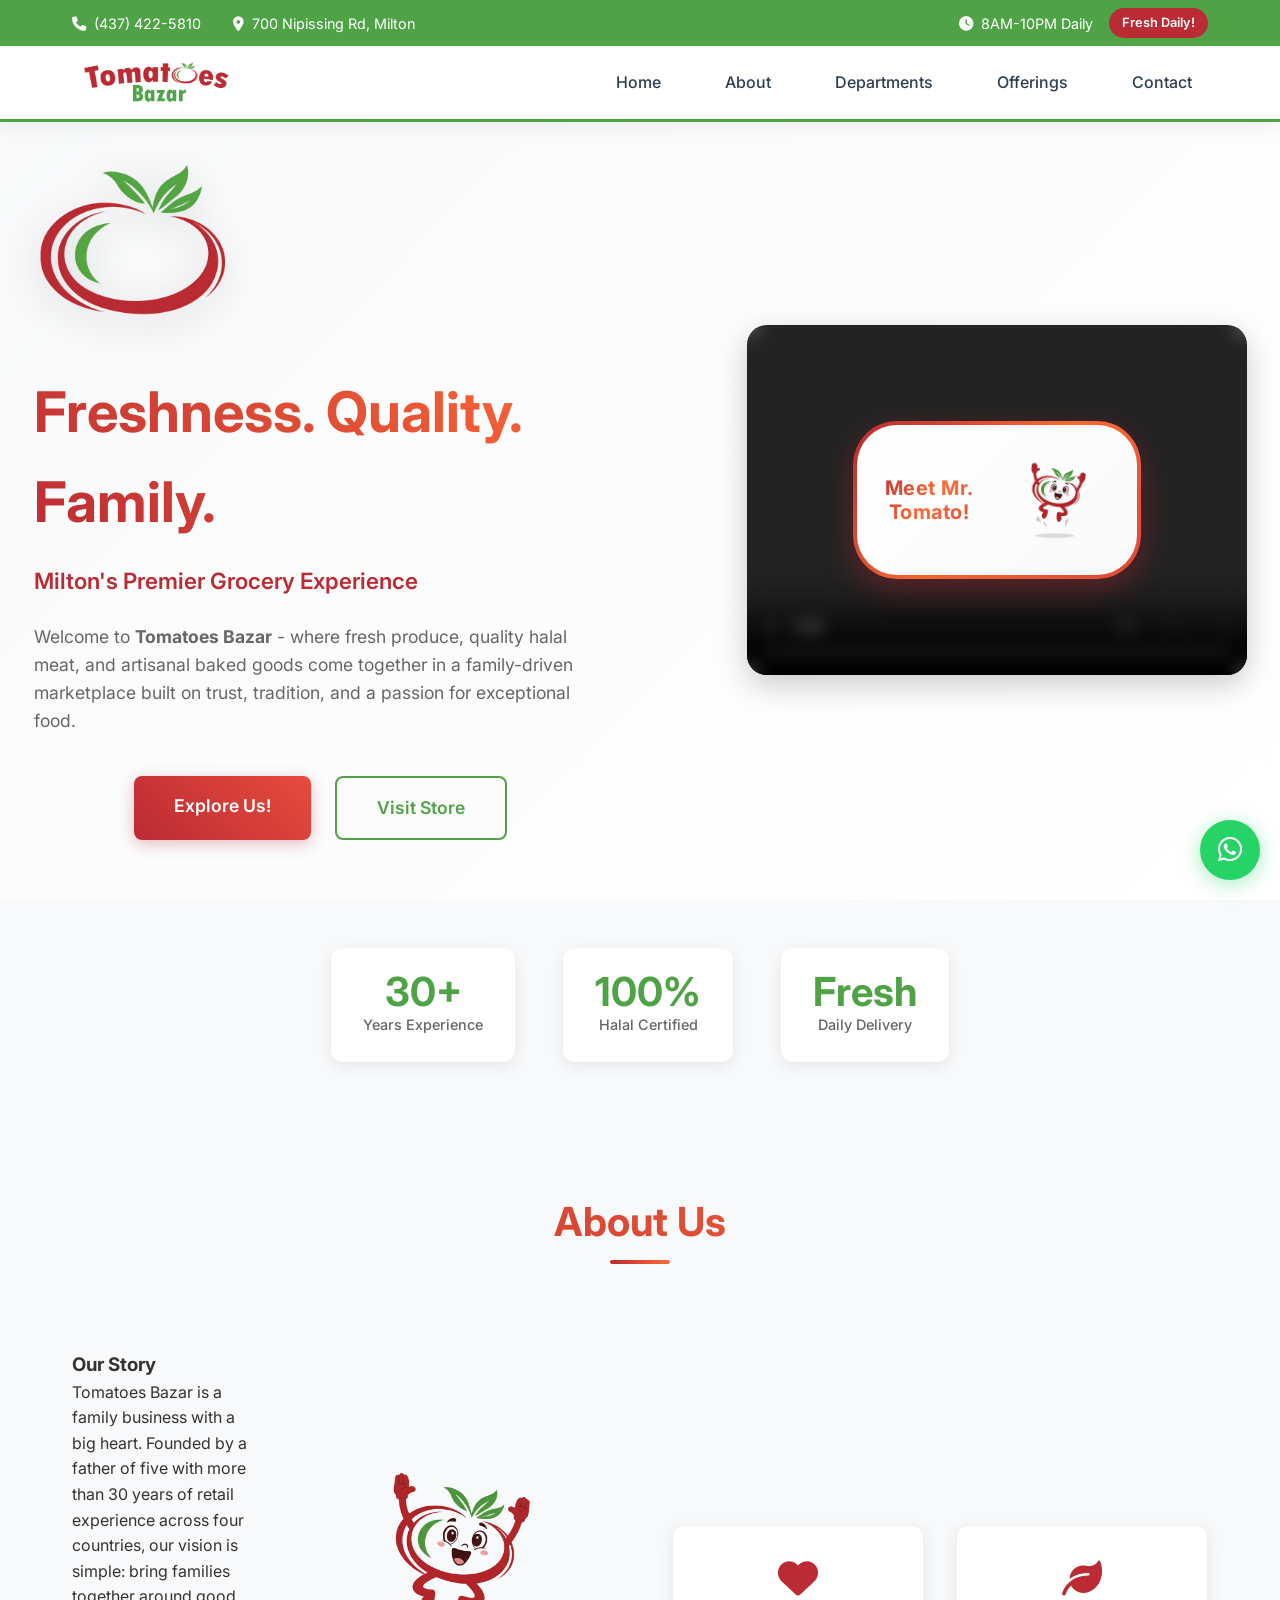
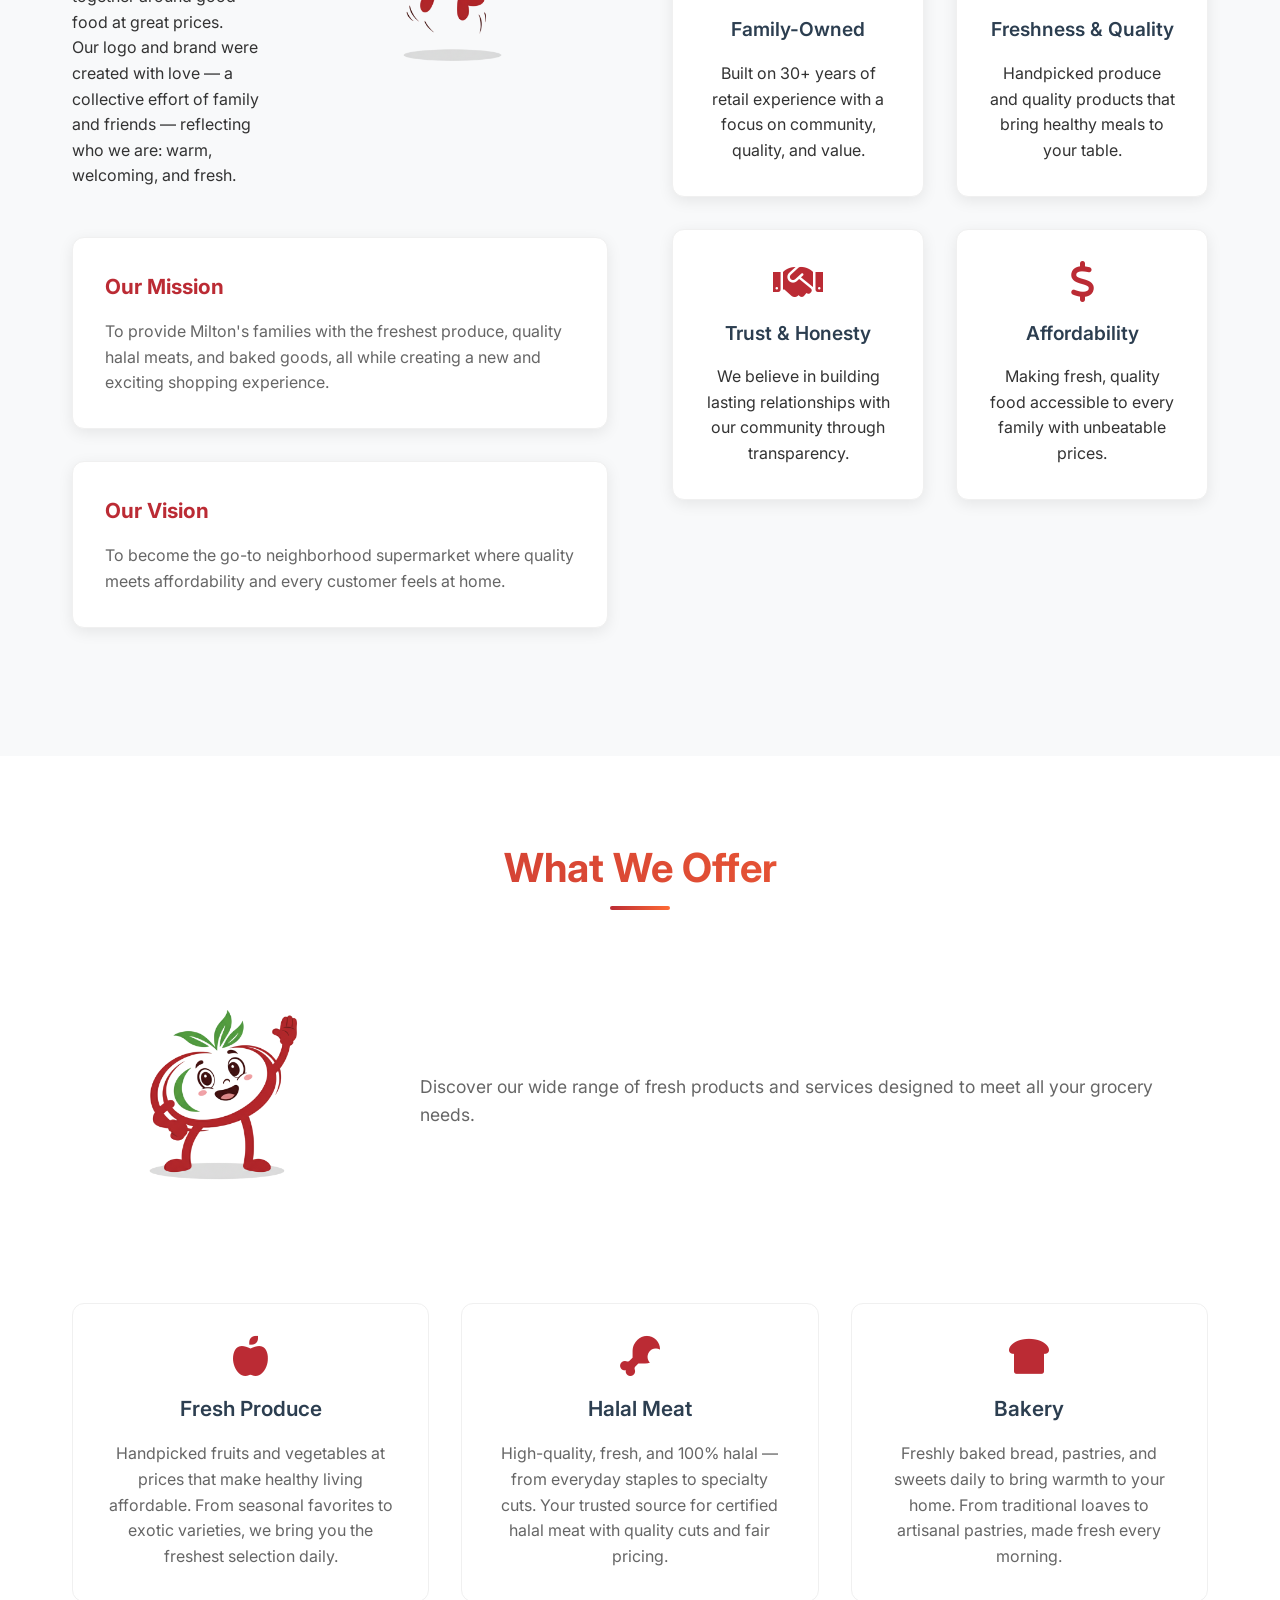
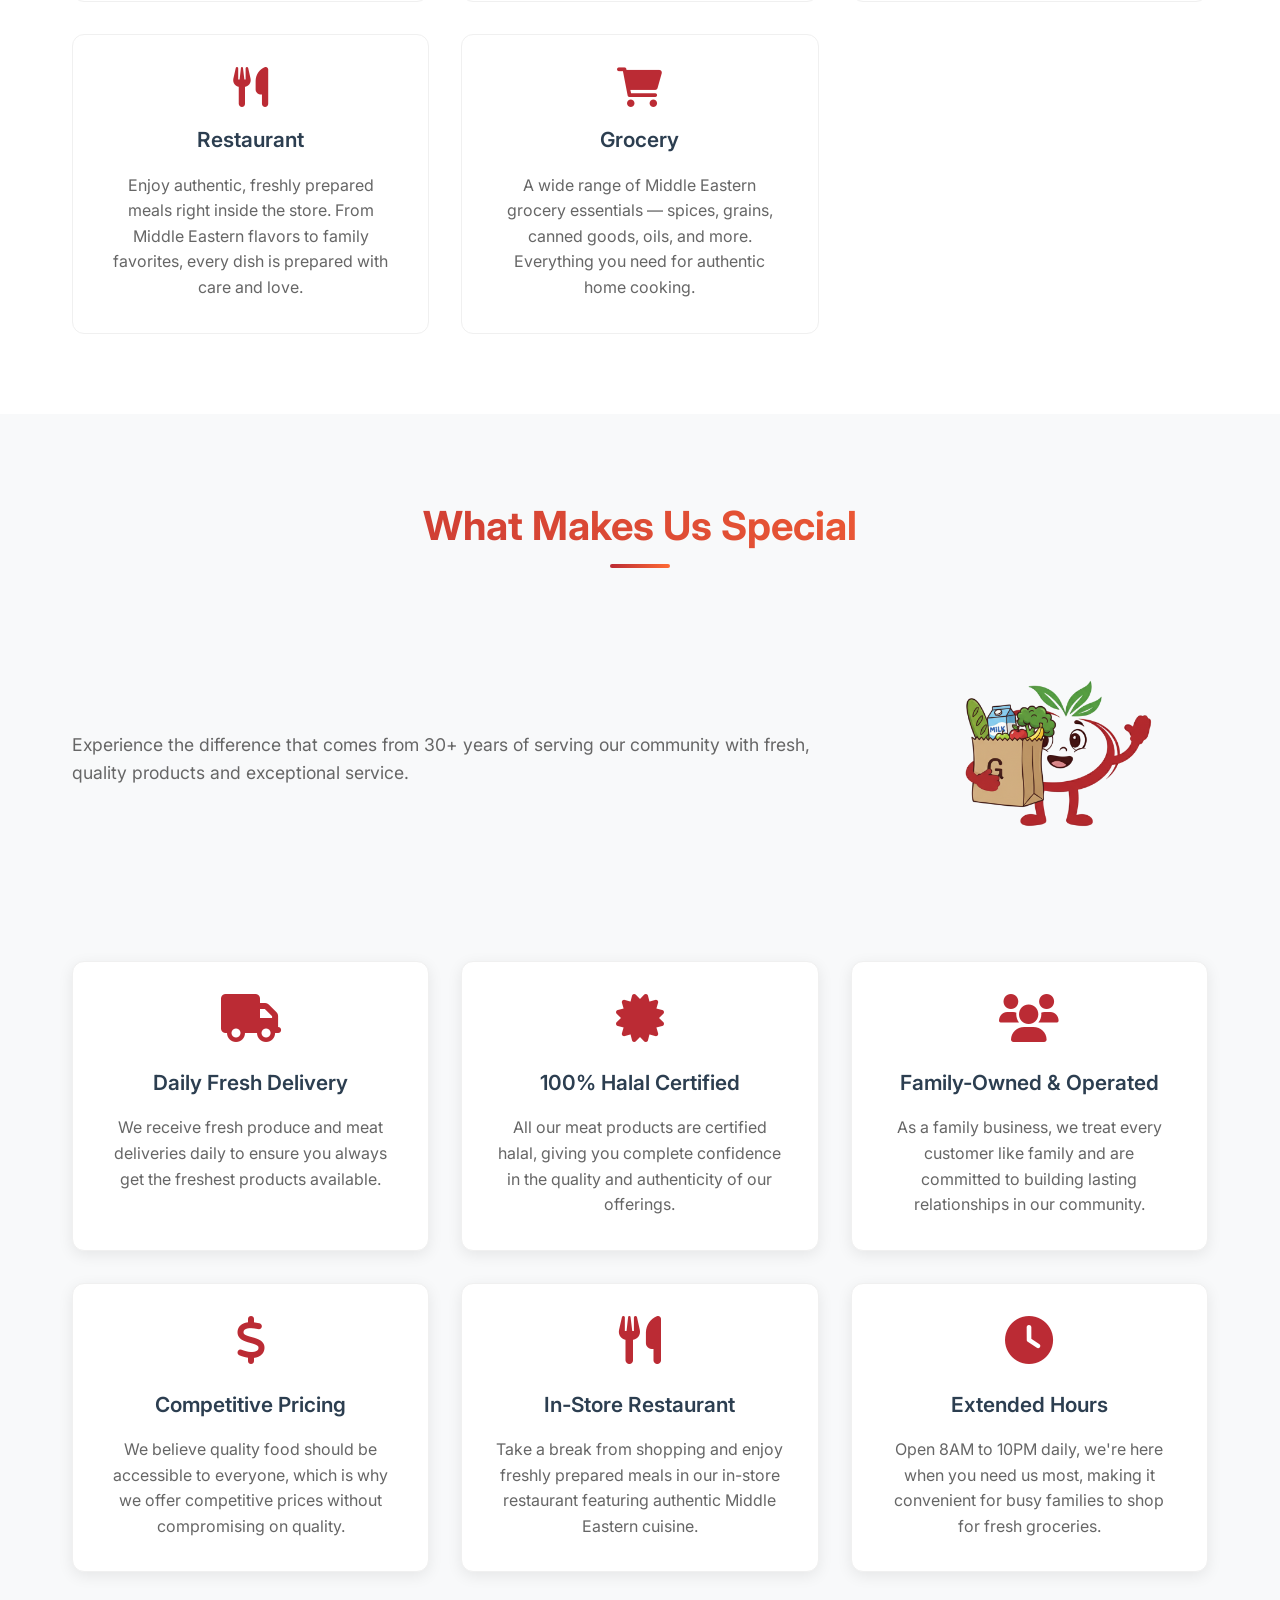
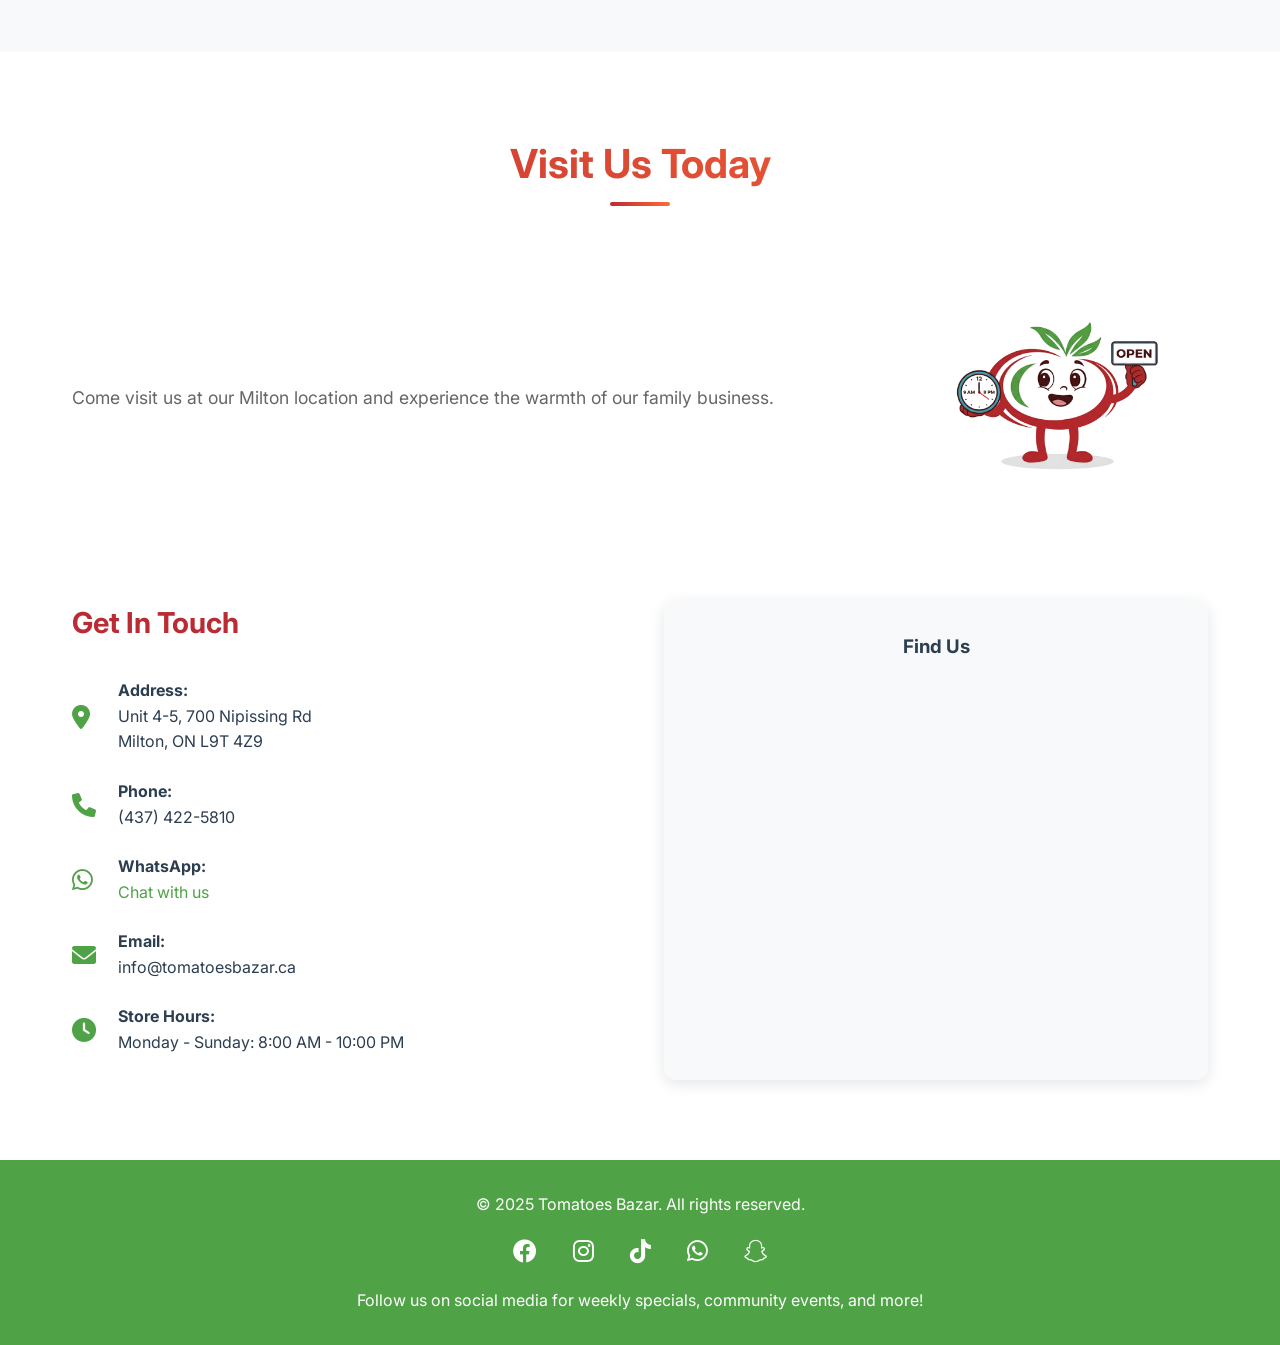
==== index.html @ eae317a3 "Recent changes" ====
<!DOCTYPE html>
<html lang="en">
<head>
    <meta charset="UTF-8">
    <meta name="viewport" content="width=device-width, initial-scale=1.0">
    <title>Tomatoes Bazar - Fresh Produce, Quality Halal Meat & More</title>
    <link href="https://fonts.googleapis.com/css2?family=Inter:wght@300;400;500;600;700&display=swap" rel="stylesheet">
    <link rel="stylesheet" href="https://cdnjs.cloudflare.com/ajax/libs/font-awesome/6.0.0/css/all.min.css">
    <style>
        * {
            margin: 0;
            padding: 0;
            box-sizing: border-box;
        }

        body {
            font-family: 'Inter', sans-serif;
            line-height: 1.6;
            color: #333;
            overflow-x: hidden;
        }

        /* Header & Navigation */
        .header {
            background: #ffffff;
            color: #2c3e50;
            padding: 0;
            position: fixed;
            width: 100%;
            top: 0;
            z-index: 1000;
            box-shadow: 0 2px 20px rgba(0,0,0,0.08);
            border-bottom: 3px solid #4FA346;
        }

        .header .nav-container {
            padding: 0.1rem 2rem;
        }

        .nav-container {
            max-width: 1200px;
            margin: 0 auto;
            display: flex;
            justify-content: space-between;
            align-items: center;
            padding: 0;
            gap: 1.5rem;
        }

        .nav-menu {
            display: flex;
            list-style: none;
            gap: 2rem;
            align-items: center;
        }

        .logo {
            text-decoration: none;
            display: flex;
            align-items: center;
            transition: transform 0.3s ease;
            flex-shrink: 0;
        }

        .logo:hover {
            transform: scale(1.02); 
        }

        .logo img {
            height: 70px;
            width: auto;
            padding: 10px;
            transition: all 0.3s ease;
        }

        .logo img:hover {
            transform: scale(1.05);
        }

        .nav-menu {
            display: flex;
            list-style: none;
            gap: 2rem;
            align-items: center;
        }

        .nav-menu a {
            color: #2c3e50;
            text-decoration: none;
            font-weight: 500;
            font-size: 1rem;
            padding: 0.5rem 1rem;
            border-radius: 8px;
            transition: all 0.3s ease;
            position: relative;
        }

        .nav-menu a:hover {
            color: #4FA346;
            background: rgba(79, 163, 70, 0.1);
        }

        .mobile-menu-toggle {
            display: none;
            background: none;
            border: none;
            color: #2c3e50;
            font-size: 1.5rem;
            cursor: pointer;
            padding: 0.5rem;
            border-radius: 5px;
            transition: all 0.3s ease;
        }

        .mobile-menu-toggle:hover {
            background: rgba(79, 163, 70, 0.1);
            color: #4FA346;
        }

        /* Mobile menu styles - dropdown */
        @media (max-width: 768px) {
            .nav-menu {
                display: none;
                position: absolute;
                top: 100%;
                left: 0;
                width: 200px;
                background: white;
                flex-direction: column;
                padding: 0;
                box-shadow: 0 4px 20px rgba(0,0,0,0.15);
                border-radius: 8px;
                opacity: 0;
                visibility: hidden;
                transform: translateY(-10px);
                transition: all 0.3s ease;
                z-index: 1000;
                overflow: hidden;
                list-style: none;
            }

            .nav-menu.active {
                display: block;
                opacity: 1;
                visibility: visible;
                transform: translateY(0);
            }

            .nav-menu li {
                list-style: none;
            }

            .nav-menu a {
                padding: 1rem 1.5rem;
                text-align: left;
                border-bottom: 1px solid #f0f0f0;
                width: 100%;
                font-size: 1rem;
                font-weight: 500;
                color: #2c3e50;
                display: block;
                transition: all 0.2s ease;
                text-decoration: none;
            }

            .nav-menu a:last-child {
                border-bottom: none;
            }

            .nav-menu a:hover {
                background: #f8f9fa;
                color: #4FA346;
                padding-left: 2rem;
            }

            .mobile-menu-toggle {
                z-index: 1001;
                position: relative;
                font-size: 1.5rem;
            }

            .nav-container {
                justify-content: space-between;
            }
        }

        /* Hero Section - Simplified */
        .hero {
            background: linear-gradient(135deg, #f8f9fa 0%, #ffffff 100%);
            min-height: 100vh;
            position: relative;
            display: flex;
            align-items: center;
            justify-content: center;
            padding-top: 100px;
        }

        .hero-content {
            display: flex;
            align-items: center;
            justify-content: space-between;
            max-width: 1400px;
            margin: 0 auto;
            padding: 0 2rem;
        }

        .hero-text-section {
            flex: 0 0 50%;
            text-align: left;
            color: #2c3e50;
            padding-right: 2rem;
        }

        .hero-video-section {
            flex: 0 0 auto;
            display: flex;
            justify-content: flex-end;
        }

        .hero-logo {
            margin-top: 2rem;
            margin-bottom: 1rem;
            animation: fadeInUp 1s ease-out 0.3s both;
        }

        .hero-logo img {
            height: 200px;
            width: auto;
            filter: drop-shadow(0 8px 20px rgba(0,0,0,0.15));
            transition: all 0.3s ease;
        }

        .hero-logo img:hover {
            transform: scale(1.05);
            filter: drop-shadow(0 12px 25px rgba(0,0,0,0.2));
        }

        .hero-video-container {
            width: 100%;
            max-width: 500px;
            height: 350px;
            border-radius: 20px;
            overflow: hidden;
            box-shadow: 0 10px 30px rgba(0,0,0,0.2);
            position: relative;
            margin-left: auto;
        }

        .hero-video {
            width: 100%;
            height: 100%;
            border-radius: 12px;
            display: block;
            object-fit: cover;
        }



        .hero-title {
            font-size: 3.5rem;
            font-weight: 700;
            margin-bottom: 1rem;
            background: linear-gradient(45deg, #BB2B34, #FF6B35);
            -webkit-background-clip: text;
            -webkit-text-fill-color: transparent;
            background-clip: text;
        }

        .hero-subtitle {
            font-size: 1.4rem;
            margin-bottom: 1.5rem;
            color: #BB2B34;
            font-weight: 600;
        }

        .hero-description {
            font-size: 1.1rem;
            margin-bottom: 2.5rem;
            color: #666;
            max-width: 600px;
            margin-left: auto;
            margin-right: auto;
        }

        .hero-cta {
            display: flex;
            gap: 1.5rem;
            justify-content: center;
            flex-wrap: wrap;
            margin-bottom: 3rem;
        }

        .cta-primary {
            background: linear-gradient(45deg, #BB2B34, #e74c3c);
            color: white;
            padding: 1rem 2.5rem;
            border: none;
            border-radius: 8px;
            font-size: 1.1rem;
            font-weight: 600;
            text-decoration: none;
            display: inline-block;
            transition: all 0.3s ease;
            box-shadow: 0 4px 15px rgba(187, 43, 52, 0.3);
        }

        .cta-primary:hover {
            transform: translateY(-2px);
            box-shadow: 0 6px 20px rgba(187, 43, 52, 0.4);
        }

        .cta-secondary {
            background: transparent;
            color: #4FA346;
            padding: 1rem 2.5rem;
            border: 2px solid #4FA346;
            border-radius: 8px;
            font-size: 1.1rem;
            font-weight: 600;
            text-decoration: none;
            display: inline-block;
            transition: all 0.3s ease;
        }

        .cta-secondary:hover {
            background: #4FA346;
            color: white;
            transform: translateY(-2px);
        }

        /* Stats Section */
        .stats-section {
            background: #f8f9fa;
            padding: 3rem 0;
        }

        .hero-stats {
            display: flex;
            justify-content: center;
            gap: 3rem;
            flex-wrap: wrap;
        }

        .stat-item {
            text-align: center;
            background: white;
            padding: 1.5rem 2rem;
            border-radius: 12px;
            box-shadow: 0 4px 15px rgba(0,0,0,0.08);
            min-width: 150px;
        }

        .stat-number {
            font-size: 2.5rem;
            font-weight: 700;
            color: #4FA346;
            display: block;
            line-height: 1;
        }

        .stat-label {
            font-size: 0.9rem;
            color: #666;
            margin-top: 0.5rem;
            font-weight: 500;
        }

        /* Main Content */
        .container {
            max-width: 1200px;
            margin: 0 auto;
            padding: 0 2rem;
        }

        .section {
            padding: 5rem 0;
        }

        .section h2 {
            font-size: 2.5rem;
            text-align: center;
            margin-bottom: 3rem;
            color: #2c3e50;
            position: relative;
        }

        .section h2::after {
            content: '';
            position: absolute;
            bottom: -10px;
            left: 50%;
            transform: translateX(-50%);
            width: 60px;
            height: 4px;
            background: linear-gradient(90deg, #BB2B34, #FF6B35);
            border-radius: 2px;
        }

        /* About Section */
        .about {
            background: #f8f9fa;
        }

        .about-content {
            display: grid;
            grid-template-columns: 1fr 1fr;
            gap: 4rem;
            align-items: center;
        }

        .about-text h3 {
            font-size: 1.6rem;
            color: #BB2B34;
            margin-bottom: 1rem;
            font-weight: 600;
        }

        .about-text p {
            margin-bottom: 1.5rem;
            color: #666;
            font-size: 1rem;
            line-height: 1.7;
        }

        .values-grid {
            display: grid;
            grid-template-columns: repeat(auto-fit, minmax(250px, 1fr));
            gap: 2rem;
            margin-top: 3rem;
        }

        /* About Section Layout */
        .about-main-content {
            margin-bottom: 3rem;
        }

        .about-text-blocks {
            display: grid;
            grid-template-columns: repeat(auto-fit, minmax(300px, 1fr));
            gap: 2rem;
            margin-top: 2rem;
        }

        .text-block {
            background: white;
            padding: 2rem;
            border-radius: 12px;
            box-shadow: 0 4px 15px rgba(0,0,0,0.08);
            transition: all 0.3s ease;
            border: 1px solid #f0f0f0;
        }

        .text-block:hover {
            transform: translateY(-5px);
            box-shadow: 0 8px 25px rgba(0,0,0,0.15);
        }

        .text-block h3 {
            color: #BB2B34;
            margin-bottom: 1rem;
            font-size: 1.3rem;
        }

        .text-block p {
            color: #666;
            line-height: 1.6;
            margin: 0;
        }

        /* Tomato Man Images - Side Layout */
        .content-with-tomato {
            display: flex;
            align-items: center;
            gap: 3rem;
            margin: 3rem 0;
        }

        .content-text {
            flex: 1;
        }

        .tomato-side {
            flex: 0 0 auto;
        }

        .tomato-side img {
            width: 300px;
            height: 300px;
            object-fit: cover;
            border-radius: 20px;
            transition: all 0.3s ease;
        }

        .tomato-side img:hover {
            transform: scale(1.05);
        }

        /* Alternating layouts */
        .tomato-left .content-with-tomato {
            flex-direction: row;
        }

        .tomato-right .content-with-tomato {
            flex-direction: row-reverse;
        }

        .value-card {
            background: white;
            padding: 2rem;
            border-radius: 12px;
            text-align: center;
            box-shadow: 0 4px 15px rgba(0,0,0,0.08);
            transition: all 0.3s ease;
            border: 1px solid #f0f0f0;
        }

        .value-card:hover {
            transform: translateY(-5px);
            box-shadow: 0 8px 25px rgba(0,0,0,0.12);
        }

        .value-card i {
            font-size: 2.5rem;
            color: #BB2B34;
            margin-bottom: 1rem;
            transition: all 0.3s ease;
        }

        .value-card:hover i {
            color: #4FA346;
            transform: scale(1.1);
        }

        .value-card h3 {
            font-size: 1.2rem;
            margin-bottom: 1rem;
            color: #2c3e50;
            font-weight: 600;
        }

        /* Departments Section */
        .departments {
            background: white;
        }

        .departments-grid {
            display: grid;
            grid-template-columns: repeat(auto-fit, minmax(300px, 1fr));
            gap: 2rem;
        }

        .department-card {
            background: white;
            padding: 2rem;
            border-radius: 12px;
            text-align: center;
            transition: all 0.3s ease;
            border: 1px solid #f0f0f0;
            position: relative;
            overflow: hidden;
        }

        .department-card::before {
            content: '';
            position: absolute;
            top: 0;
            left: 0;
            right: 0;
            height: 4px;
            background: linear-gradient(90deg, #BB2B34, #FF6B35);
            transform: scaleX(0);
            transition: transform 0.3s ease;
        }

        .department-card:hover::before {
            transform: scaleX(1);
        }

        .department-card:hover {
            transform: translateY(-5px);
            box-shadow: 0 8px 25px rgba(0,0,0,0.12);
        }

        .department-card i {
            font-size: 2.5rem;
            color: #BB2B34;
            margin-bottom: 1rem;
            transition: all 0.3s ease;
        }

        .department-card:hover i {
            color: #4FA346;
            transform: scale(1.1);
        }

        .department-card h3 {
            font-size: 1.3rem;
            margin-bottom: 1rem;
            color: #2c3e50;
            font-weight: 600;
        }

        .department-card p {
            color: #666;
            line-height: 1.6;
        }


        /* Contact Section */
        .contact {
            background: white;
            color: #2c3e50;
        }

        .contact-content {
            display: grid;
            grid-template-columns: 1fr 1fr;
            gap: 3rem;
        }

        .contact-info h3 {
            font-size: 1.8rem;
            margin-bottom: 2rem;
            color: #BB2B34;
        }

        .contact-item {
            display: flex;
            align-items: center;
            margin-bottom: 1.5rem;
        }

        .contact-item i {
            font-size: 1.5rem;
            color: #4FA346;
            margin-right: 1rem;
            width: 30px;
        }

        .map-container {
            background: #f8f9fa;
            border-radius: 12px;
            padding: 2rem;
            text-align: center;
            box-shadow: 0 4px 15px rgba(0, 0, 0, 0.1);
        }

        .map-container h3 {
            color: #2c3e50;
            margin-bottom: 1rem;
        }


        /* Footer */
        .footer {
            background: #4FA346;
            color: white;
            text-align: center;
            padding: 2rem 0;
        }

        .social-links {
            margin: 1rem 0;
        }

        .social-links a {
            color: white;
            font-size: 1.5rem;
            margin: 0 1rem;
            transition: color 0.3s ease;
        }

        .social-links a:hover {
            color: #FF6B35;
        }

        .social-links a[href*="wa.me"]:hover {
            color: #25D366;
        }

        /* Floating WhatsApp Button */
        .floating-whatsapp {
            position: fixed;
            bottom: 20px;
            right: 20px;
            width: 60px;
            height: 60px;
            background: #25D366;
            color: white;
            border-radius: 50%;
            display: flex;
            align-items: center;
            justify-content: center;
            text-decoration: none;
            box-shadow: 0 4px 20px rgba(37, 211, 102, 0.4);
            z-index: 1000;
            transition: all 0.3s ease;
            font-size: 28px;
        }

        .floating-whatsapp:hover {
            background: #128C7E;
            transform: scale(1.1);
            box-shadow: 0 6px 25px rgba(37, 211, 102, 0.6);
        }

        .floating-whatsapp:active {
            transform: scale(0.95);
        }

        /* Pulse animation for floating WhatsApp button */
        @keyframes pulse {
            0% {
                box-shadow: 0 4px 20px rgba(37, 211, 102, 0.4);
            }
            50% {
                box-shadow: 0 4px 20px rgba(37, 211, 102, 0.8), 0 0 0 10px rgba(37, 211, 102, 0.1);
            }
            100% {
                box-shadow: 0 4px 20px rgba(37, 211, 102, 0.4);
            }
        }

        .floating-whatsapp {
            animation: pulse 2s infinite;
        }

        /* Tooltip for floating WhatsApp button */
        .floating-whatsapp::before {
            content: "Chat with us on WhatsApp";
            position: absolute;
            right: 70px;
            top: 50%;
            transform: translateY(-50%);
            background: #333;
            color: white;
            padding: 8px 12px;
            border-radius: 6px;
            font-size: 14px;
            white-space: nowrap;
            opacity: 0;
            visibility: hidden;
            transition: all 0.3s ease;
            z-index: 1001;
        }

        .floating-whatsapp::after {
            content: "";
            position: absolute;
            right: 60px;
            top: 50%;
            transform: translateY(-50%);
            border: 6px solid transparent;
            border-left-color: #333;
            opacity: 0;
            visibility: hidden;
            transition: all 0.3s ease;
            z-index: 1001;
        }

        .floating-whatsapp:hover::before,
        .floating-whatsapp:hover::after {
            opacity: 1;
            visibility: visible;
        }

        /* Responsive Design */
        @media (max-width: 768px) {
            .nav-menu {
                display: none;
            }

            .mobile-menu-toggle {
                display: block;
            }

            .logo img {
                height: 50px;
            }

            .header .nav-container {
                padding: 0.5rem 1rem;
            }

            .logo {
                position: static;
                transform: none;
            }

            .logo:hover {
                transform: scale(1.02);
            }

            /* Mobile header contact bar */
            .header > div:first-child {
                padding: 0.3rem 0;
                font-size: 0.8rem;
            }

            .header > div:first-child > div {
                flex-direction: column;
                gap: 0.2rem;
                padding: 0 0.5rem;
                text-align: center;
            }

            .header > div:first-child > div > div:first-child {
                display: flex;
                flex-direction: row;
                justify-content: center;
                gap: 0.3rem;
                flex-wrap: wrap;
            }

            .header > div:first-child > div > div:last-child {
                display: flex;
                justify-content: center;
                align-items: center;
                gap: 0.3rem;
            }

            .header > div:first-child span {
                white-space: nowrap;
                padding: 0.1rem 0.2rem;
                font-size: 0.75rem;
            }

            .header > div:first-child i {
                font-size: 0.6rem;
                margin-right: 0.3rem;
            }

            .hero {
                padding-top: 200px;
                min-height: 90vh;
            }

            .hero-content {
                flex-direction: column;
                text-align: center;
                gap: 2rem;
                padding: 0 1rem;
                justify-content: center;
            }

            .hero-text-section {
                text-align: center;
                padding-right: 0;
            }

            .hero-video-container {
                margin-left: 0;
                margin: 0 auto;
            }

            .hero-title {
                font-size: 2.2rem;
                line-height: 1.2;
            }

            .hero-subtitle {
                font-size: 1.1rem;
            }

            .hero-description {
                font-size: 0.95rem;
                margin-bottom: 2rem;
            }

            .hero-cta {
                flex-direction: column;
                align-items: center;
                gap: 1rem;
                margin-bottom: 2rem;
            }

            .cta-primary, .cta-secondary {
                width: 100%;
                max-width: 250px;
                text-align: center;
                padding: 1rem 2rem;
            }

            .stats-section {
                padding: 2rem 0;
            }

            .hero-stats {
                flex-direction: column;
                gap: 1rem;
            }

            .stat-item {
                padding: 1rem 1.5rem;
                min-width: auto;
            }

            .hero-logo img {
                height: 130px;
            }

            .hero-video-container {
                max-width: 420px;
                height: 280px;
                margin: 0 auto;
            }

            .about-content,
            .contact-content {
                grid-template-columns: 1fr;
            }

            .section h2 {
                font-size: 1.8rem;
            }

            .container {
                padding: 0 1rem;
            }

            .departments-grid {
                grid-template-columns: 1fr;
            }

            .values-grid {
                grid-template-columns: 1fr;
            }

            .about-text-blocks {
                grid-template-columns: 1fr;
                gap: 1.5rem;
            }

            .text-block {
                padding: 1.5rem;
            }

            .content-with-tomato {
                flex-direction: column;
                text-align: center;
                gap: 2rem;
            }

            .tomato-side img {
                width: 250px;
                height: 250px;
            }
        }

        @media (max-width: 480px) {
            .hero {
                padding-top: 180px;
            }

            .hero-title {
                font-size: 1.8rem;
            }

            .hero-logo img {
                height: 100px;
            }

            .hero-video-container {
                max-width: 320px;
                height: 200px;
                margin-bottom: 1rem;
            }

            .stats-section {
                padding: 1.5rem 0;
            }

            .hero-stats {
                gap: 0.8rem;
            }


            .stat-item {
                padding: 0.8rem 1rem;
            }

            .tomato-side img {
                width: 200px;
                height: 200px;
            }

            .text-block {
                padding: 1rem;
            }

            .about-text-blocks {
                gap: 1rem;
            }

            .stat-number {
                font-size: 2rem;
            }

            .section h2 {
                font-size: 1.6rem;
            }
        }

        /* Smooth scrolling */
        html {
            scroll-behavior: smooth;
        }

        /* Animation classes */
        .fade-in {
            opacity: 0;
            transform: translateY(30px);
            transition: all 0.6s ease;
        }

        .fade-in.visible {
            opacity: 1;
            transform: translateY(0);
        }

        /* Gradient Text */
        .gradient-text {
            background: linear-gradient(45deg, #BB2B34, #FF6B35);
            -webkit-background-clip: text;
            -webkit-text-fill-color: transparent;
            background-clip: text;
        }
    </style>
</head>
<body>
    <!-- Header -->
    <header class="header">
        <!-- Top Contact Bar -->
        <div style="background: #4FA346; color: white; padding: 0.5rem 0; text-align: center; font-size: 0.9rem;">
            <div style="max-width: 1200px; margin: 0 auto; padding: 0 2rem; display: flex; justify-content: space-between; align-items: center; flex-wrap: wrap; gap: 1rem;">
                <div style="display: flex; align-items: center; gap: 2rem;">
                    <span><i class="fas fa-phone" style="margin-right: 0.5rem;"></i>(437) 422-5810</span>
                    <span><i class="fas fa-map-marker-alt" style="margin-right: 0.5rem;"></i>700 Nipissing Rd, Milton</span>
                </div>
                <div style="display: flex; align-items: center; gap: 1rem;">
                    <span><i class="fas fa-clock" style="margin-right: 0.5rem;"></i>8AM-10PM Daily</span>
                    <span style="background: #BB2B34; padding: 0.3rem 0.8rem; border-radius: 20px; font-weight: 600; font-size: 0.8rem;">Fresh Daily!</span>
                </div>
            </div>
        </div>
        
        <!-- Main Navigation -->
        <nav class="nav-container">
            <button class="mobile-menu-toggle">
                <i class="fas fa-bars"></i>
            </button>
            <a href="#" class="logo">
                <img src="full-logo.png" alt="Tomatoes Bazar Logo">
            </a>
            <ul class="nav-menu">
                <li><a href="#home">Home</a></li>
                <li><a href="#about">About</a></li>
                <li><a href="#departments">Departments</a></li>
                <li><a href="#offerings">Offerings</a></li>
                <li><a href="#contact">Contact</a></li>
            </ul>
        </nav>
    </header>

    <!-- Hero Section -->
    <section id="home" class="hero">
        <div class="hero-content">
            <div class="hero-text-section">
                <div class="hero-logo">
                    <img src="logo.png" alt="Tomatoes Bazar Logo">
                </div>
                <h1 class="hero-title">Freshness. Quality. Family.</h1>
                <p class="hero-subtitle">Milton's Premier Grocery Experience</p>
                <p class="hero-description">
                    Welcome to <strong>Tomatoes Bazar</strong> - where fresh produce, quality halal meat, 
                    and artisanal baked goods come together in a family-driven marketplace built on 
                    trust, tradition, and a passion for exceptional food.
                </p>
                <div class="hero-cta">
                    <a href="#departments" class="cta-primary">Explore Us!</a>
                    <a href="#contact" class="cta-secondary">Visit Store</a>
                </div>
            </div>
            <div class="hero-video-container">
                <video class="hero-video" autoplay playsinline controls preload="auto">
                    <source src="TomatoesCartoon.mp4" type="video/mp4">
                    Your browser does not support the video tag.
                </video>
            </div>
        </div>
    </section>

    <!-- Stats Section -->
    <section class="stats-section">
        <div class="container">
            <div class="hero-stats">
                <div class="stat-item">
                    <span class="stat-number">30+</span>
                    <span class="stat-label">Years Experience</span>
                </div>
                <div class="stat-item">
                    <span class="stat-number">100%</span>
                    <span class="stat-label">Halal Certified</span>
                </div>
                <div class="stat-item">
                    <span class="stat-number">Fresh</span>
                    <span class="stat-label">Daily Delivery</span>
                </div>
            </div>
        </div>
    </section>

    <!-- About Section -->
    <section id="about" class="section about">
        <div class="container">
            <h2 class="gradient-text">About Us</h2>
            <div class="about-content">
                <div class="about-main-content">
                    <div class="tomato-left">
                        <div class="content-with-tomato">
                            <div class="content-text">
                                <h3>Our Story</h3>
                                <p>Tomatoes Bazar is a family business with a big heart. Founded by a father of five with more than 30 years of retail experience across four countries, our vision is simple: bring families together around good food at great prices.</p>
                                <p>Our logo and brand were created with love — a collective effort of family and friends — reflecting who we are: warm, welcoming, and fresh.</p>
                            </div>
                            <div class="tomato-side">
                                <img src="TomatoMan1.png" alt="Tomato Man Character">
                            </div>
                        </div>
                    </div>
                    
                    <div class="about-text-blocks">
                        <div class="text-block">
                            <h3>Our Mission</h3>
                            <p>To provide Milton's families with the freshest produce, quality halal meats, and baked goods, all while creating a new and exciting shopping experience.</p>
                        </div>
                        
                        <div class="text-block">
                            <h3>Our Vision</h3>
                            <p>To become the go-to neighborhood supermarket where quality meets affordability and every customer feels at home.</p>
                        </div>
                    </div>
                </div>
                <div class="values-grid">
                    <div class="value-card">
                        <i class="fas fa-heart"></i>
                        <h3>Family-Owned</h3>
                        <p>Built on 30+ years of retail experience with a focus on community, quality, and value.</p>
                    </div>
                    <div class="value-card">
                        <i class="fas fa-leaf"></i>
                        <h3>Freshness & Quality</h3>
                        <p>Handpicked produce and quality products that bring healthy meals to your table.</p>
                    </div>
                    <div class="value-card">
                        <i class="fas fa-handshake"></i>
                        <h3>Trust & Honesty</h3>
                        <p>We believe in building lasting relationships with our community through transparency.</p>
                    </div>
                    <div class="value-card">
                        <i class="fas fa-dollar-sign"></i>
                        <h3>Affordability</h3>
                        <p>Making fresh, quality food accessible to every family with unbeatable prices.</p>
                    </div>
                </div>
            </div>
        </div>
    </section>

    <!-- Departments Section -->
    <section id="departments" class="section departments">
        <div class="container">
            <h2 class="gradient-text">What We Offer</h2>
            <div class="tomato-right">
                <div class="content-with-tomato">
                    <div class="content-text">
                        <p style="color: #666; font-size: 1.1rem; margin-bottom: 0;">
                            Discover our wide range of fresh products and services designed to meet all your grocery needs.
                        </p>
                    </div>
                    <div class="tomato-side">
                        <img src="TomatoMan2.png" alt="Tomato Man Char">
                    </div>
                </div>
            </div>
            <div class="departments-grid">
                <div class="department-card">
                    <i class="fas fa-apple-alt"></i>
                    <h3>Fresh Produce</h3>
                    <p>Handpicked fruits and vegetables at prices that make healthy living affordable. From seasonal favorites to exotic varieties, we bring you the freshest selection daily.</p>
                </div>
                <div class="department-card">
                    <i class="fas fa-drumstick-bite"></i>
                    <h3>Halal Meat</h3>
                    <p>High-quality, fresh, and 100% halal — from everyday staples to specialty cuts. Your trusted source for certified halal meat with quality cuts and fair pricing.</p>
                </div>
                <div class="department-card">
                    <i class="fas fa-bread-slice"></i>
                    <h3>Bakery</h3>
                    <p>Freshly baked bread, pastries, and sweets daily to bring warmth to your home. From traditional loaves to artisanal pastries, made fresh every morning.</p>
                </div>
                <div class="department-card">
                    <i class="fas fa-utensils"></i>
                    <h3>Restaurant</h3>
                    <p>Enjoy authentic, freshly prepared meals right inside the store. From Middle Eastern flavors to family favorites, every dish is prepared with care and love.</p>
                </div>
                <div class="department-card">
                    <i class="fas fa-shopping-cart"></i>
                    <h3>Grocery</h3>
                    <p>A wide range of Middle Eastern grocery essentials — spices, grains, canned goods, oils, and more. Everything you need for authentic home cooking.</p>
                </div>
            </div>
        </div>
    </section>

    <!-- Store Offerings Section -->
    <section id="offerings" class="section" style="background: #f8f9fa;">
        <div class="container">
            <h2 class="gradient-text">What Makes Us Special</h2>
            <div class="tomato-left">
                <div class="content-with-tomato">
                    <div class="content-text">
                        <p style="color: #666; font-size: 1.1rem; margin-bottom: 0;">
                            Experience the difference that comes from 30+ years of serving our community with fresh, quality products and exceptional service.
                        </p>
                    </div>
                    <div class="tomato-side">
                        <img src="TomatoMan3.png" alt="Tomato Man Character">
                    </div>
                </div>
            </div>
            <div style="display: grid; grid-template-columns: repeat(auto-fit, minmax(300px, 1fr)); gap: 2rem; margin-top: 3rem;">
                <div style="background: white; padding: 2rem; border-radius: 12px; text-align: center; box-shadow: 0 4px 15px rgba(0,0,0,0.08); transition: all 0.3s ease; border: 1px solid #f0f0f0;">
                    <i class="fas fa-truck" style="font-size: 3rem; color: #BB2B34; margin-bottom: 1.5rem;"></i>
                    <h3 style="font-size: 1.3rem; margin-bottom: 1rem; color: #2c3e50; font-weight: 600;">Daily Fresh Delivery</h3>
                    <p style="color: #666; line-height: 1.6;">We receive fresh produce and meat deliveries daily to ensure you always get the freshest products available.</p>
                    </div>
                <div style="background: white; padding: 2rem; border-radius: 12px; text-align: center; box-shadow: 0 4px 15px rgba(0,0,0,0.08); transition: all 0.3s ease; border: 1px solid #f0f0f0;">
                    <i class="fas fa-certificate" style="font-size: 3rem; color: #BB2B34; margin-bottom: 1.5rem;"></i>
                    <h3 style="font-size: 1.3rem; margin-bottom: 1rem; color: #2c3e50; font-weight: 600;">100% Halal Certified</h3>
                    <p style="color: #666; line-height: 1.6;">All our meat products are certified halal, giving you complete confidence in the quality and authenticity of our offerings.</p>
                    </div>
                <div style="background: white; padding: 2rem; border-radius: 12px; text-align: center; box-shadow: 0 4px 15px rgba(0,0,0,0.08); transition: all 0.3s ease; border: 1px solid #f0f0f0;">
                    <i class="fas fa-users" style="font-size: 3rem; color: #BB2B34; margin-bottom: 1.5rem;"></i>
                    <h3 style="font-size: 1.3rem; margin-bottom: 1rem; color: #2c3e50; font-weight: 600;">Family-Owned & Operated</h3>
                    <p style="color: #666; line-height: 1.6;">As a family business, we treat every customer like family and are committed to building lasting relationships in our community.</p>
                    </div>
                <div style="background: white; padding: 2rem; border-radius: 12px; text-align: center; box-shadow: 0 4px 15px rgba(0,0,0,0.08); transition: all 0.3s ease; border: 1px solid #f0f0f0;">
                    <i class="fas fa-dollar-sign" style="font-size: 3rem; color: #BB2B34; margin-bottom: 1.5rem;"></i>
                    <h3 style="font-size: 1.3rem; margin-bottom: 1rem; color: #2c3e50; font-weight: 600;">Competitive Pricing</h3>
                    <p style="color: #666; line-height: 1.6;">We believe quality food should be accessible to everyone, which is why we offer competitive prices without compromising on quality.</p>
                    </div>
                <div style="background: white; padding: 2rem; border-radius: 12px; text-align: center; box-shadow: 0 4px 15px rgba(0,0,0,0.08); transition: all 0.3s ease; border: 1px solid #f0f0f0;">
                    <i class="fas fa-utensils" style="font-size: 3rem; color: #BB2B34; margin-bottom: 1.5rem;"></i>
                    <h3 style="font-size: 1.3rem; margin-bottom: 1rem; color: #2c3e50; font-weight: 600;">In-Store Restaurant</h3>
                    <p style="color: #666; line-height: 1.6;">Take a break from shopping and enjoy freshly prepared meals in our in-store restaurant featuring authentic Middle Eastern cuisine.</p>
                </div>
                <div style="background: white; padding: 2rem; border-radius: 12px; text-align: center; box-shadow: 0 4px 15px rgba(0,0,0,0.08); transition: all 0.3s ease; border: 1px solid #f0f0f0;">
                    <i class="fas fa-clock" style="font-size: 3rem; color: #BB2B34; margin-bottom: 1.5rem;"></i>
                    <h3 style="font-size: 1.3rem; margin-bottom: 1rem; color: #2c3e50; font-weight: 600;">Extended Hours</h3>
                    <p style="color: #666; line-height: 1.6;">Open 8AM to 10PM daily, we're here when you need us most, making it convenient for busy families to shop for fresh groceries.</p>
                </div>
            </div>
        </div>
    </section>

    <!-- Contact Section -->
    <section id="contact" class="section contact">
        <div class="container">
            <h2 class="gradient-text">Visit Us Today</h2>
            <div class="tomato-left">
                <div class="content-with-tomato">
                    <div class="content-text">
                        <p style="color: #666; font-size: 1.1rem; margin-bottom: 0;">
                            Come visit us at our Milton location and experience the warmth of our family business.
                        </p>
                    </div>
                    <div class="tomato-side">
                        <img src="TomatoMan4.png" alt="Tomato Man Character">
                    </div>
                </div>
            </div>
            <div class="contact-content">
                <div class="contact-info">
                    <h3>Get In Touch</h3>
                    <div class="contact-item">
                        <i class="fas fa-map-marker-alt"></i>
                        <div>
                            <strong>Address:</strong><br>
                            Unit 4-5, 700 Nipissing Rd<br>
                            Milton, ON L9T 4Z9
                        </div>
                    </div>
                        <div class="contact-item">
                            <i class="fas fa-phone"></i>
                            <div>
                                <strong>Phone:</strong><br>
                                (437) 422-5810
                            </div>
                        </div>
                        <div class="contact-item">
                            <i class="fab fa-whatsapp"></i>
                            <div>
                                <strong>WhatsApp:</strong><br>
                                <a href="https://wa.me/14374225810" target="_blank" style="color: #4FA346; text-decoration: none;">Chat with us</a>
                            </div>
                        </div>
                    <div class="contact-item">
                        <i class="fas fa-envelope"></i>
                        <div>
                            <strong>Email:</strong><br>
                            info@tomatoesbazar.ca
                        </div>
                    </div>
                    <div class="contact-item">
                        <i class="fas fa-clock"></i>
                        <div>
                            <strong>Store Hours:</strong><br>
                            Monday - Sunday: 8:00 AM - 10:00 PM
                        </div>
                    </div>
                </div>
                <div class="map-container">
                    <h3>Find Us</h3>
                    <iframe 
                        src="https://www.google.com/maps/embed?pb=!1m18!1m12!1m3!1d347.9813608070812!2d-79.86720636187212!3d43.520210433073544!2m3!1f0!2f0!3f0!3m2!1i1024!2i768!4f13.1!3m3!1m2!1s0x882b6f592ab58c1f%3A0x2bcbf6f5e13f7a69!2sTomatoes%20Bazar!5e0!3m2!1sen!2sca!4v1757963976953!5m2!1sen!2sca" 
                        width="100%" 
                        height="300" 
                        style="border:0; border-radius: 8px;" 
                        allowfullscreen="" 
                        loading="lazy" 
                        referrerpolicy="no-referrer-when-downgrade">
                    </iframe>
                </div>
            </div>
        </div>
    </section>

    <!-- Footer -->
    <footer class="footer">
        <div class="container">
            <p>&copy; 2025 Tomatoes Bazar. All rights reserved.</p>
            <div class="social-links">
                <a href="#"><i class="fab fa-facebook"></i></a>
                <a href="https://www.instagram.com/tomatoesbazar/#"><i class="fab fa-instagram"></i></a>
                <a href="https://www.tiktok.com/@tomatoesbazar?_t=ZS-8zkws2DEqJ8&_r=1"><i class="fab fa-tiktok"></i></a>
                <a href="https://wa.me/14374225810" target="_blank"><i class="fab fa-whatsapp"></i></a>
                <a href="#"><i class="fab fa-snapchat"></i></a>
            </div>
            <p>Follow us on social media for weekly specials, community events, and more!</p>
        </div>
    </footer>

    <!-- Floating WhatsApp Button -->
    <a href="https://wa.me/14374225810" target="_blank" class="floating-whatsapp" id="floatingWhatsApp" title="Chat with us on WhatsApp">
        <i class="fab fa-whatsapp"></i>
    </a>

    <script>
        // Smooth scrolling for navigation links
        document.querySelectorAll('a[href^="#"]').forEach(anchor => {
            anchor.addEventListener('click', function (e) {
                e.preventDefault();
                const target = document.querySelector(this.getAttribute('href'));
                if (target) {
                    target.scrollIntoView({
                        behavior: 'smooth',
                        block: 'start'
                    });
                }
            });
        });

        // Fade in animation on scroll
        const observerOptions = {
            threshold: 0.1,
            rootMargin: '0px 0px -50px 0px'
        };

        const observer = new IntersectionObserver((entries) => {
            entries.forEach(entry => {
                if (entry.isIntersecting) {
                    entry.target.classList.add('visible');
                }
            });
        }, observerOptions);

        // Observe all sections for fade-in animation
        document.querySelectorAll('.section').forEach(section => {
            section.classList.add('fade-in');
            observer.observe(section);
        });

        // Video control with overlay button
        window.addEventListener('load', () => {
            const video = document.querySelector('.hero-video');
            if (!video) return;

            // Ensure single play
            video.loop = false;
            video.muted = true; // Start muted for autoplay
            
            // Create overlay button with blurred background
            const videoContainer = document.querySelector('.hero-video-container');
            
            // Create blurred background overlay
            const blurOverlay = document.createElement('div');
            blurOverlay.style.cssText = `
                position: absolute;
                top: 0;
                left: 0;
                right: 0;
                bottom: 0;
                background: rgba(0,0,0,0.3);
                backdrop-filter: blur(8px);
                -webkit-backdrop-filter: blur(8px);
                z-index: 5;
                border-radius: 20px;
            `;
            
            // Create gradient border wrapper
            const buttonWrapper = document.createElement('div');
            buttonWrapper.style.cssText = `
                position: absolute;
                top: 50%;
                left: 50%;
                transform: translate(-50%, -50%);
                background: linear-gradient(135deg, #BB2B34, #FF6B35, #e74c3c);
                padding: 4px;
                border-radius: 44px;
                z-index: 10;
                box-shadow: 0 10px 30px rgba(187, 43, 52, 0.4);
            `;
            
            const overlayButton = document.createElement('button');
            overlayButton.innerHTML = '<span style="background: linear-gradient(135deg, #BB2B34, #FF6B35, #e74c3c); -webkit-background-clip: text; -webkit-text-fill-color: transparent; background-clip: text; font-weight: 700;">Meet Mr. Tomato!</span><img src="TomatoMan1.png" alt="Tomato Man" style="width: 120px; height: 120px; margin-left: 15px; vertical-align: middle; border-radius: 50%;">';
            overlayButton.style.cssText = `
                background: linear-gradient(135deg, #ffffff, #f8f9fa);
                color: #2c3e50;
                border: none;
                padding: 15px 20px;
                border-radius: 40px;
                font-size: 20px;
                font-weight: 600;
                cursor: pointer;
                box-shadow: inset 0 2px 4px rgba(255,255,255,0.3), 0 2px 8px rgba(0,0,0,0.1);
                transition: all 0.3s cubic-bezier(0.4, 0, 0.2, 1);
                font-family: 'Inter', sans-serif;
                display: flex;
                align-items: center;
                justify-content: space-between;
                width: 100%;
                height: 100%;
                min-width: 280px;
                letter-spacing: 0.5px;
            `;

            // Hover effects
            buttonWrapper.addEventListener('mouseenter', () => {
                buttonWrapper.style.transform = 'translate(-50%, -50%) scale(1.08)';
                buttonWrapper.style.boxShadow = '0 15px 40px rgba(187, 43, 52, 0.6)';
                overlayButton.style.background = 'linear-gradient(135deg, #ffffff, #ffffff)';
                overlayButton.style.boxShadow = 'inset 0 2px 4px rgba(255,255,255,0.5), 0 4px 12px rgba(0,0,0,0.15)';
            });

            buttonWrapper.addEventListener('mouseleave', () => {
                buttonWrapper.style.transform = 'translate(-50%, -50%) scale(1)';
                buttonWrapper.style.boxShadow = '0 10px 30px rgba(187, 43, 52, 0.4)';
                overlayButton.style.background = 'linear-gradient(135deg, #ffffff, #f8f9fa)';
                overlayButton.style.boxShadow = 'inset 0 2px 4px rgba(255,255,255,0.3), 0 2px 8px rgba(0,0,0,0.1)';
            });

            // Click handler
            overlayButton.addEventListener('click', () => {
                // Remove button wrapper and blur overlay
                buttonWrapper.remove();
                blurOverlay.remove();
                
                // Play video unmuted
                video.muted = false;
                video.volume = 1;
                video.currentTime = 0;
                video.play();
            });

            // Add elements to container
            videoContainer.style.position = 'relative';
            videoContainer.appendChild(blurOverlay);
            buttonWrapper.appendChild(overlayButton);
            videoContainer.appendChild(buttonWrapper);

            // Keep last frame when video ends
            video.addEventListener('ended', () => {
                video.pause();
            });
        });

        // Mobile menu toggle
        document.addEventListener('DOMContentLoaded', function() {
        const mobileToggle = document.querySelector('.mobile-menu-toggle');
        const navMenu = document.querySelector('.nav-menu');

            if (mobileToggle && navMenu) {
                mobileToggle.addEventListener('click', function(e) {a
                    e.preventDefault();
                    e.stopPropagation();
                    console.log('Hamburger clicked'); // Debug log
                    navMenu.classList.toggle('active');
                });

                // Close mobile menu when clicking on a link
                document.querySelectorAll('.nav-menu a').forEach(link => {
                    link.addEventListener('click', function() {
                        navMenu.classList.remove('active');
                    });
                });

                // Close mobile menu when clicking outside
                document.addEventListener('click', function(e) {
                    if (!navMenu.contains(e.target) && !mobileToggle.contains(e.target)) {
                        navMenu.classList.remove('active');
                    }
                });

                // Close mobile menu when pressing escape key
                document.addEventListener('keydown', function(e) {
                    if (e.key === 'Escape' && navMenu.classList.contains('active')) {
                        navMenu.classList.remove('active');
                    }
                });
            }
        });
    </script>
</body>
</html>
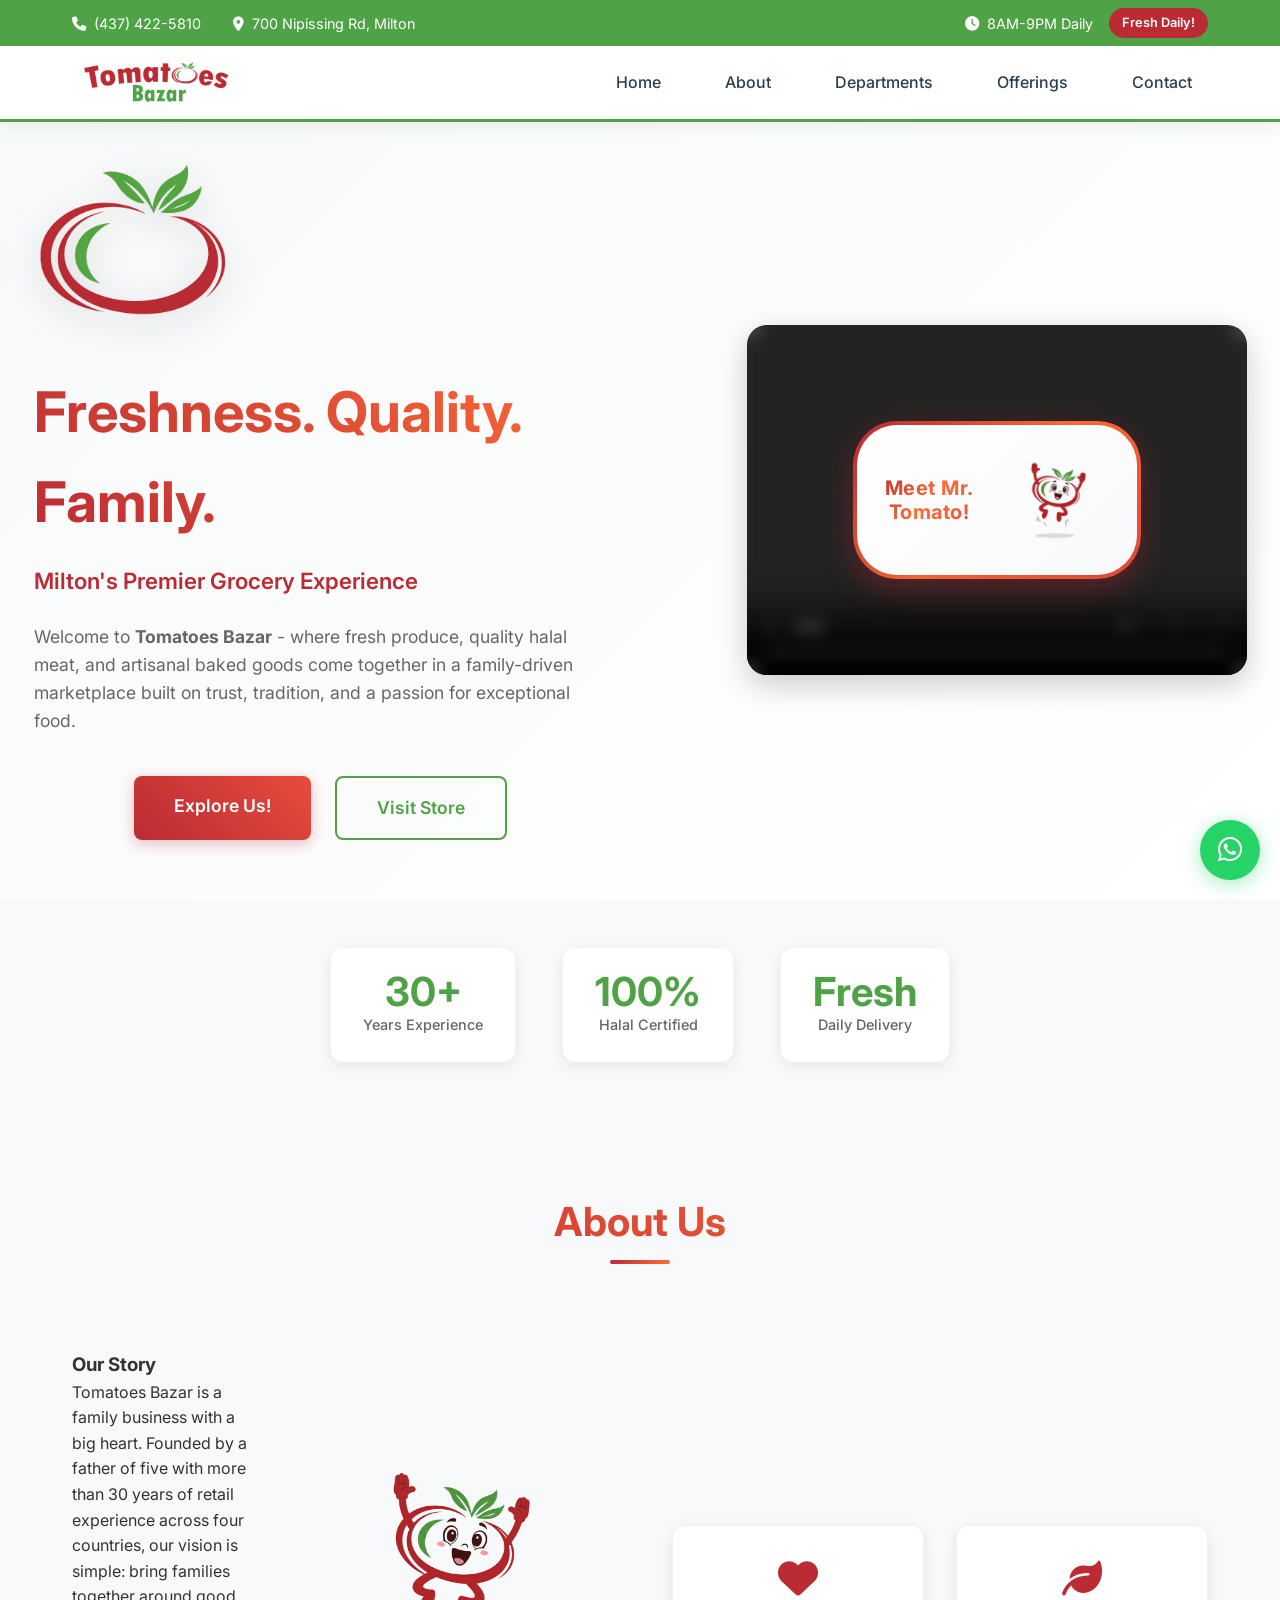
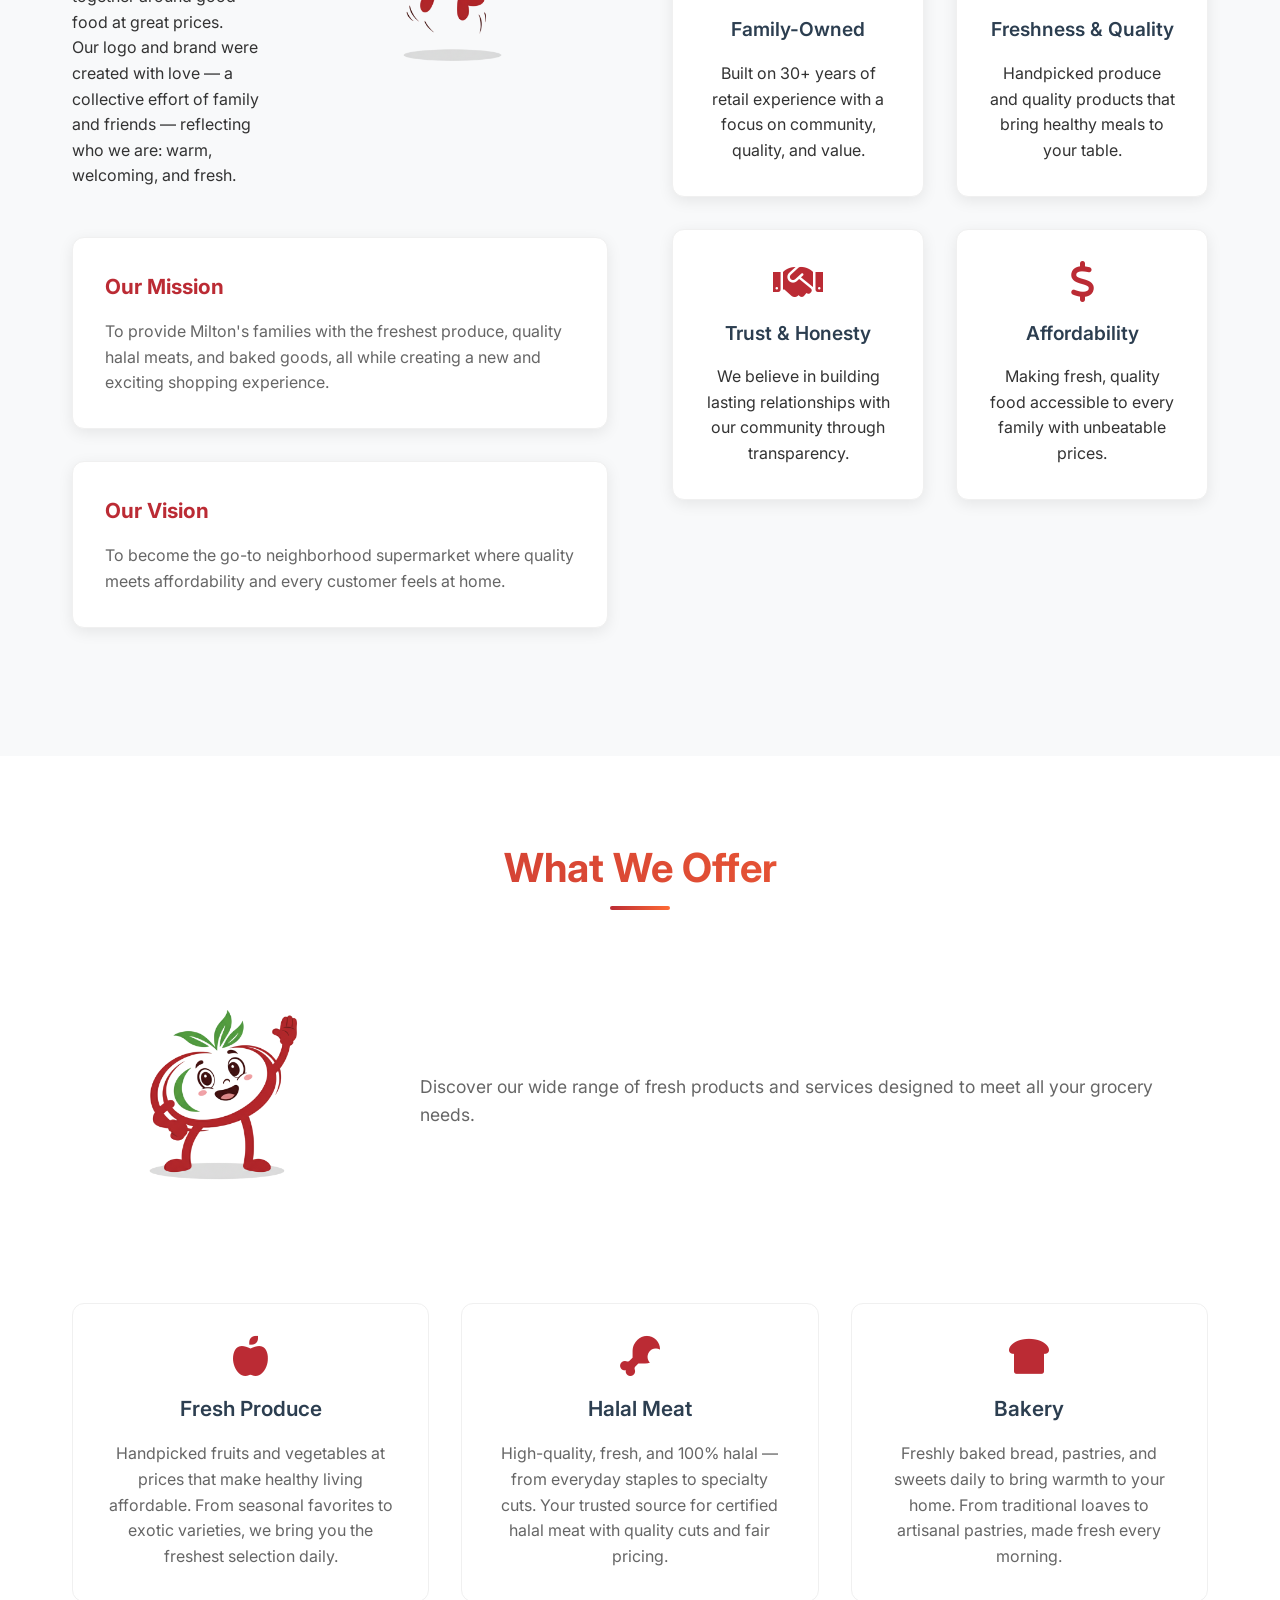
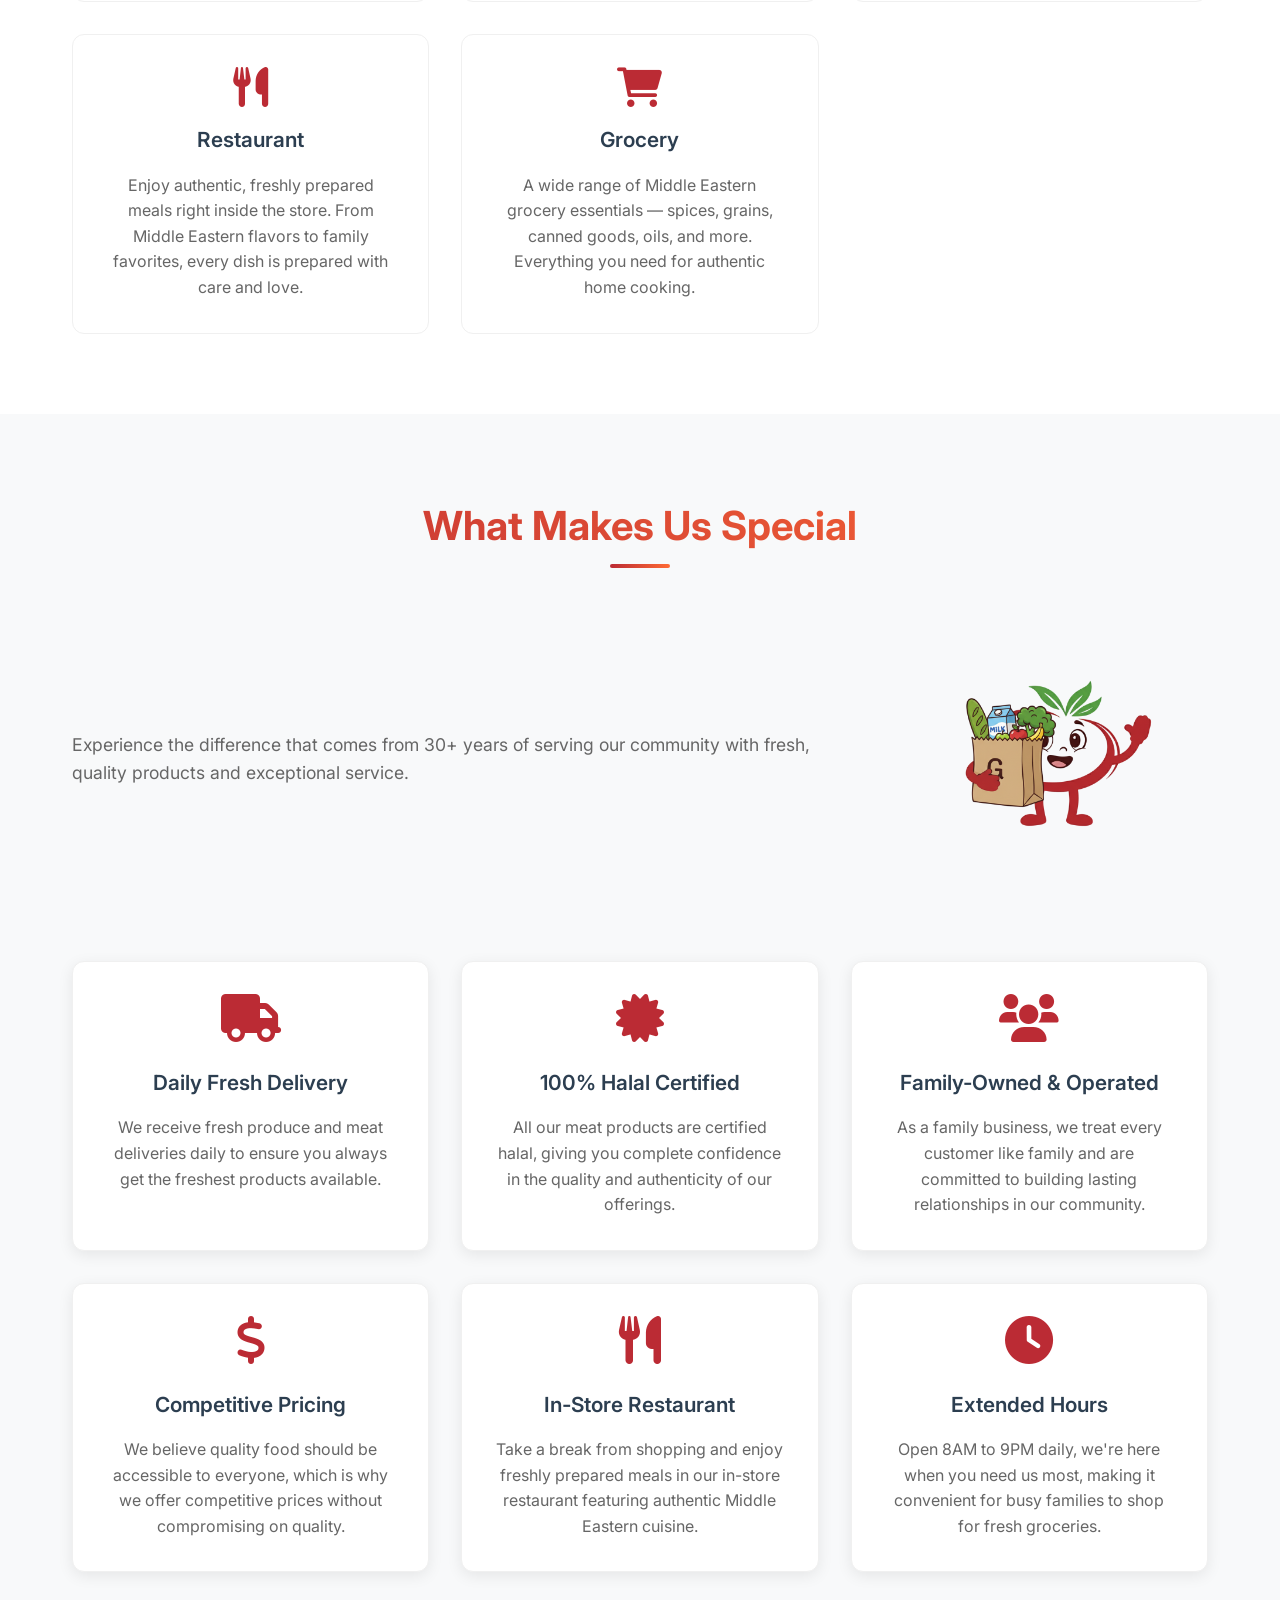
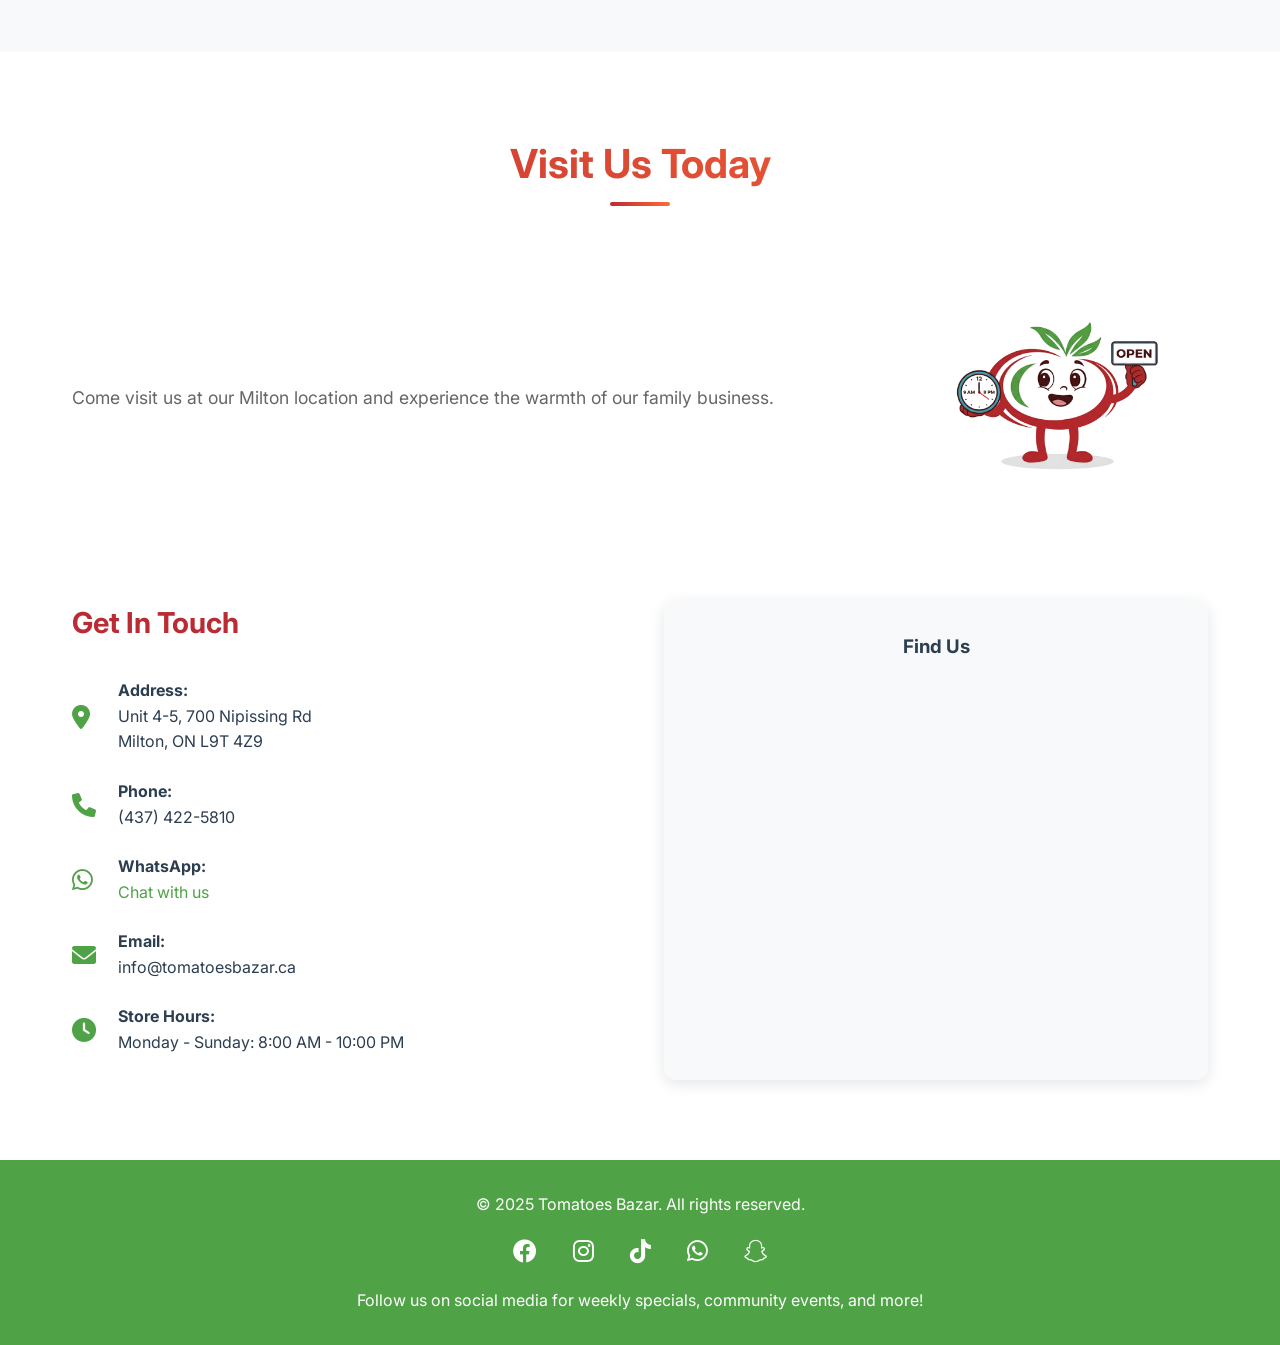
==== commit a5028967: "Updated Time" ====
--- a/index.html
+++ b/index.html
@@ -1038,7 +1038,7 @@
                     <span><i class="fas fa-map-marker-alt" style="margin-right: 0.5rem;"></i>700 Nipissing Rd, Milton</span>
                 </div>
                 <div style="display: flex; align-items: center; gap: 1rem;">
-                    <span><i class="fas fa-clock" style="margin-right: 0.5rem;"></i>8AM-10PM Daily</span>
+                    <span><i class="fas fa-clock" style="margin-right: 0.5rem;"></i>8AM-9PM Daily</span>
                     <span style="background: #BB2B34; padding: 0.3rem 0.8rem; border-radius: 20px; font-weight: 600; font-size: 0.8rem;">Fresh Daily!</span>
                 </div>
             </div>
@@ -1258,7 +1258,7 @@
                 <div style="background: white; padding: 2rem; border-radius: 12px; text-align: center; box-shadow: 0 4px 15px rgba(0,0,0,0.08); transition: all 0.3s ease; border: 1px solid #f0f0f0;">
                     <i class="fas fa-clock" style="font-size: 3rem; color: #BB2B34; margin-bottom: 1.5rem;"></i>
                     <h3 style="font-size: 1.3rem; margin-bottom: 1rem; color: #2c3e50; font-weight: 600;">Extended Hours</h3>
-                    <p style="color: #666; line-height: 1.6;">Open 8AM to 10PM daily, we're here when you need us most, making it convenient for busy families to shop for fresh groceries.</p>
+                    <p style="color: #666; line-height: 1.6;">Open 8AM to 9PM daily, we're here when you need us most, making it convenient for busy families to shop for fresh groceries.</p>
                 </div>
             </div>
         </div>
@@ -1343,7 +1343,7 @@
             <div class="social-links">
                 <a href="#"><i class="fab fa-facebook"></i></a>
                 <a href="https://www.instagram.com/tomatoesbazar/#"><i class="fab fa-instagram"></i></a>
-                <a href="https://www.tiktok.com/@tomatoesbazar?_t=ZS-8zkws2DEqJ8&_r=1"><i class="fab fa-tiktok"></i></a>
+                <a href="https://www.tiktok.com/@tomatoes.bazar?_t=ZS-8zkws2DEqJ8&_r=1"><i class="fab fa-tiktok"></i></a>
                 <a href="https://wa.me/14374225810" target="_blank"><i class="fab fa-whatsapp"></i></a>
                 <a href="#"><i class="fab fa-snapchat"></i></a>
             </div>
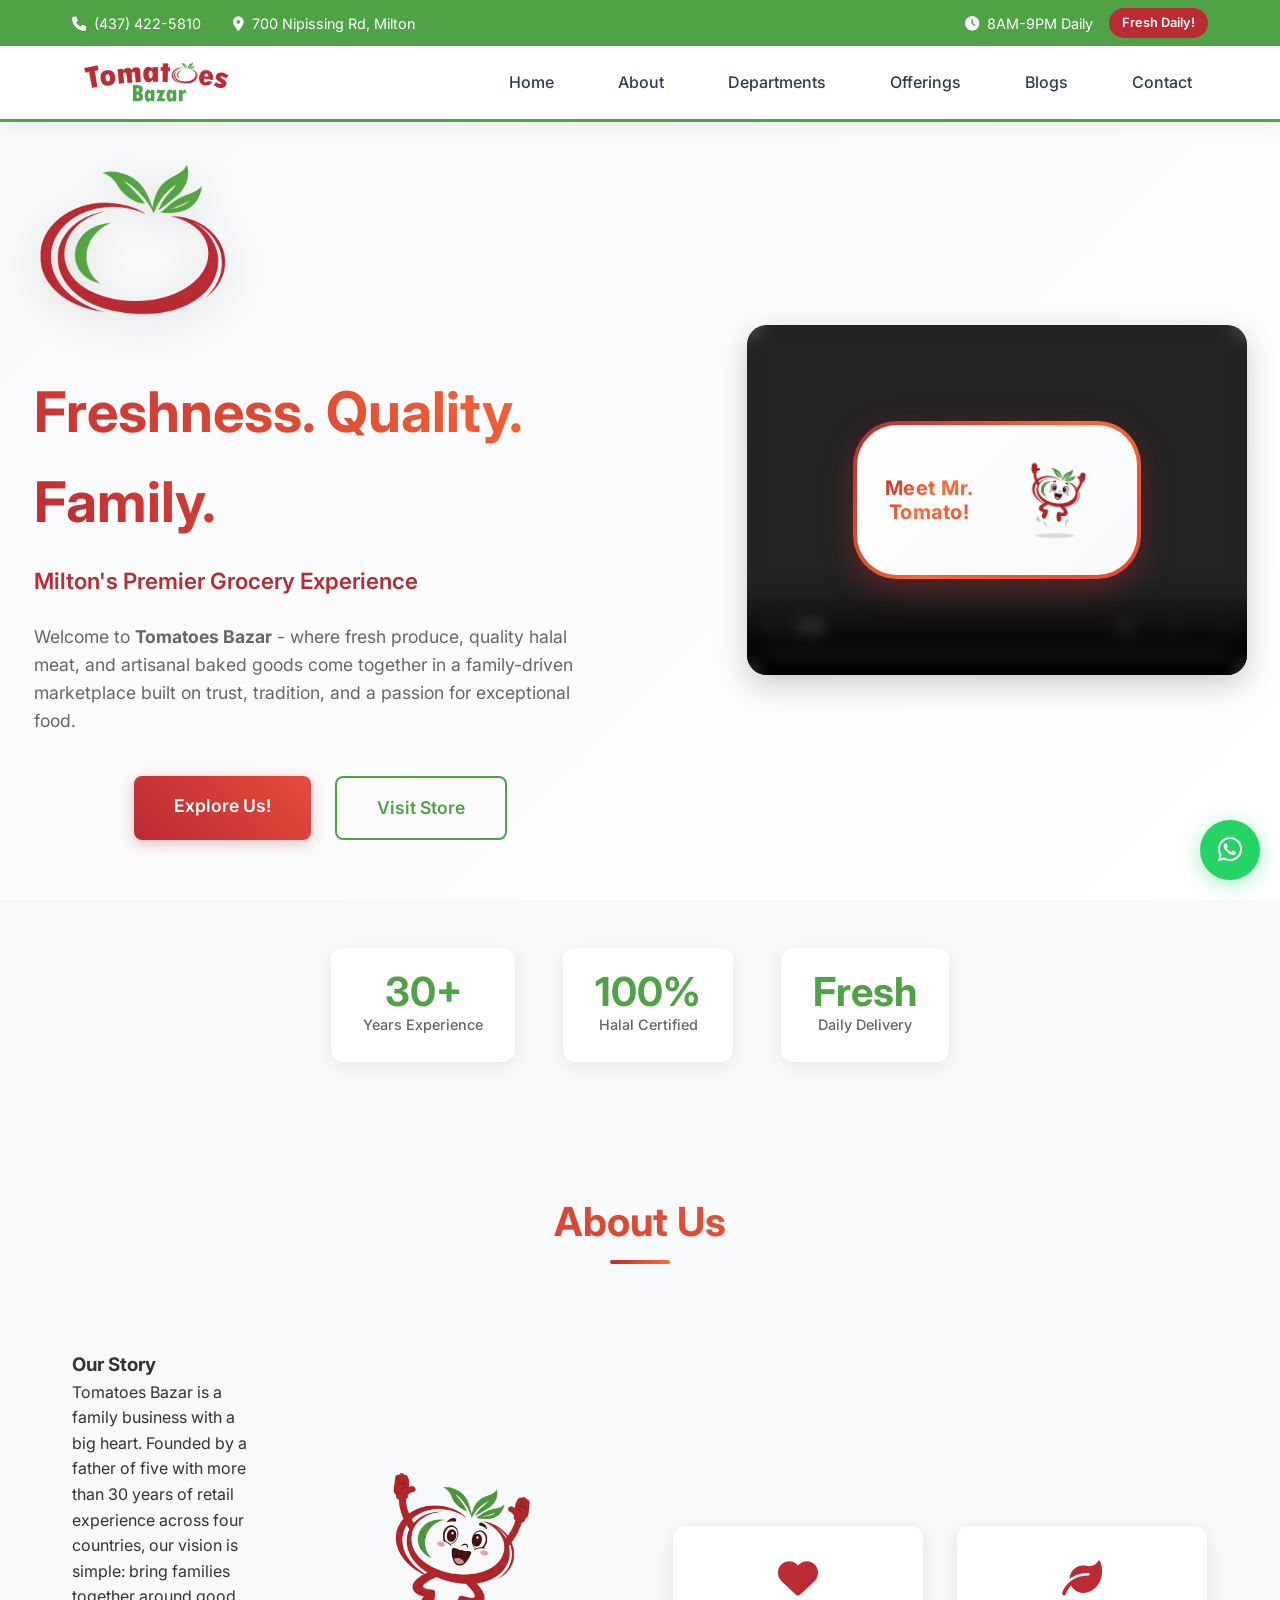
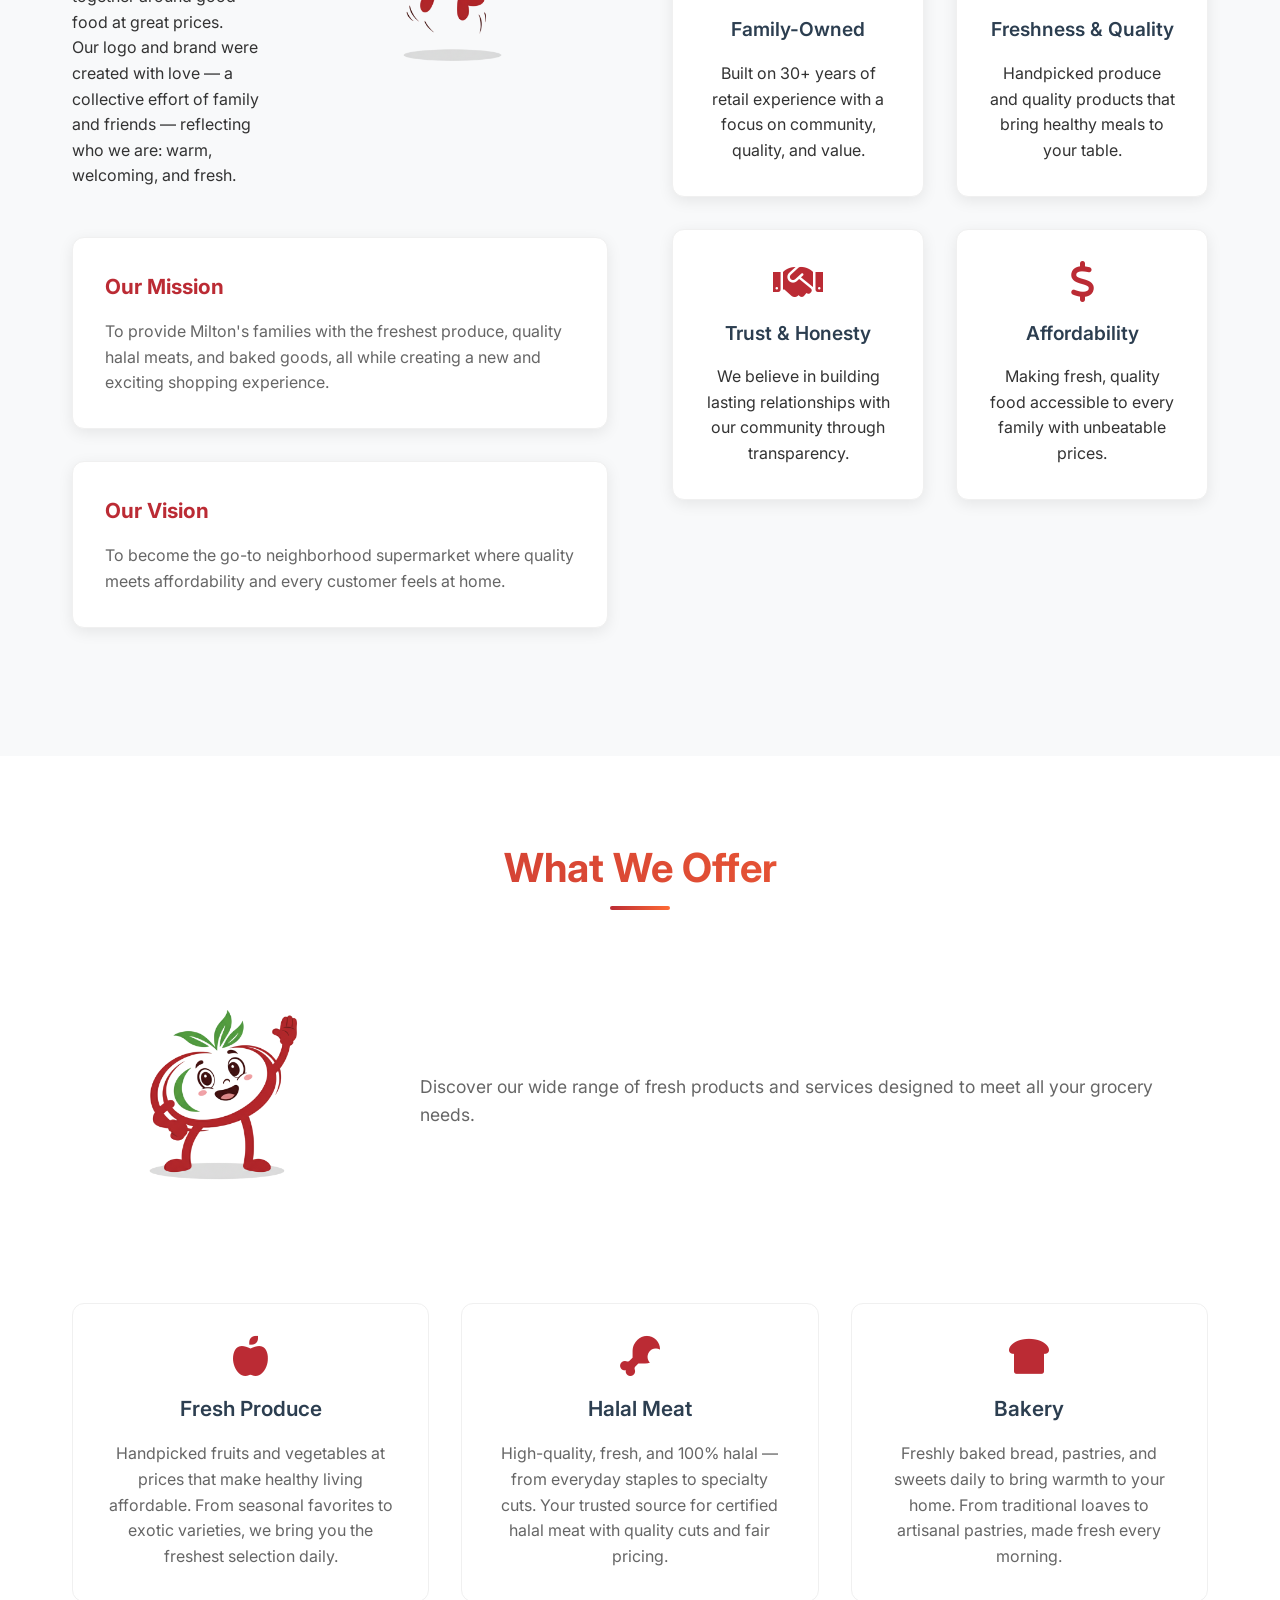
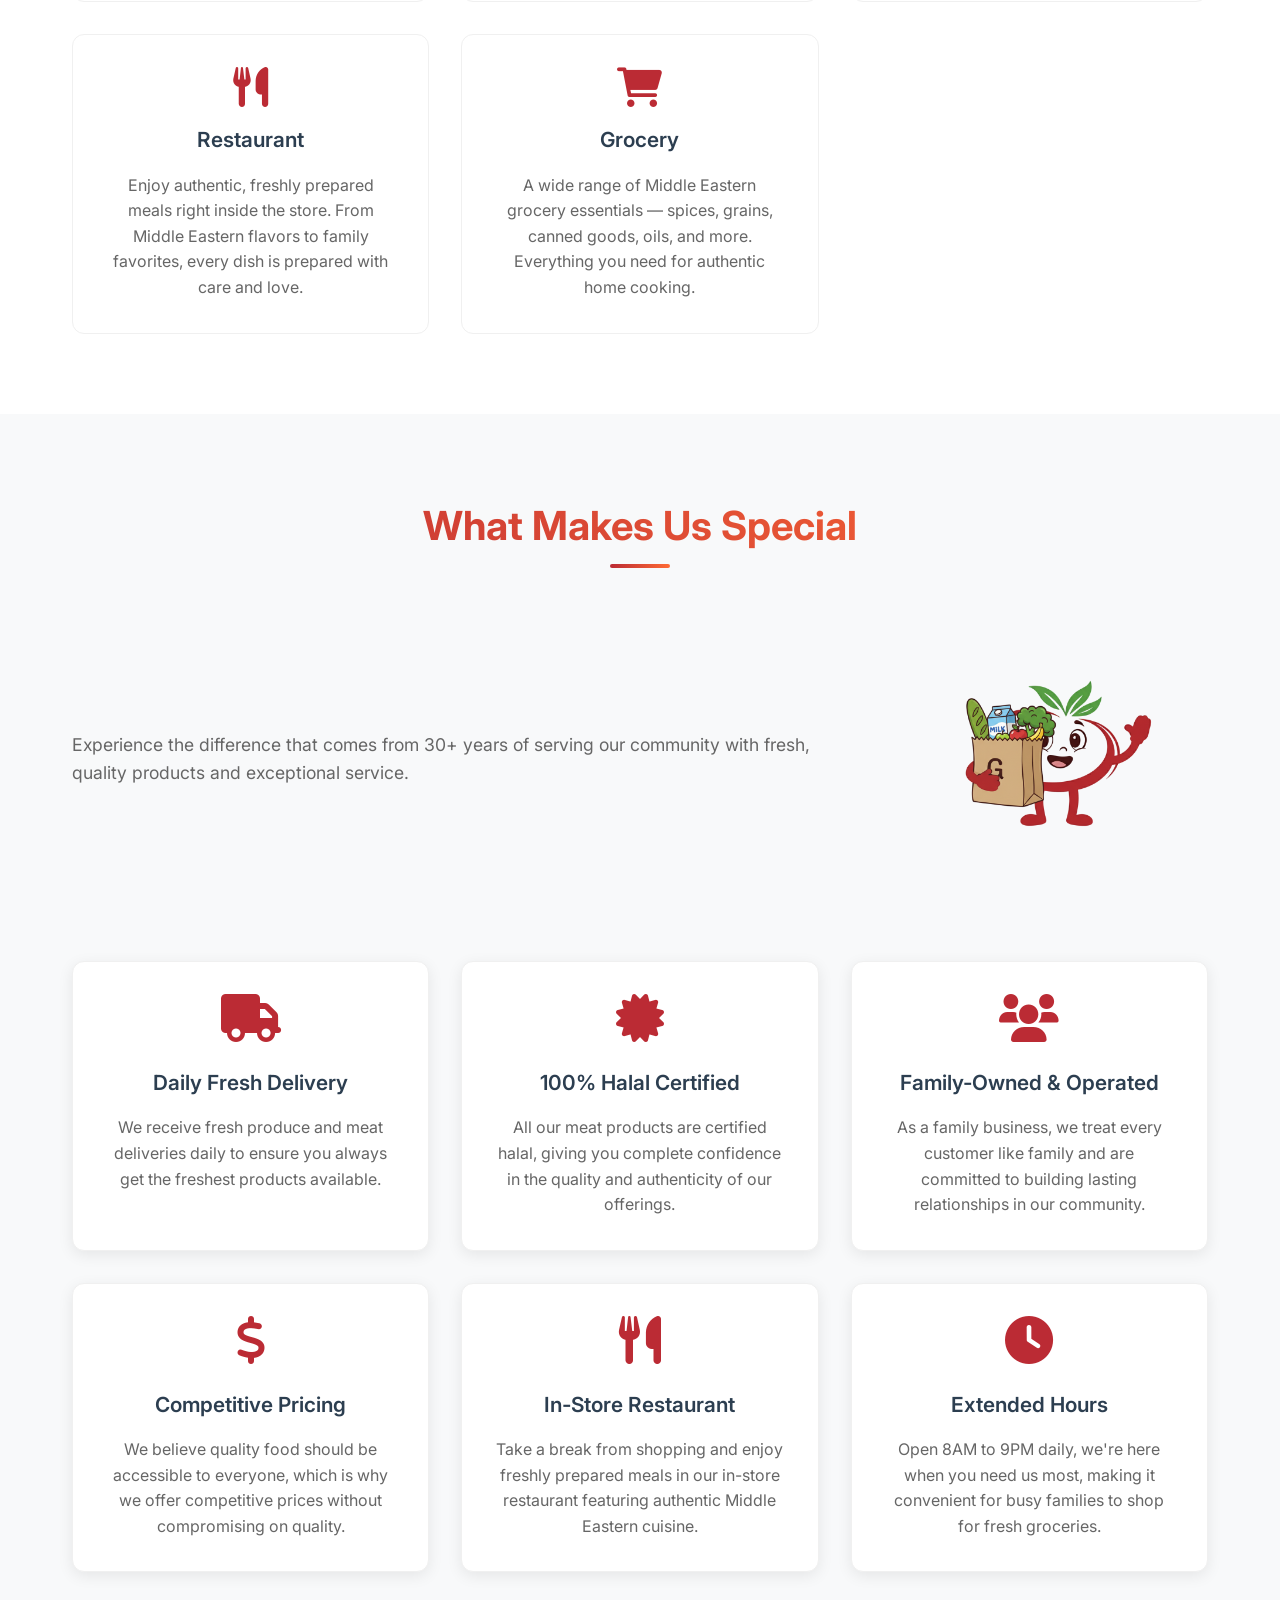
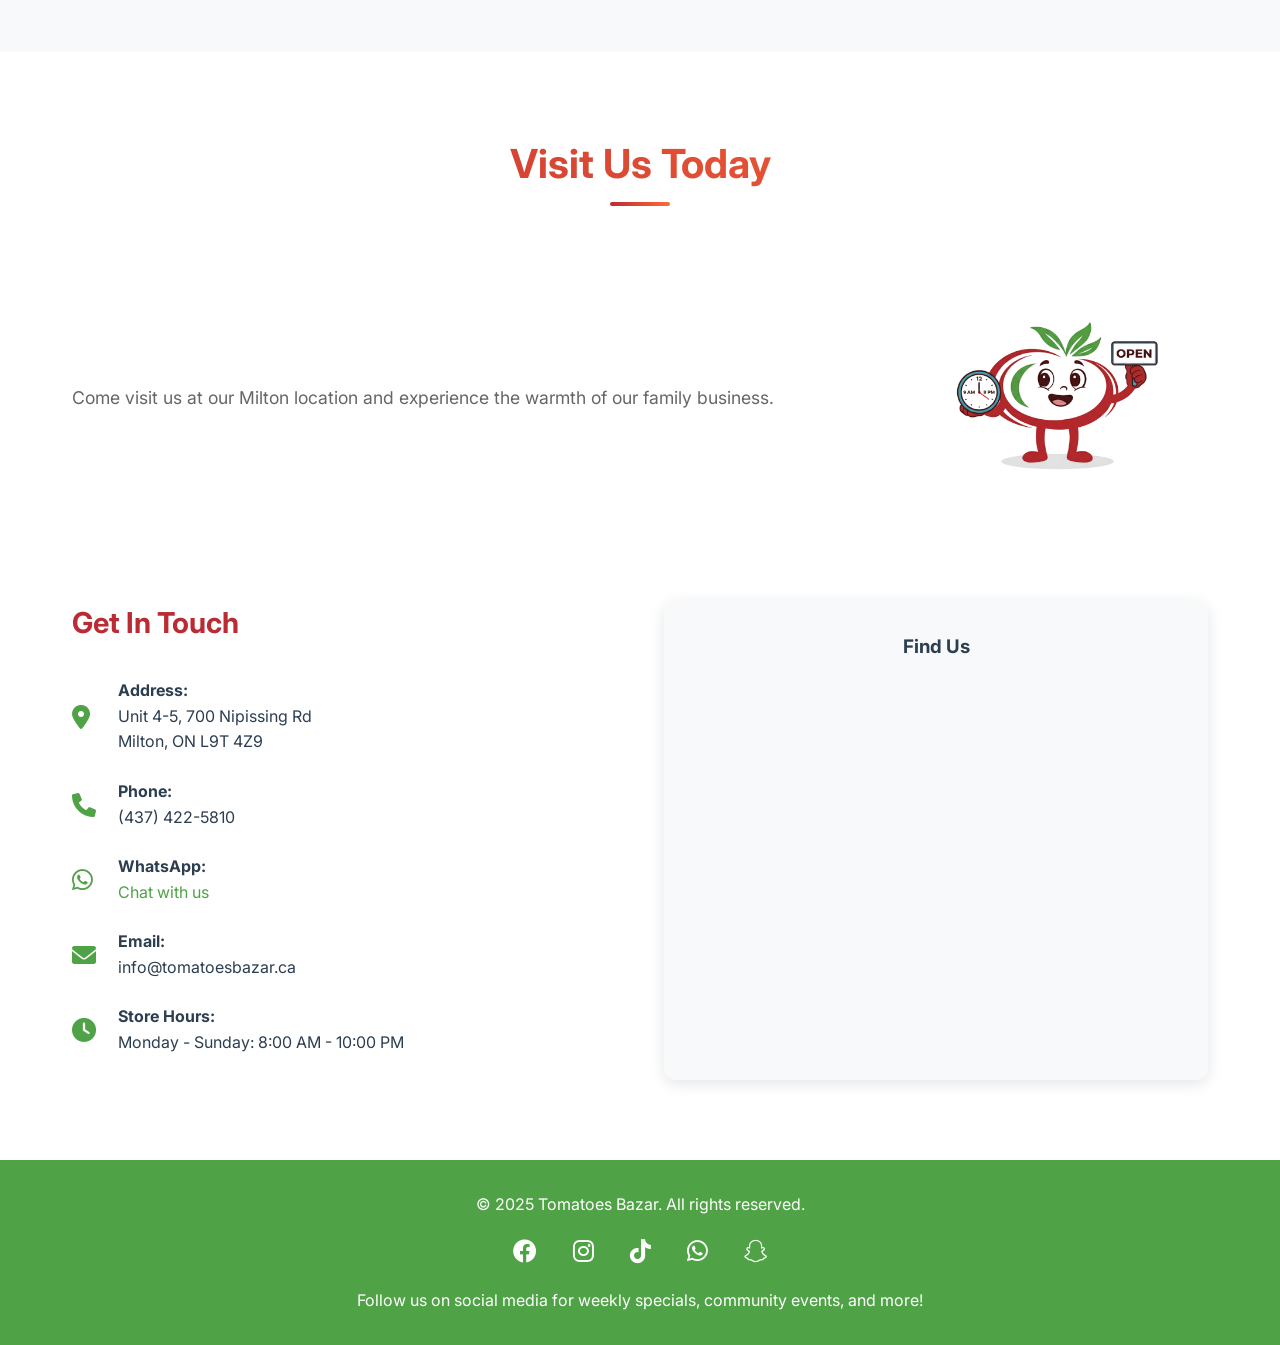
==== commit 5e339a65: "Update index.html" ====
--- a/index.html
+++ b/index.html
@@ -1057,6 +1057,7 @@
                 <li><a href="#about">About</a></li>
                 <li><a href="#departments">Departments</a></li>
                 <li><a href="#offerings">Offerings</a></li>
+                <li><a href="https://tomatoesbazar.ca/blog">Blogs</a></li>
                 <li><a href="#contact">Contact</a></li>
             </ul>
         </nav>
@@ -1532,4 +1533,4 @@
         });
     </script>
 </body>
-</html>+</html>
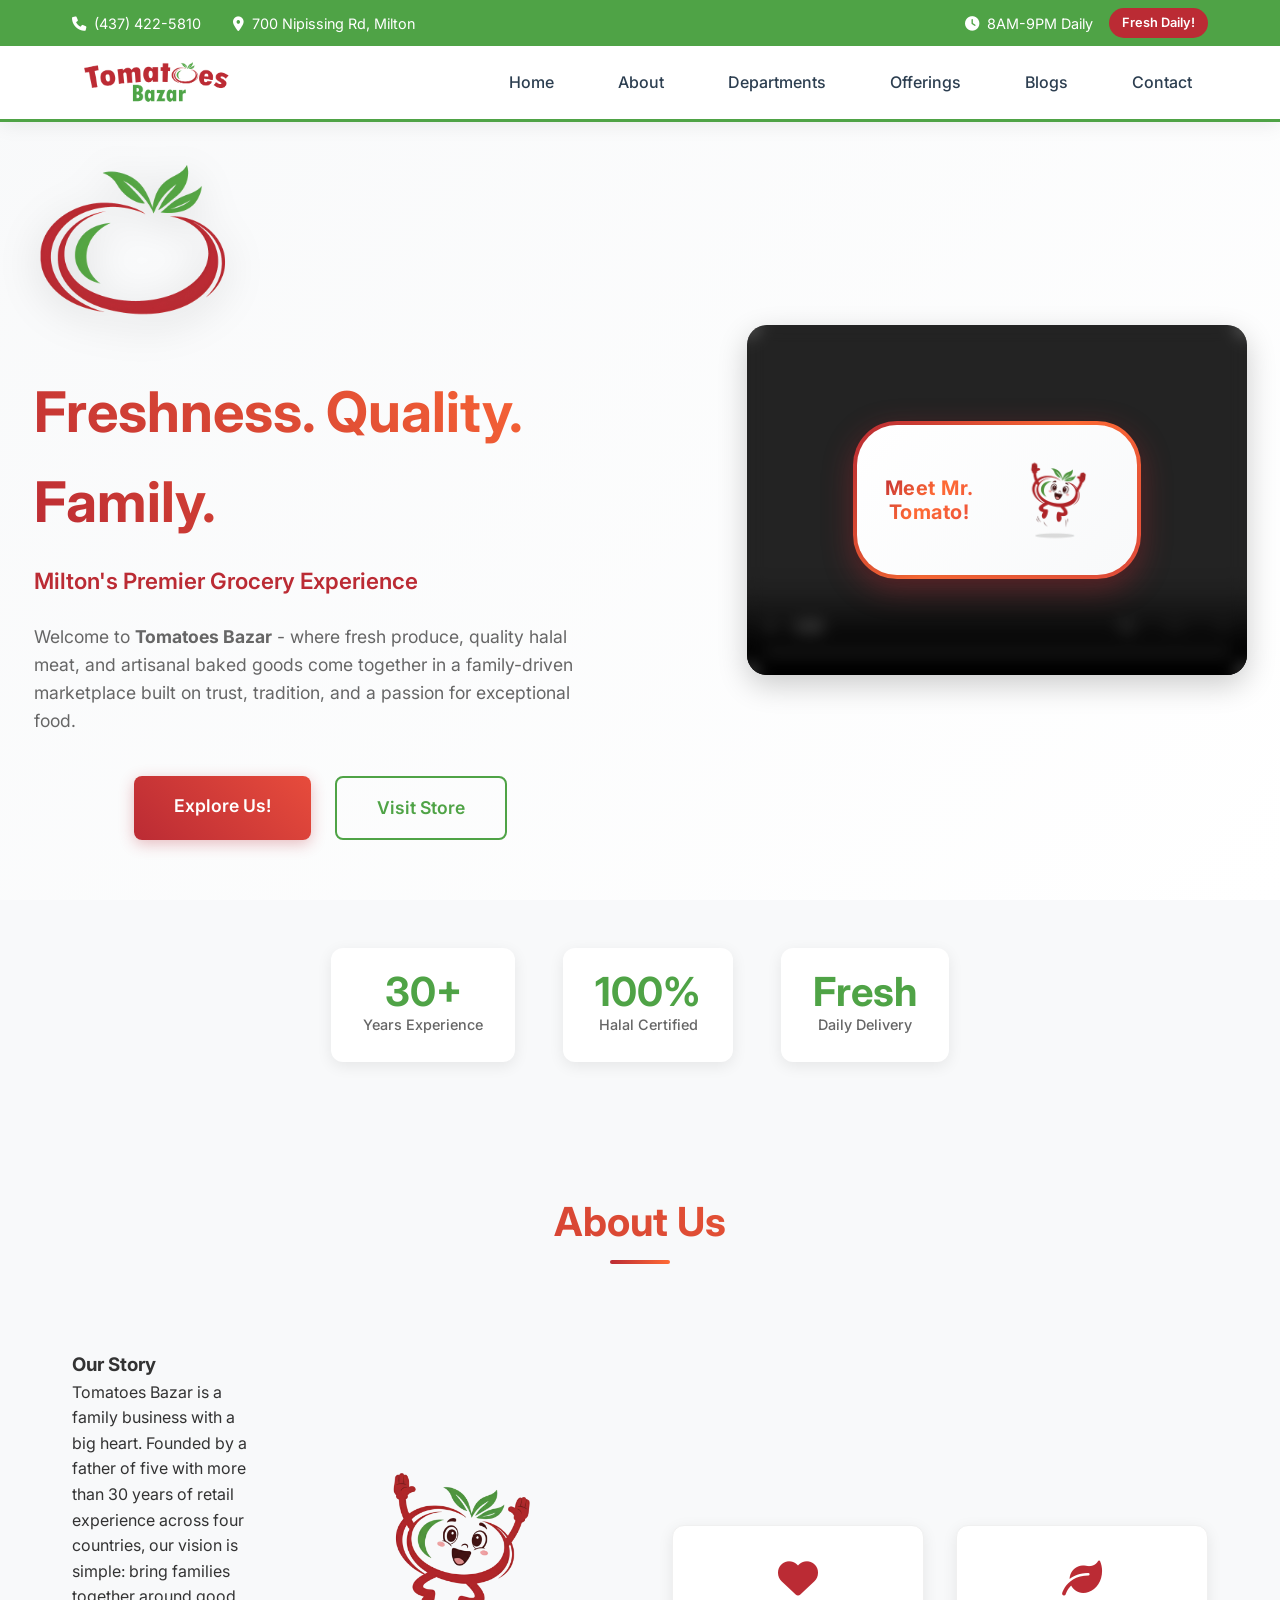
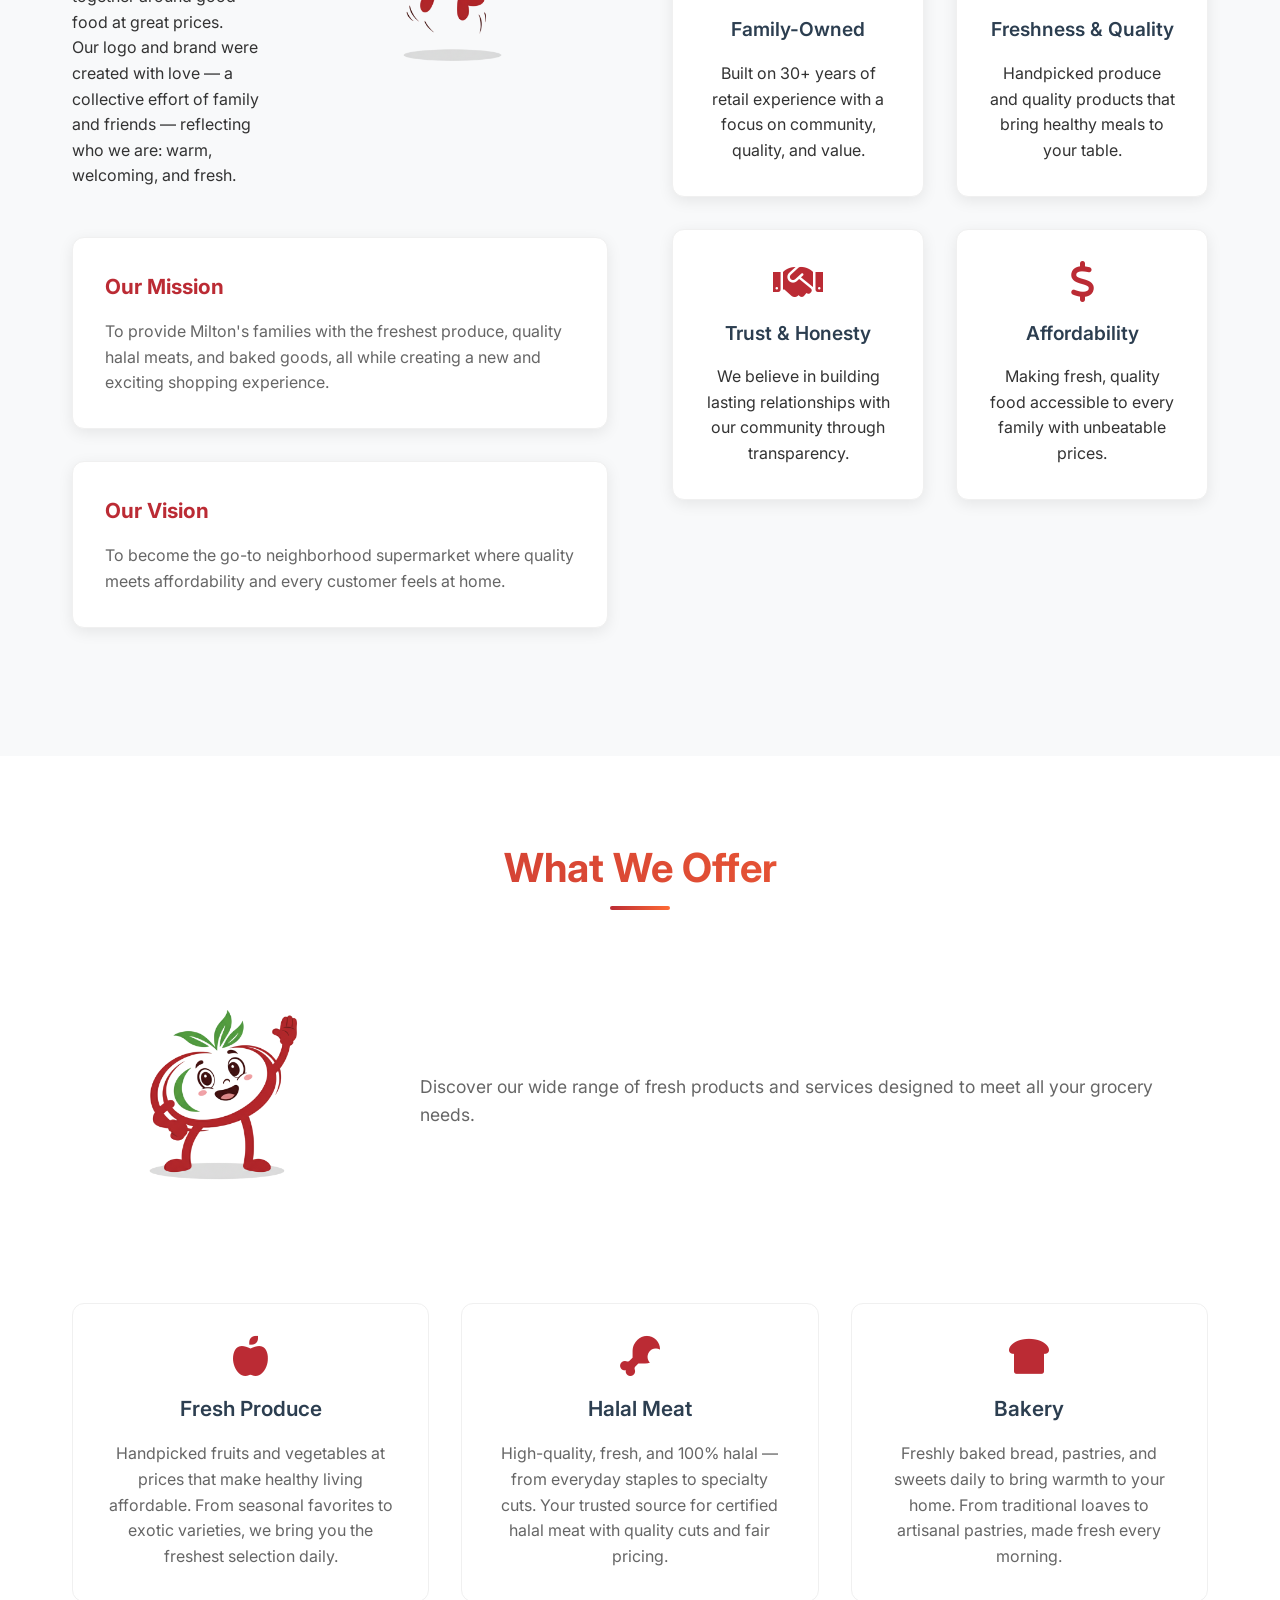
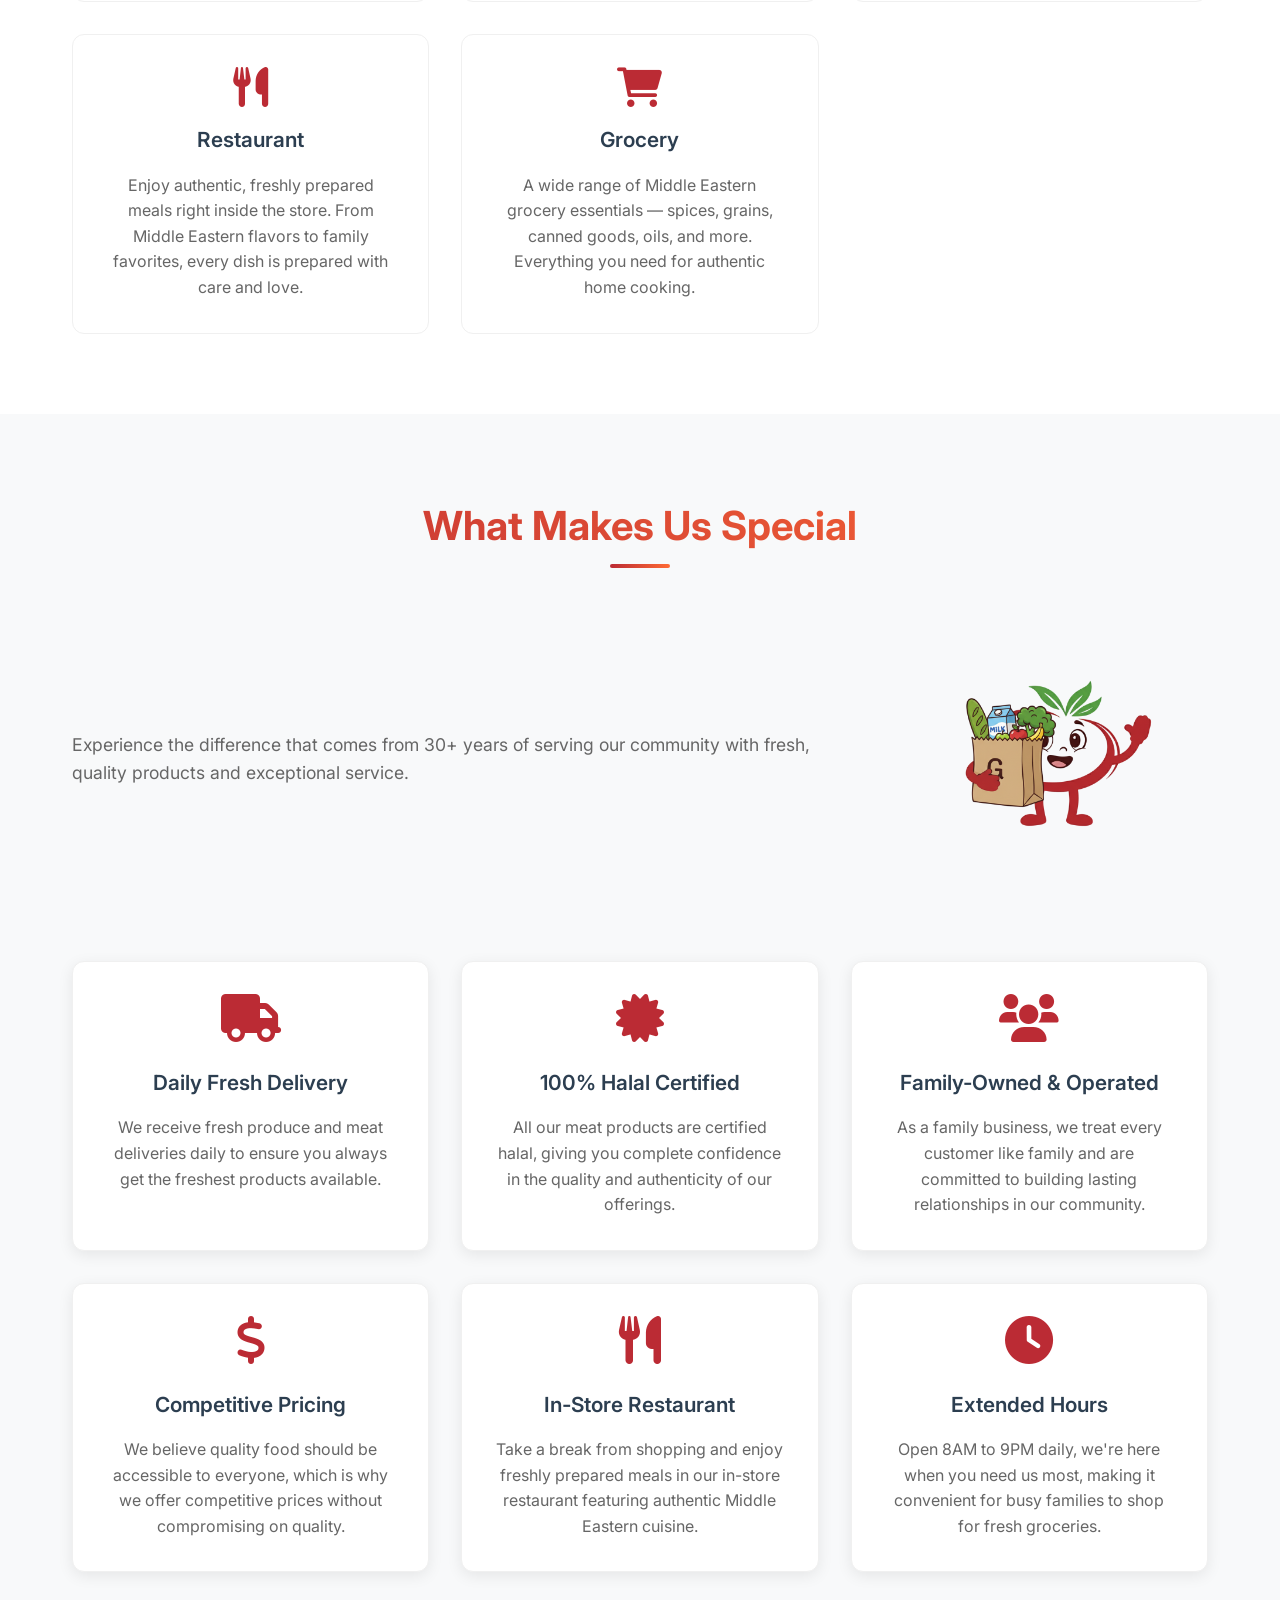
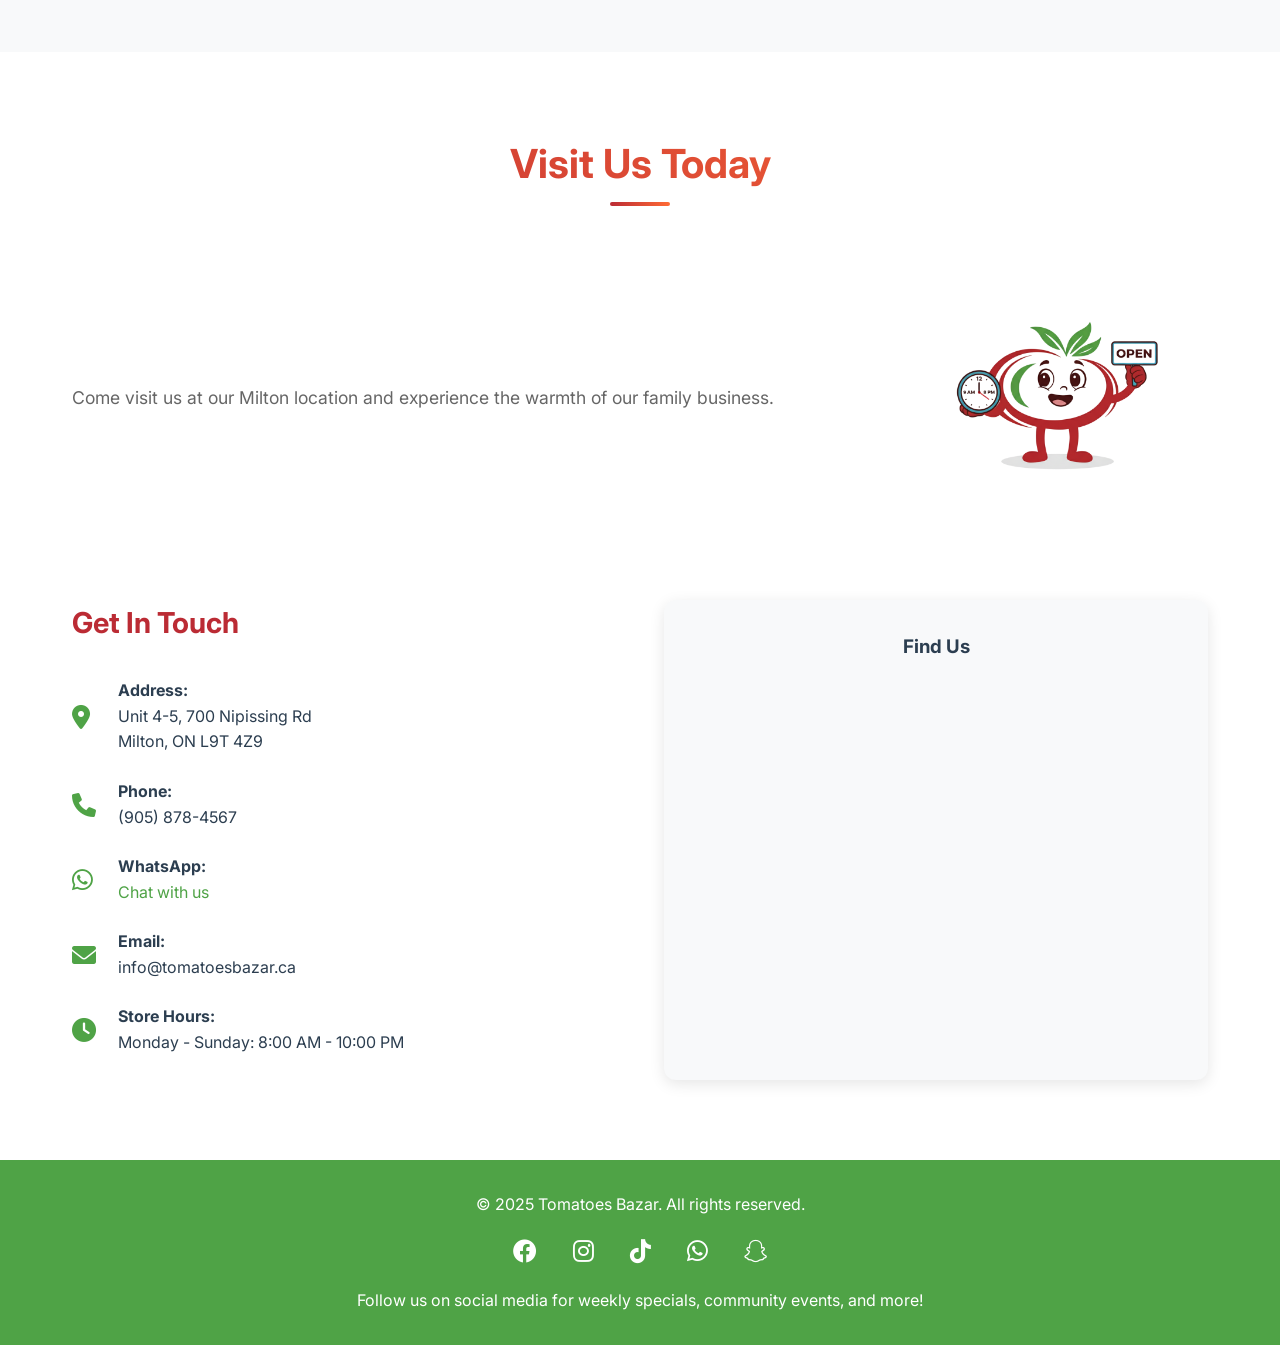
==== commit 95a7c8be: "Update index.html" ====
--- a/index.html
+++ b/index.html
@@ -1296,7 +1296,7 @@
                             <i class="fas fa-phone"></i>
                             <div>
                                 <strong>Phone:</strong><br>
-                                (437) 422-5810
+                                (905) 878-4567
                             </div>
                         </div>
                         <div class="contact-item">
@@ -1352,10 +1352,6 @@
         </div>
     </footer>
 
-    <!-- Floating WhatsApp Button -->
-    <a href="https://wa.me/14374225810" target="_blank" class="floating-whatsapp" id="floatingWhatsApp" title="Chat with us on WhatsApp">
-        <i class="fab fa-whatsapp"></i>
-    </a>
 
     <script>
         // Smooth scrolling for navigation links
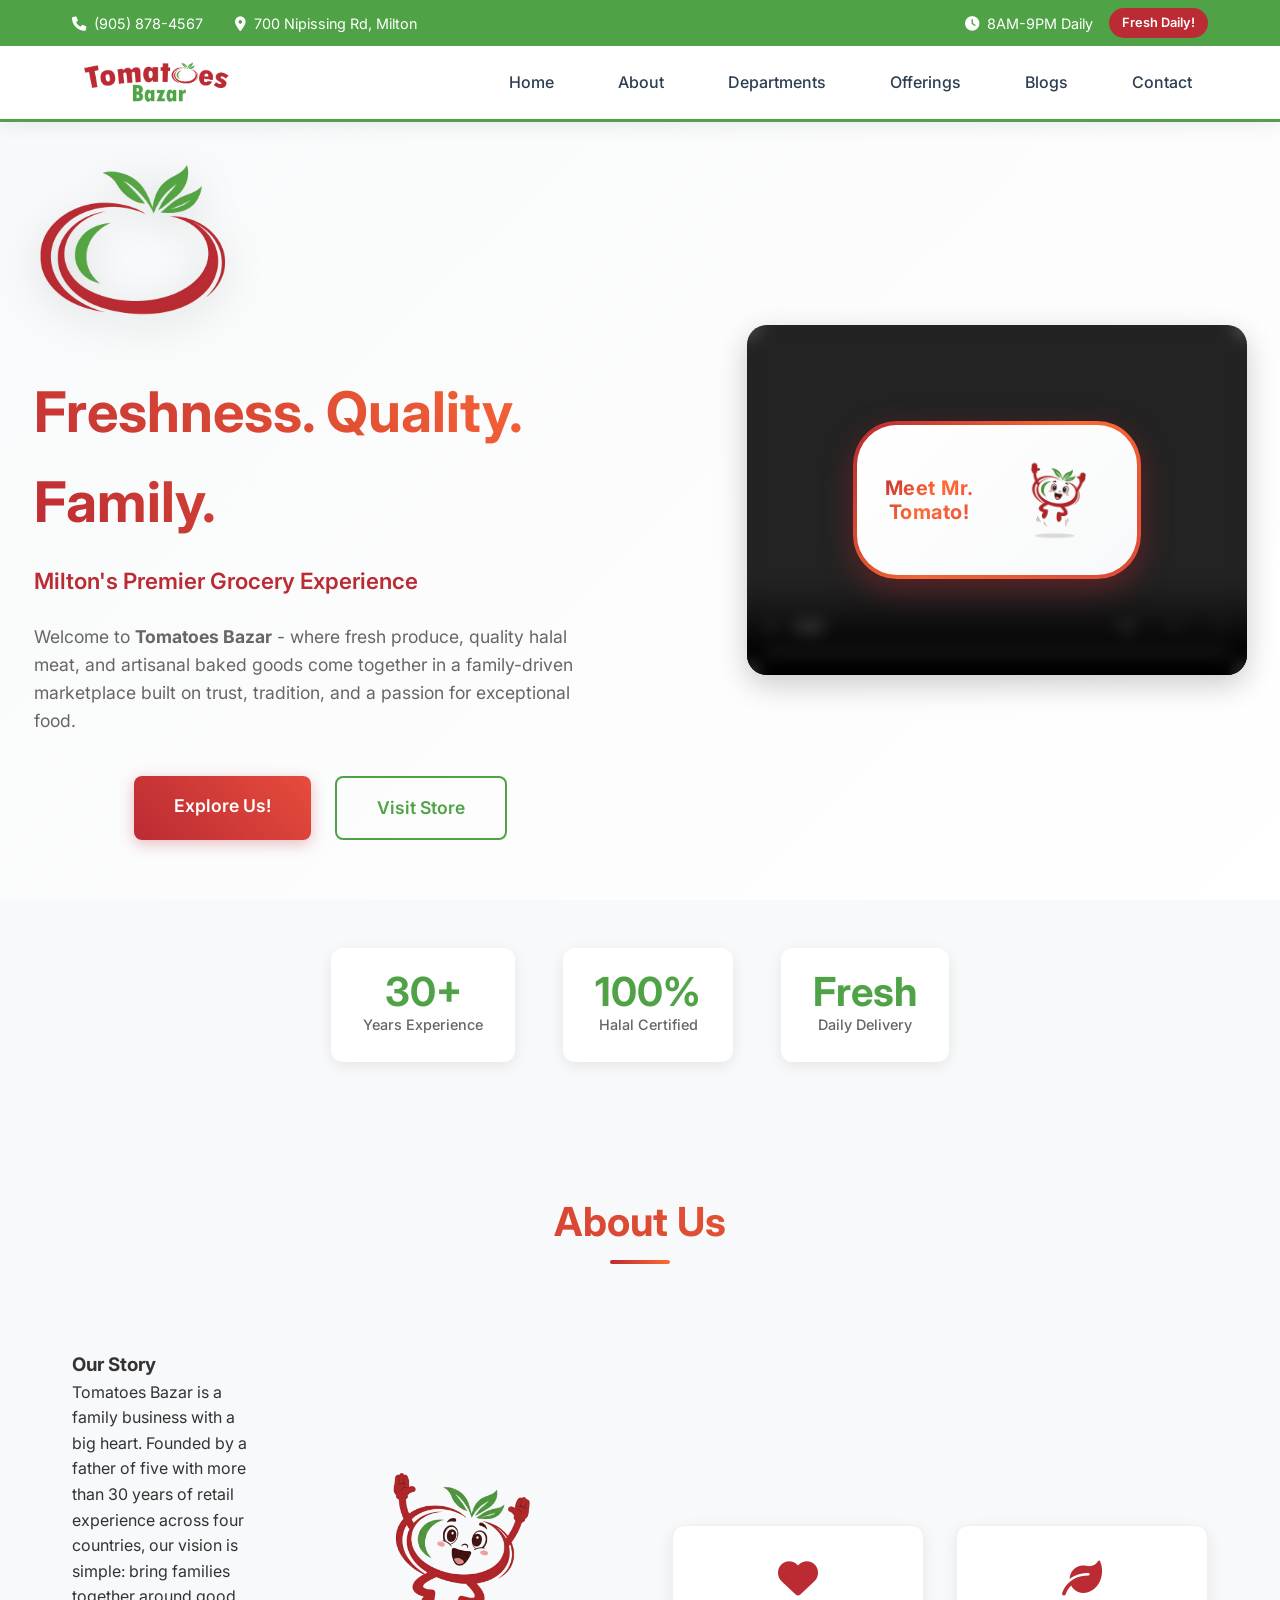
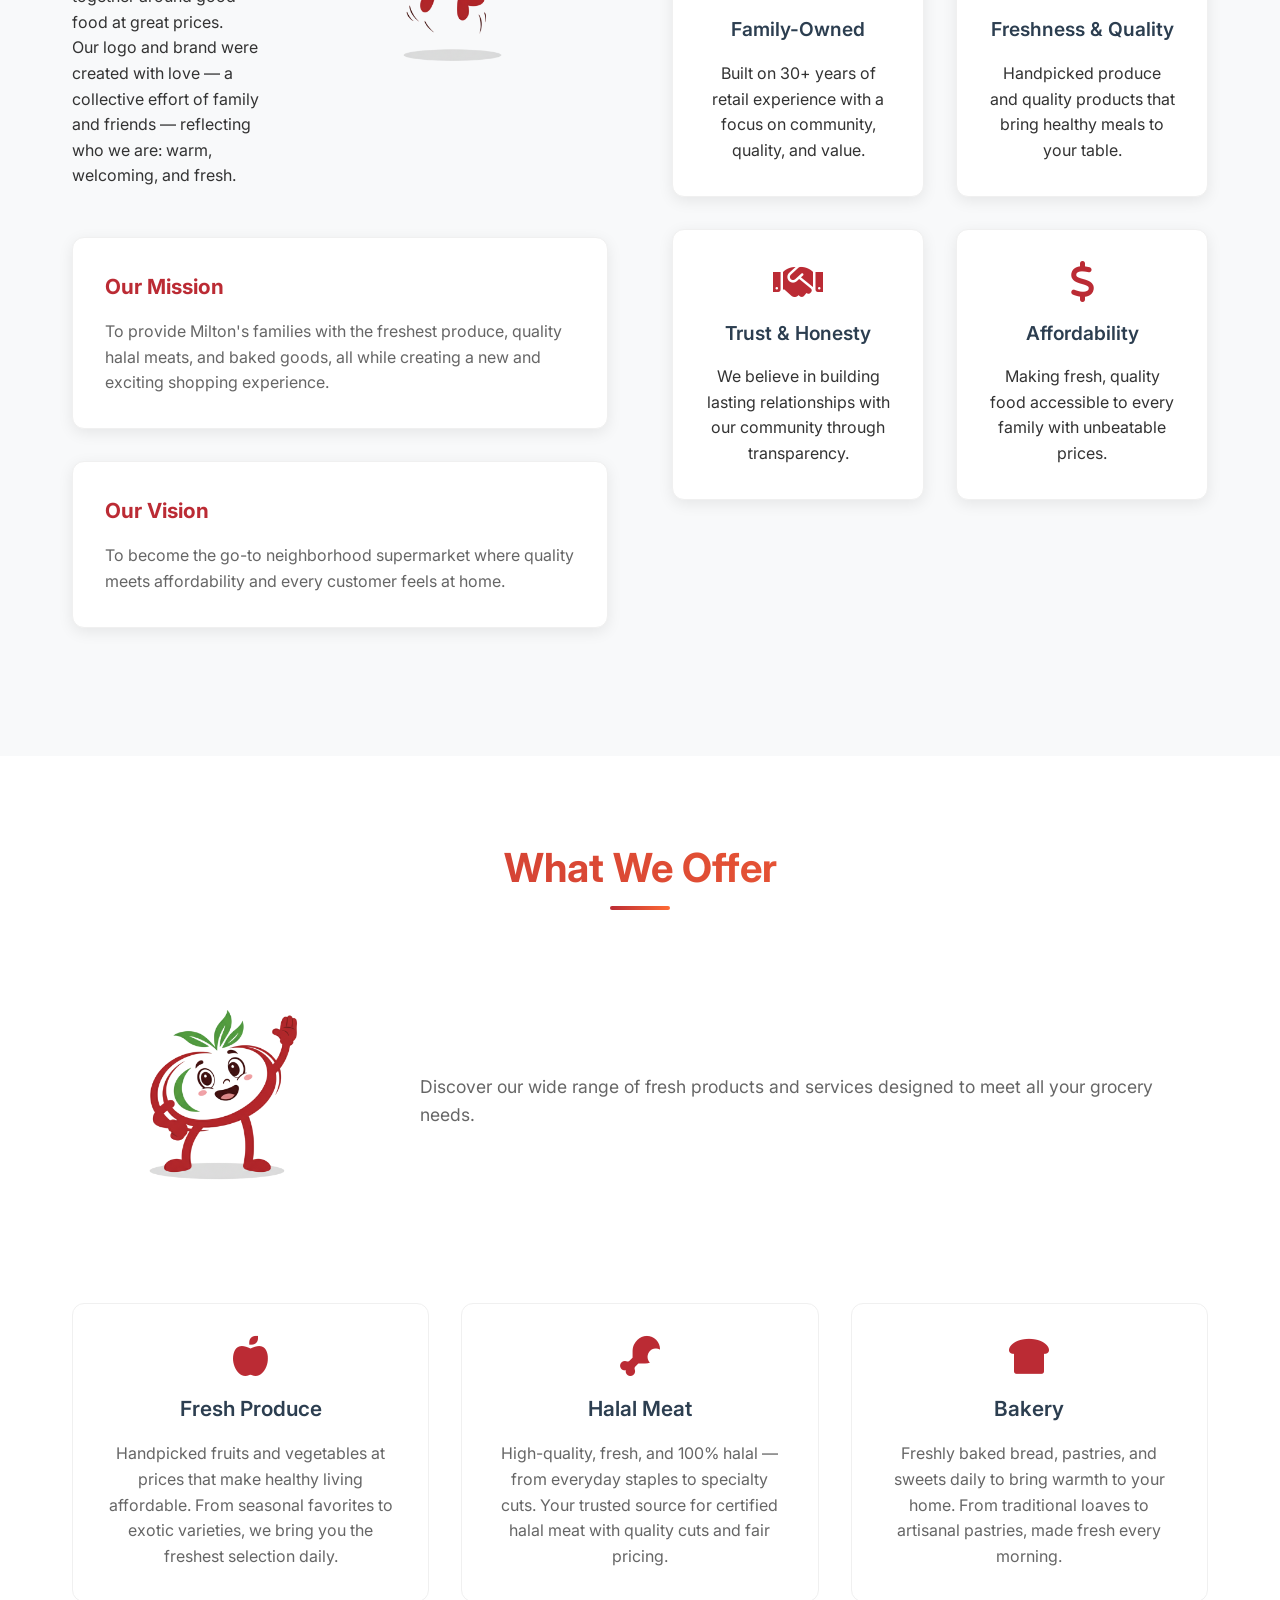
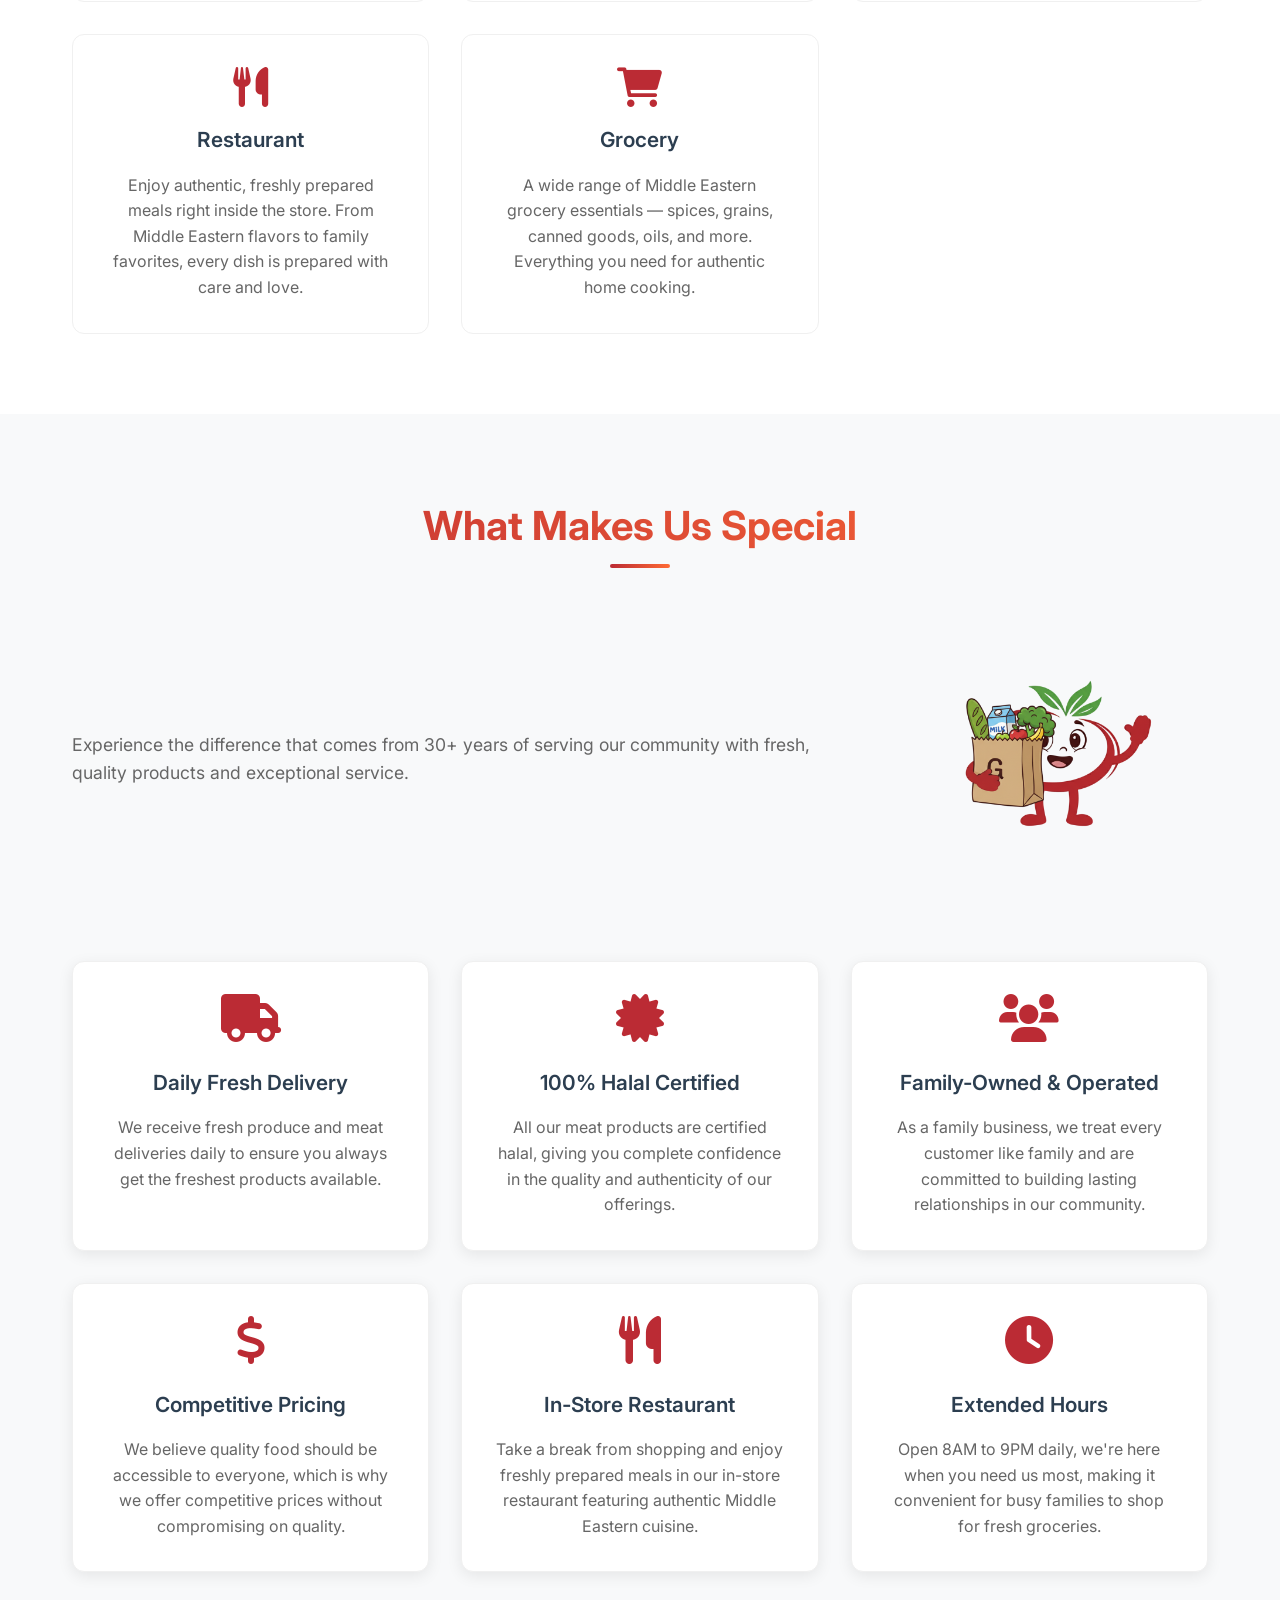
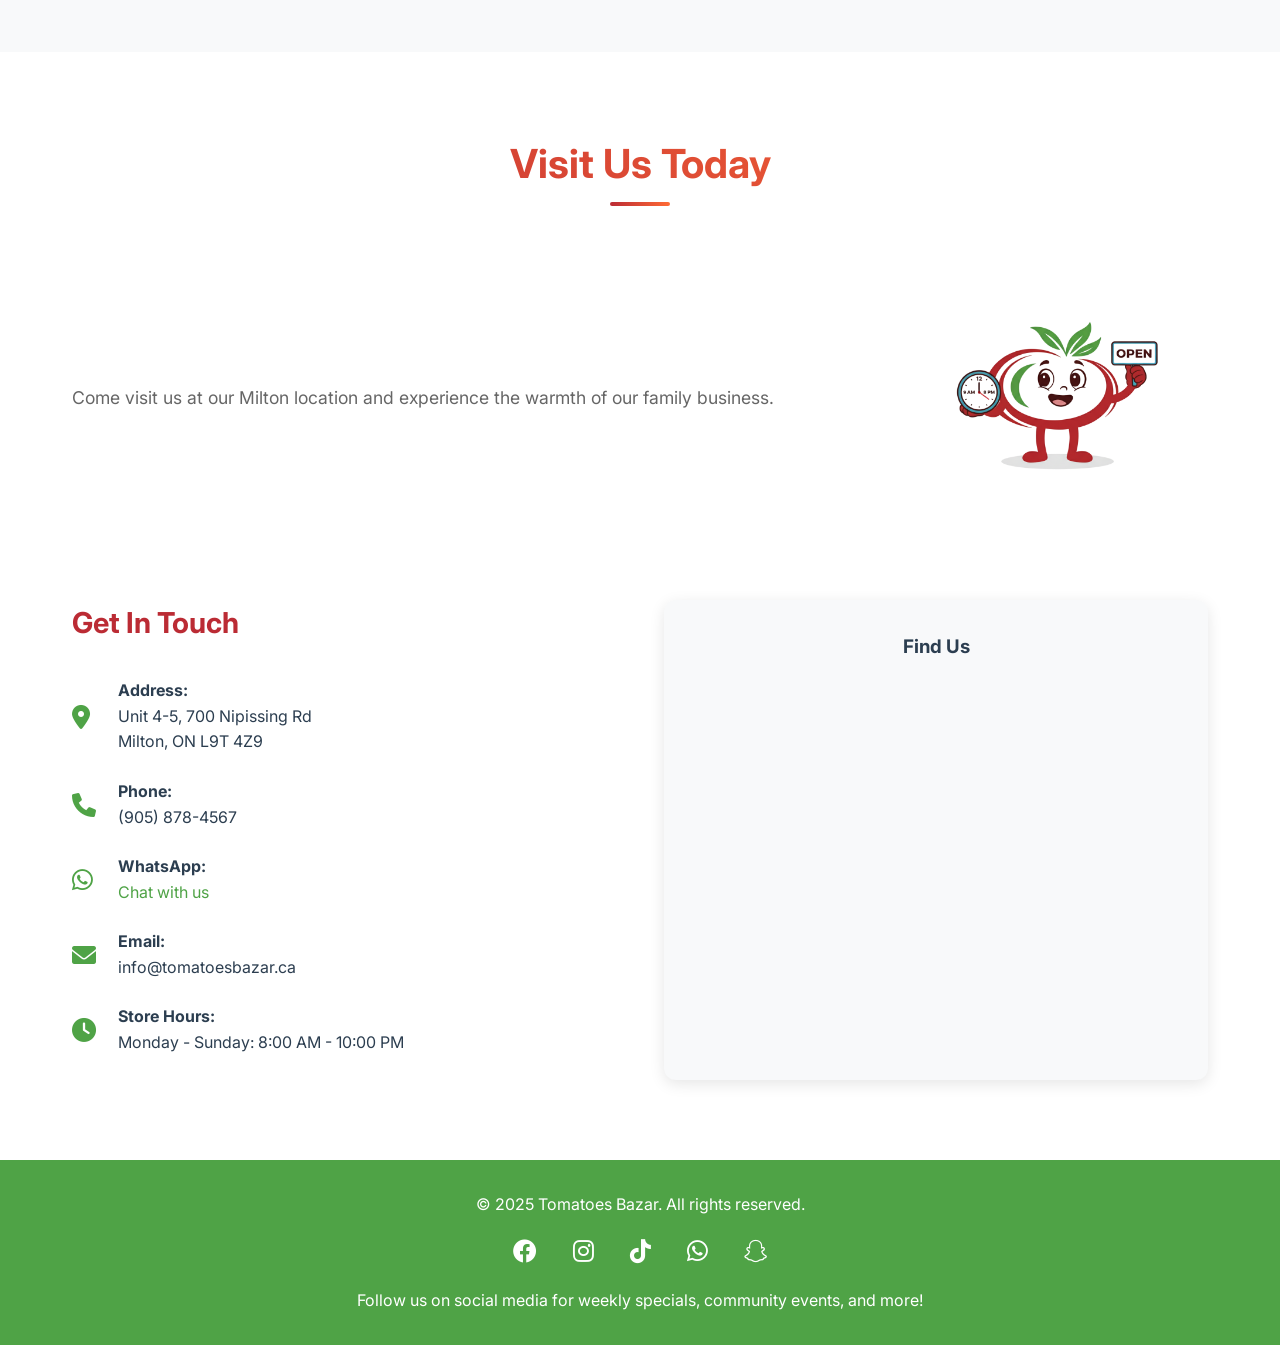
==== commit f638f6bd: "Update index.html" ====
--- a/index.html
+++ b/index.html
@@ -1034,7 +1034,7 @@
         <div style="background: #4FA346; color: white; padding: 0.5rem 0; text-align: center; font-size: 0.9rem;">
             <div style="max-width: 1200px; margin: 0 auto; padding: 0 2rem; display: flex; justify-content: space-between; align-items: center; flex-wrap: wrap; gap: 1rem;">
                 <div style="display: flex; align-items: center; gap: 2rem;">
-                    <span><i class="fas fa-phone" style="margin-right: 0.5rem;"></i>(437) 422-5810</span>
+                    <span><i class="fas fa-phone" style="margin-right: 0.5rem;"></i>(905) 878-4567</span>
                     <span><i class="fas fa-map-marker-alt" style="margin-right: 0.5rem;"></i>700 Nipissing Rd, Milton</span>
                 </div>
                 <div style="display: flex; align-items: center; gap: 1rem;">
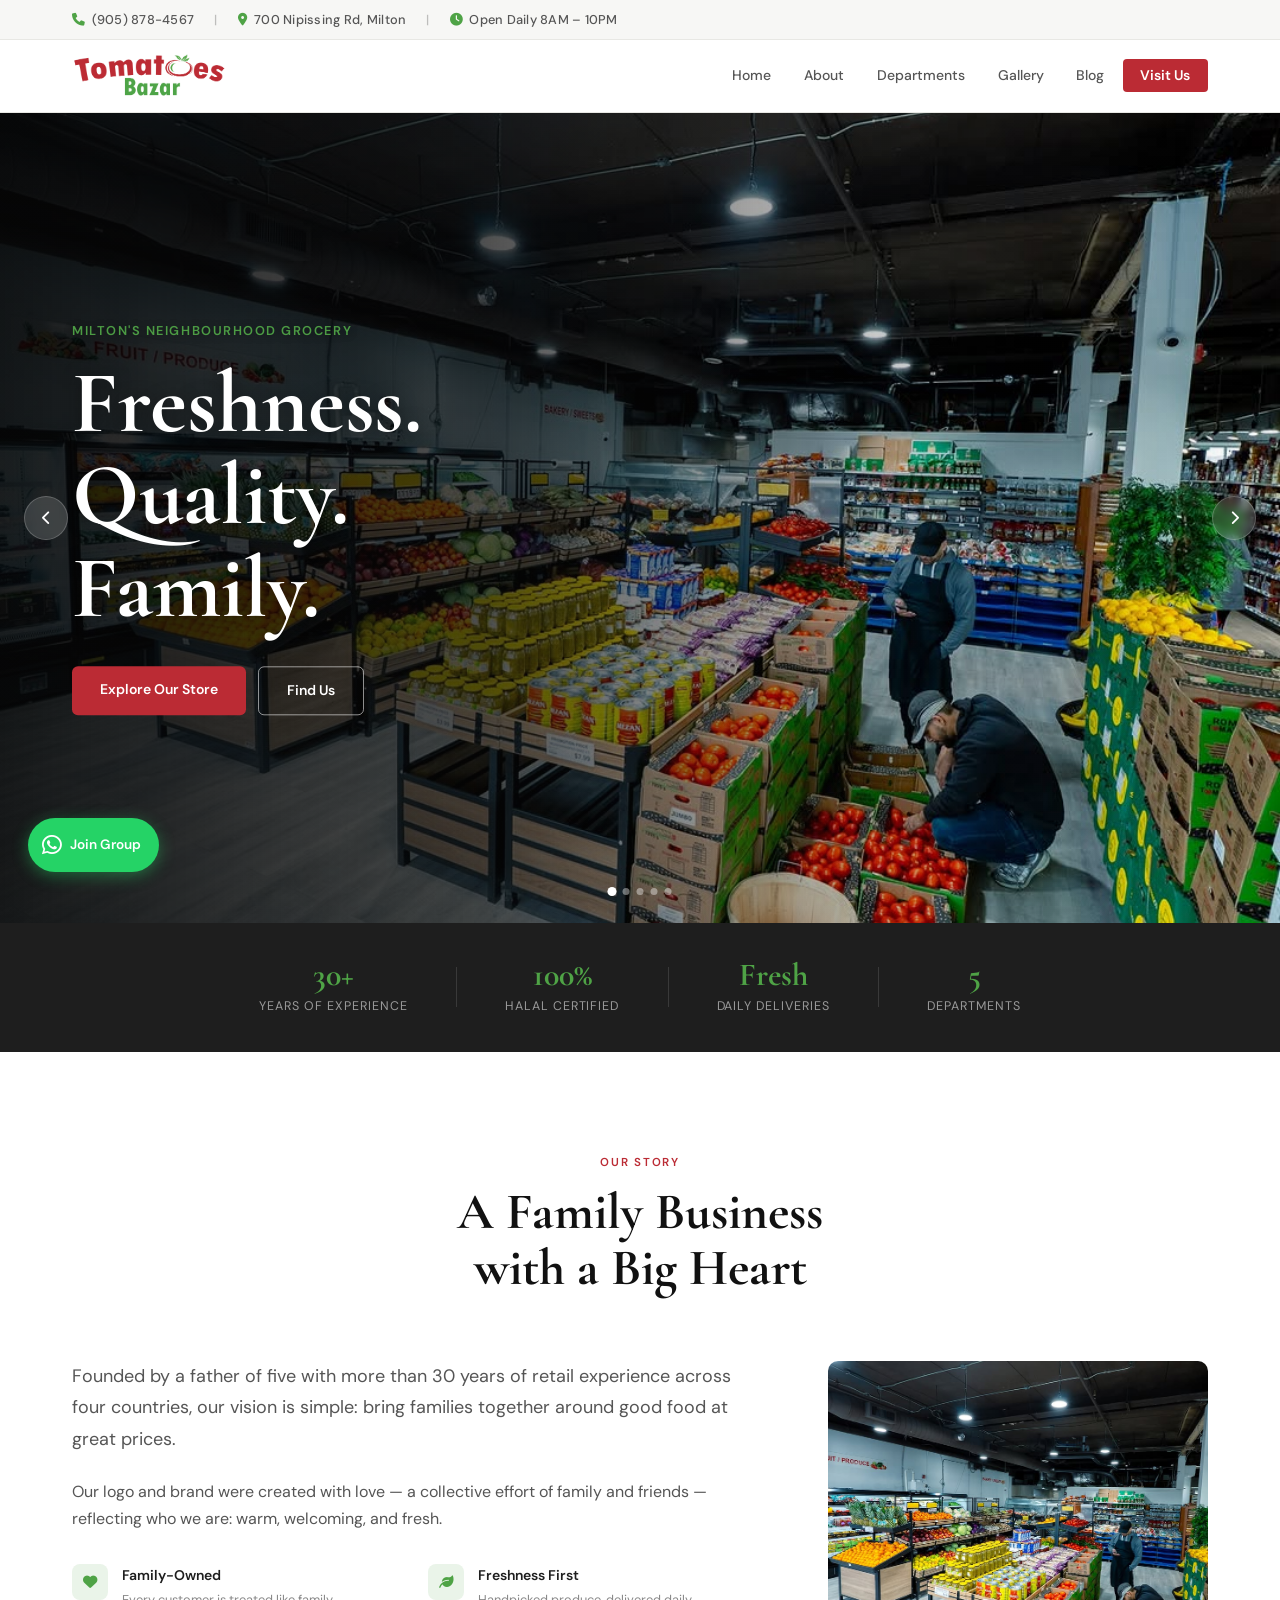
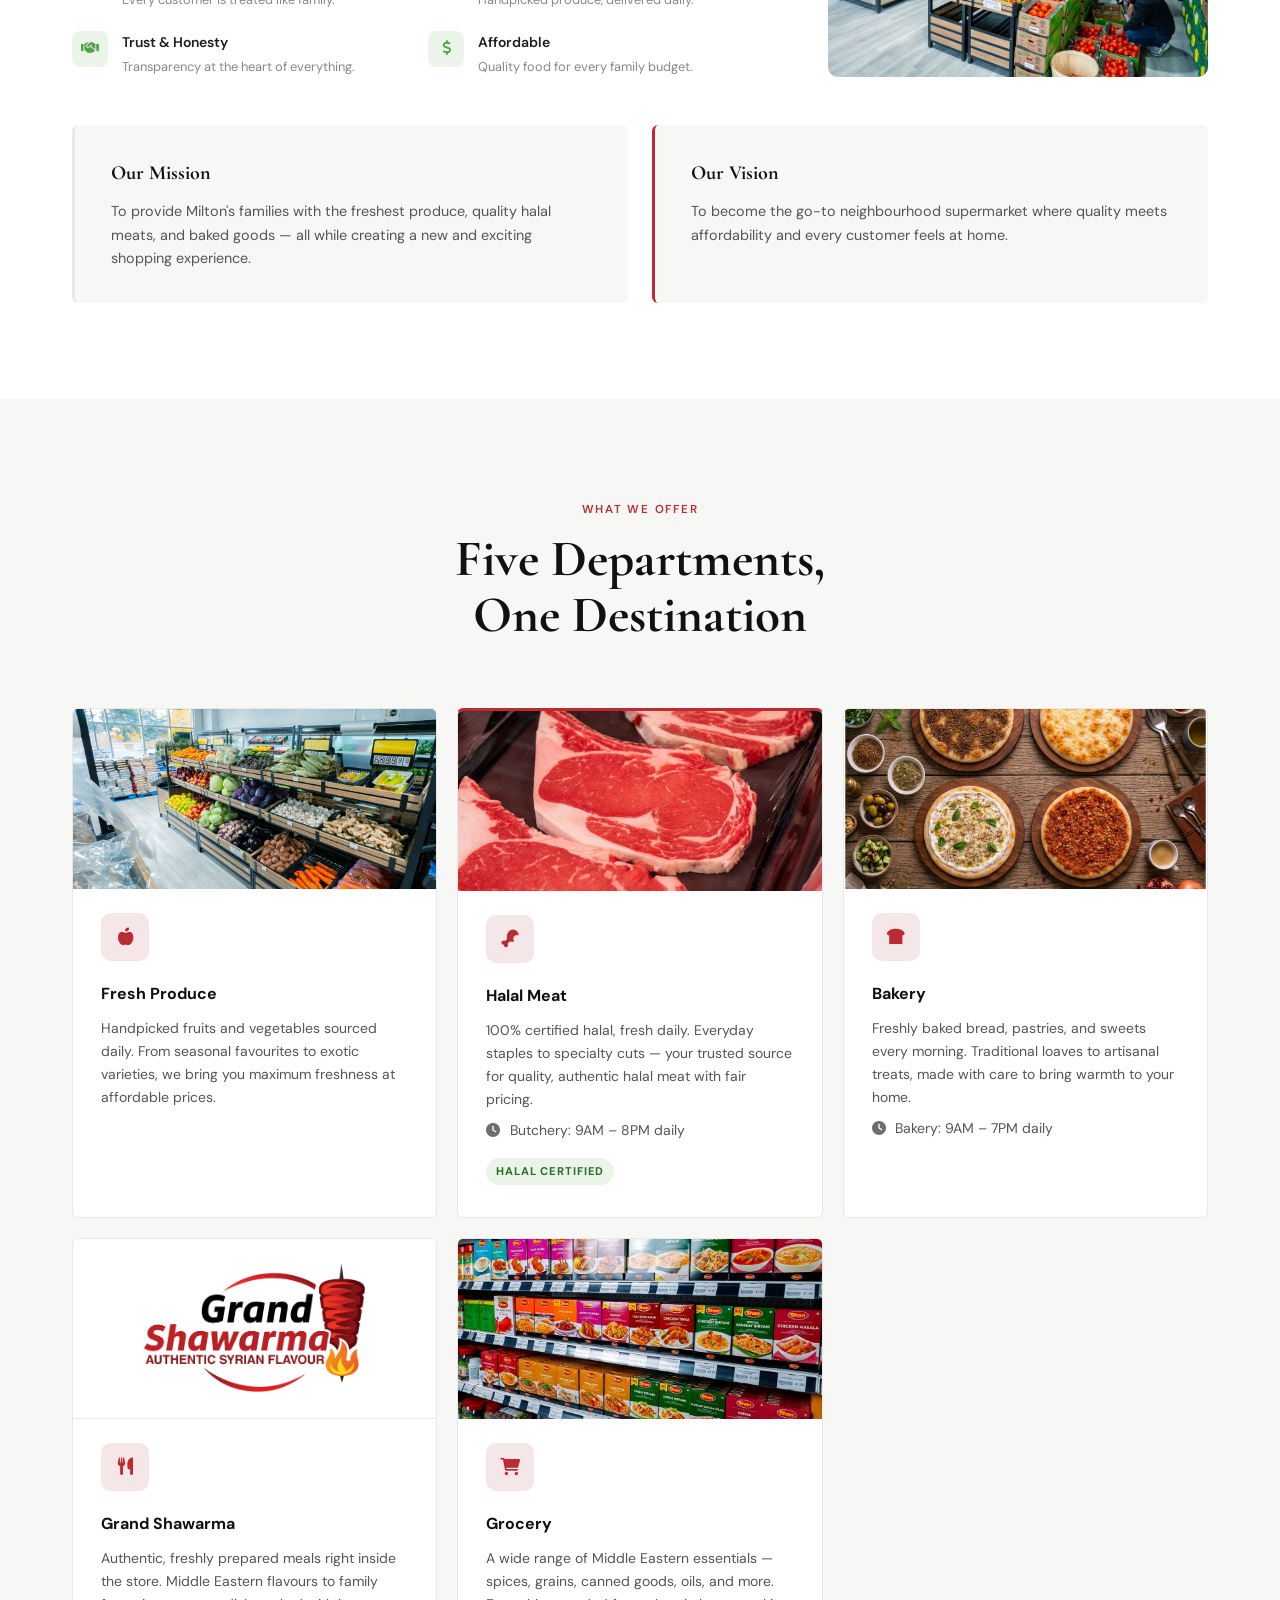
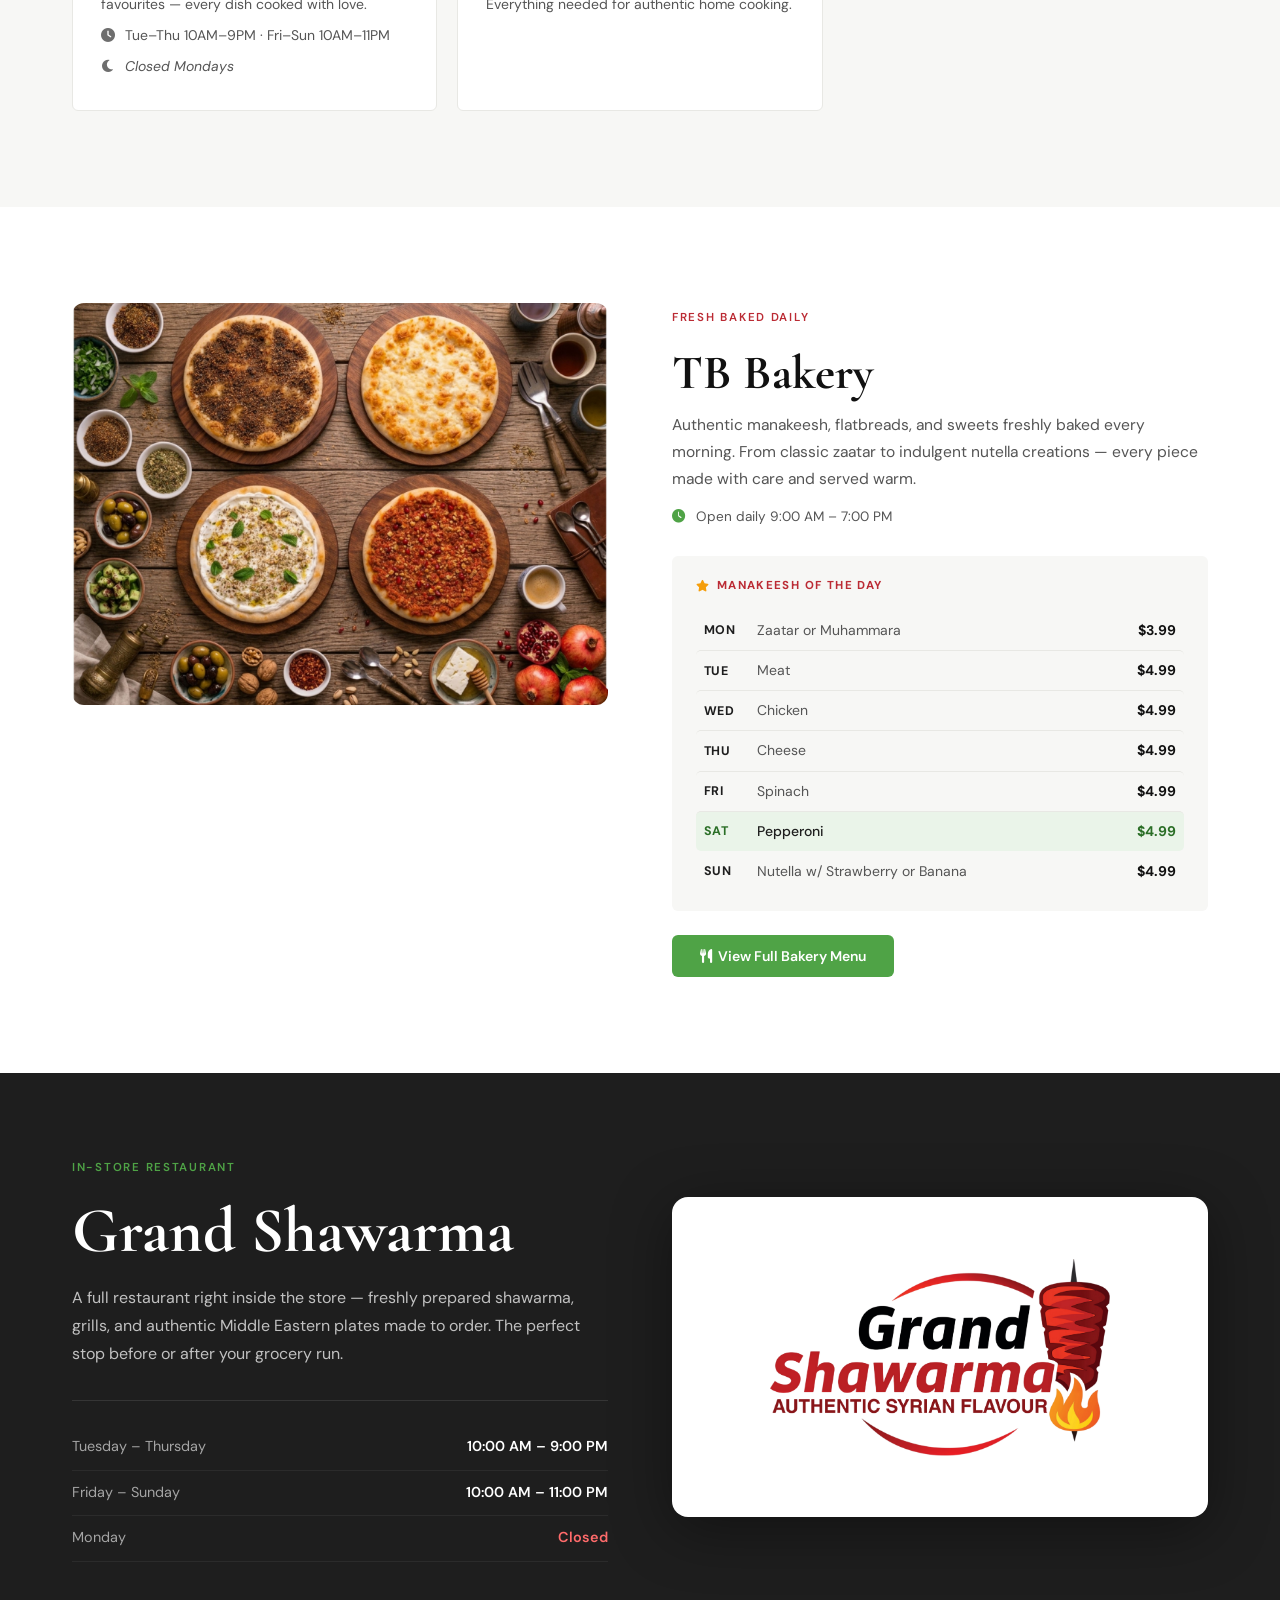
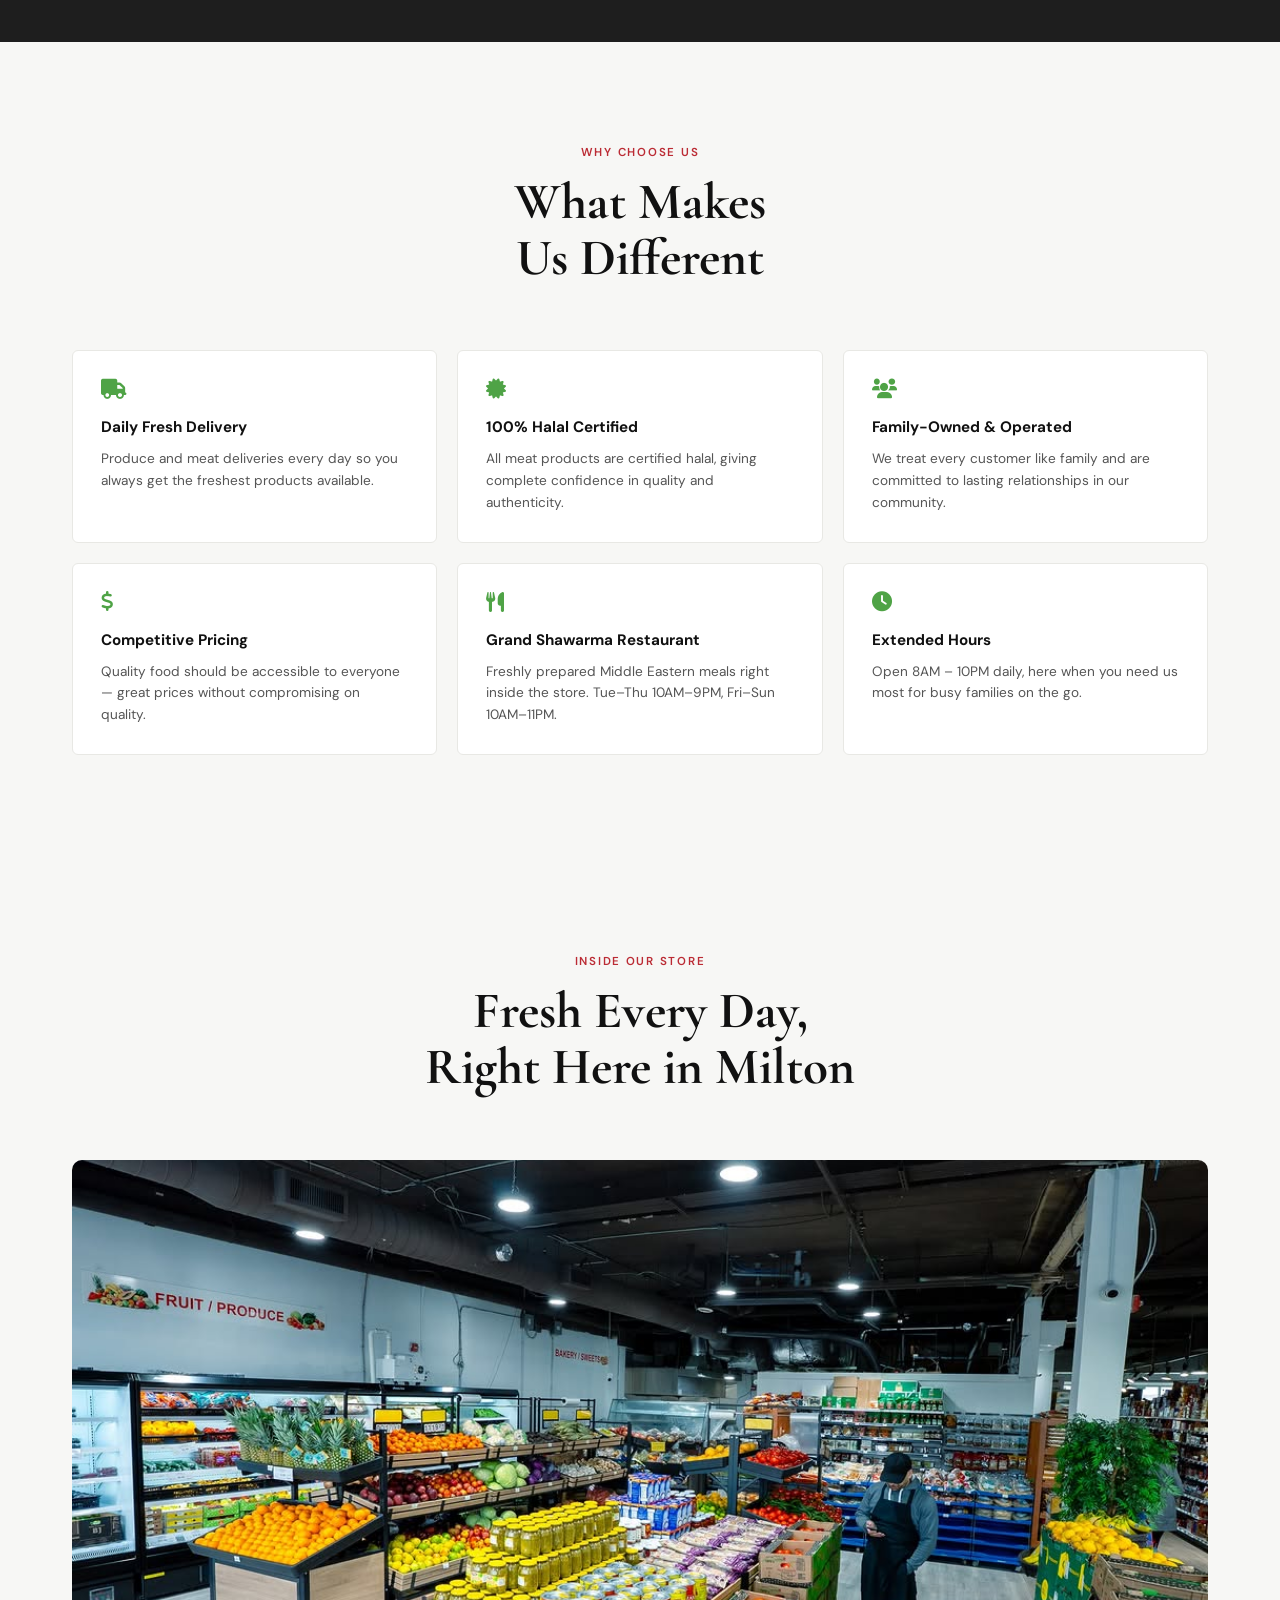
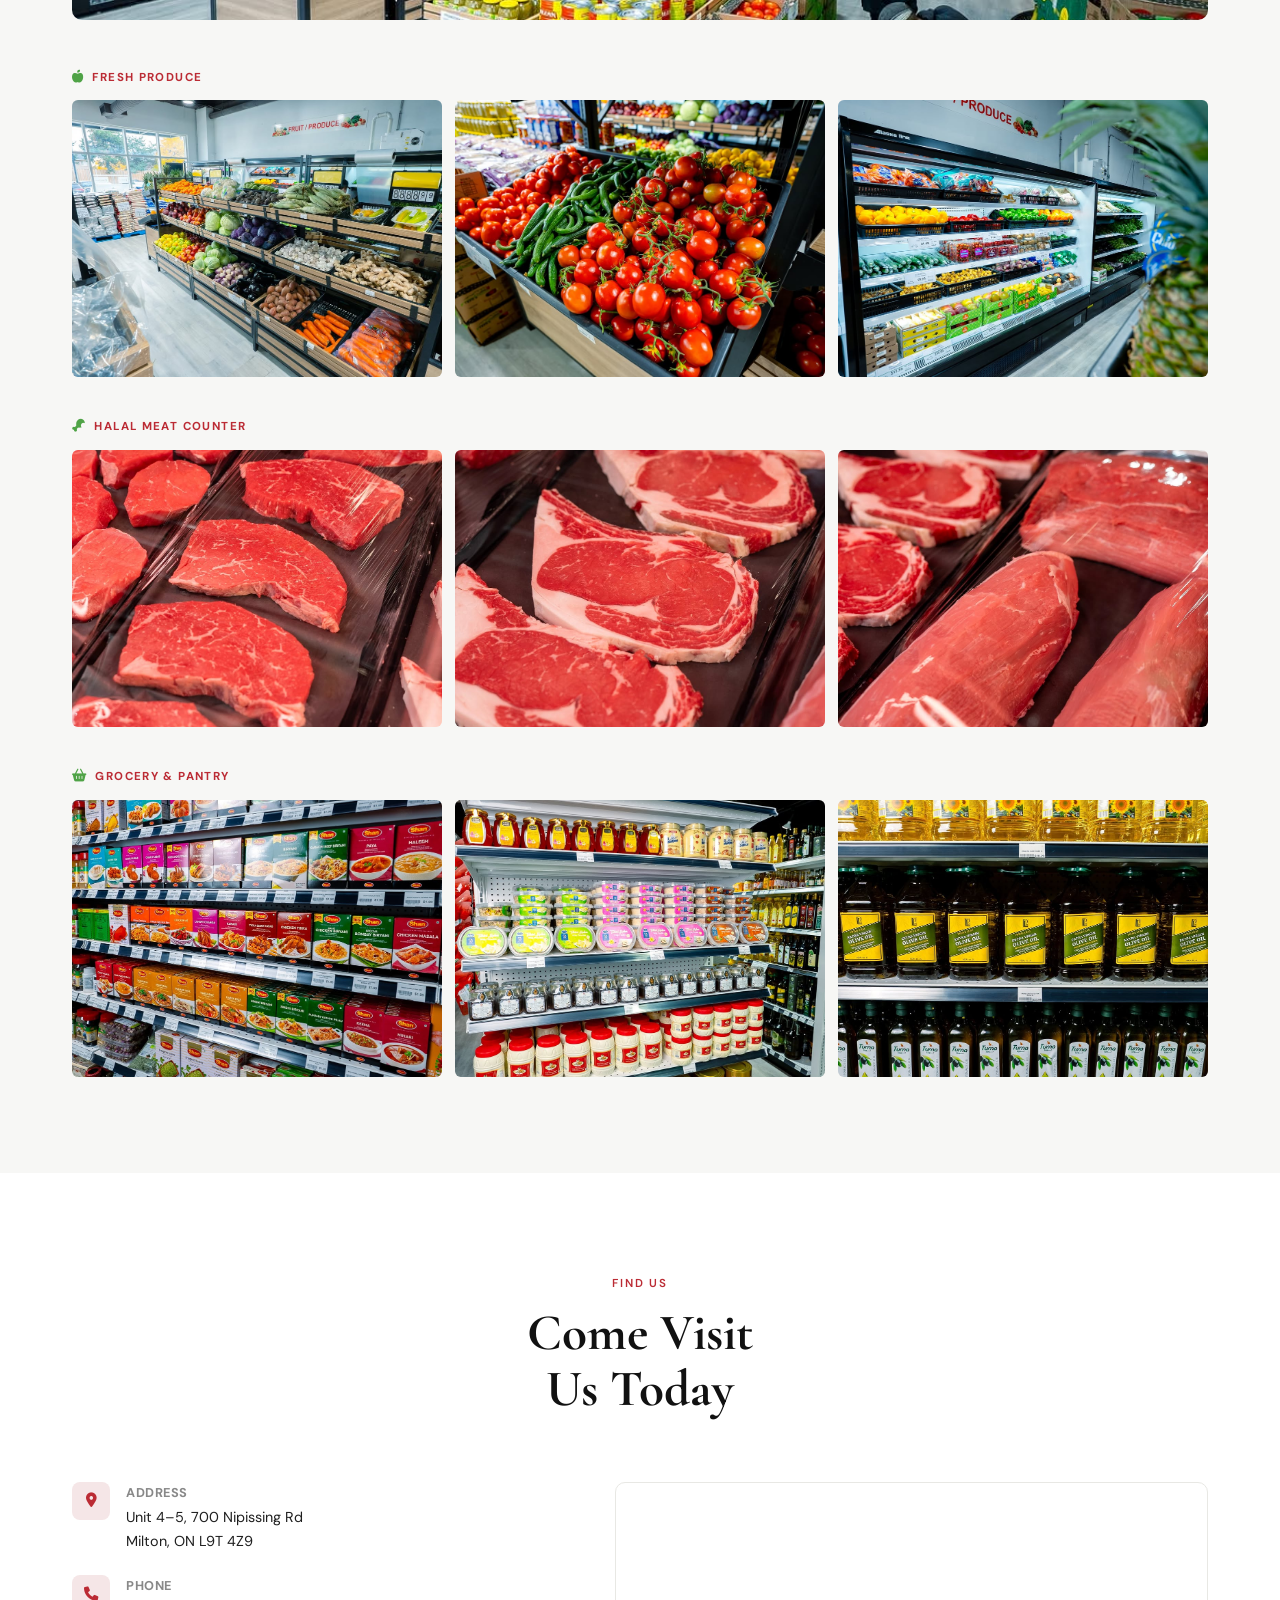
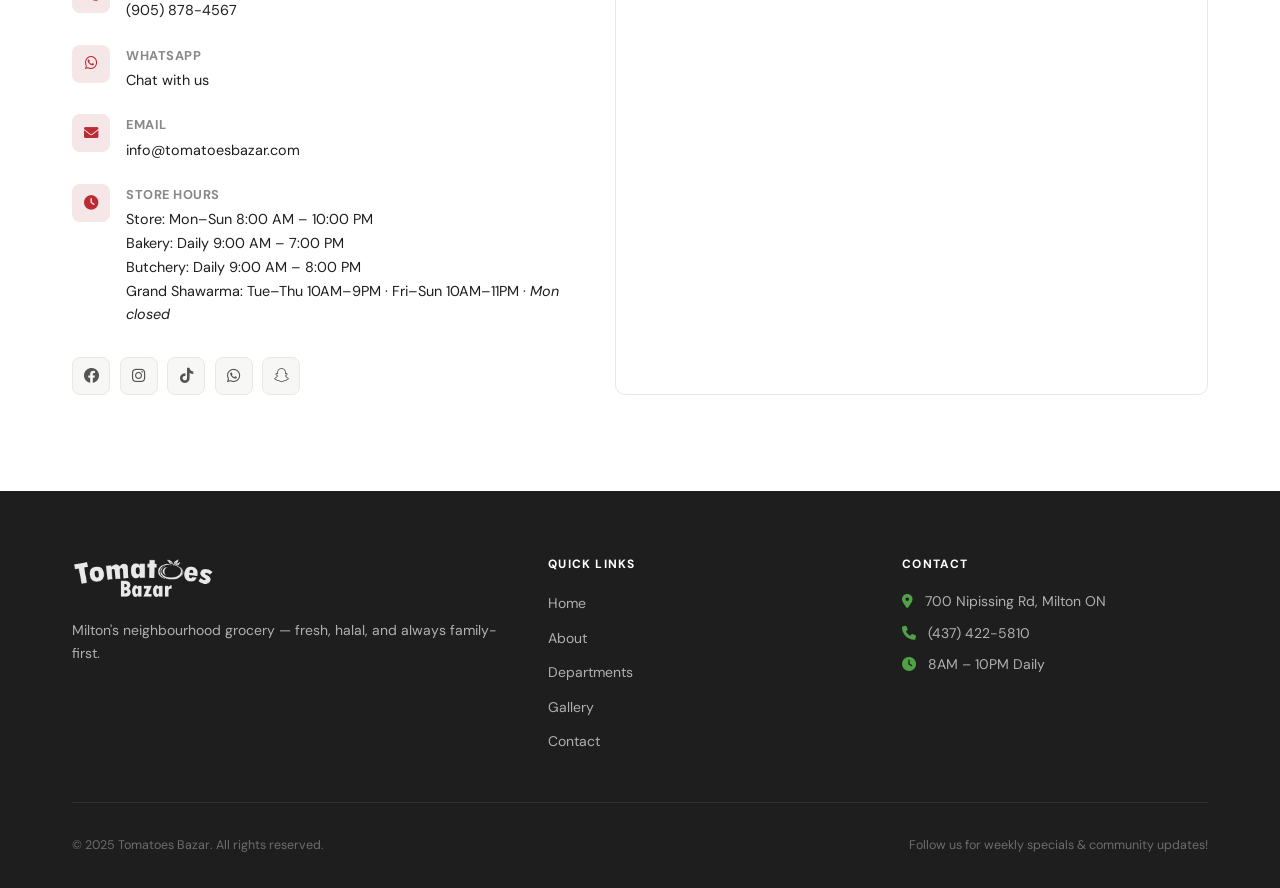
==== commit 6631595f: "Major site update: real photos, SEO, gallery, bakery & shawarma sections - Replace all placeholder/e" ====
--- a/index.html
+++ b/index.html
@@ -3,1334 +3,508 @@
 <head>
     <meta charset="UTF-8">
     <meta name="viewport" content="width=device-width, initial-scale=1.0">
-    <title>Tomatoes Bazar - Fresh Produce, Quality Halal Meat & More</title>
-    <link href="https://fonts.googleapis.com/css2?family=Inter:wght@300;400;500;600;700&display=swap" rel="stylesheet">
+    <title>Tomatoes Bazar | Fresh Halal Groceries &amp; Meat — Milton, ON</title>
+    <meta name="description" content="Tomatoes Bazar is Milton's neighbourhood grocery store with certified halal meat, fresh produce, Middle Eastern groceries, a bakery, and an in-store restaurant. Open daily 8AM–10PM at 700 Nipissing Rd.">
+    <meta name="robots" content="index, follow">
+    <link rel="canonical" href="https://tomatoesbazar.ca/">
+    <meta property="og:type" content="website">
+    <meta property="og:site_name" content="Tomatoes Bazar">
+    <meta property="og:title" content="Tomatoes Bazar | Fresh Halal Groceries &amp; Meat — Milton, ON">
+    <meta property="og:description" content="Milton's neighbourhood grocery: certified halal meat, fresh produce, Middle Eastern essentials, bakery, and restaurant. Open daily 8AM–10PM.">
+    <meta property="og:url" content="https://tomatoesbazar.ca/">
+    <meta property="og:image" content="https://tomatoesbazar.ca/Gallery/574221882_17855656395557410_849179397032553801_n.jpg">
+    <meta name="twitter:card" content="summary_large_image">
+    <meta name="twitter:title" content="Tomatoes Bazar | Fresh Halal Groceries &amp; Meat — Milton, ON">
+    <meta name="twitter:description" content="Milton's neighbourhood grocery: certified halal meat, fresh produce, Middle Eastern essentials, bakery, and restaurant.">
+    <meta name="twitter:image" content="https://tomatoesbazar.ca/Gallery/574221882_17855656395557410_849179397032553801_n.jpg">
+    <link rel="icon" type="image/png" href="full-logo.png">
+    <link rel="apple-touch-icon" href="full-logo.png">
+    <link rel="preconnect" href="https://fonts.googleapis.com">
+    <link href="https://fonts.googleapis.com/css2?family=Cormorant+Garamond:wght@400;500;600;700&family=DM+Sans:wght@300;400;500&display=swap" rel="stylesheet">
     <link rel="stylesheet" href="https://cdnjs.cloudflare.com/ajax/libs/font-awesome/6.0.0/css/all.min.css">
-    <style>
-        * {
-            margin: 0;
-            padding: 0;
-            box-sizing: border-box;
-        }
-
-        body {
-            font-family: 'Inter', sans-serif;
-            line-height: 1.6;
-            color: #333;
-            overflow-x: hidden;
-        }
-
-        /* Header & Navigation */
-        .header {
-            background: #ffffff;
-            color: #2c3e50;
-            padding: 0;
-            position: fixed;
-            width: 100%;
-            top: 0;
-            z-index: 1000;
-            box-shadow: 0 2px 20px rgba(0,0,0,0.08);
-            border-bottom: 3px solid #4FA346;
-        }
-
-        .header .nav-container {
-            padding: 0.1rem 2rem;
-        }
-
-        .nav-container {
-            max-width: 1200px;
-            margin: 0 auto;
-            display: flex;
-            justify-content: space-between;
-            align-items: center;
-            padding: 0;
-            gap: 1.5rem;
-        }
-
-        .nav-menu {
-            display: flex;
-            list-style: none;
-            gap: 2rem;
-            align-items: center;
-        }
-
-        .logo {
-            text-decoration: none;
-            display: flex;
-            align-items: center;
-            transition: transform 0.3s ease;
-            flex-shrink: 0;
-        }
-
-        .logo:hover {
-            transform: scale(1.02); 
-        }
-
-        .logo img {
-            height: 70px;
-            width: auto;
-            padding: 10px;
-            transition: all 0.3s ease;
-        }
-
-        .logo img:hover {
-            transform: scale(1.05);
-        }
-
-        .nav-menu {
-            display: flex;
-            list-style: none;
-            gap: 2rem;
-            align-items: center;
-        }
-
-        .nav-menu a {
-            color: #2c3e50;
-            text-decoration: none;
-            font-weight: 500;
-            font-size: 1rem;
-            padding: 0.5rem 1rem;
-            border-radius: 8px;
-            transition: all 0.3s ease;
-            position: relative;
-        }
-
-        .nav-menu a:hover {
-            color: #4FA346;
-            background: rgba(79, 163, 70, 0.1);
-        }
-
-        .mobile-menu-toggle {
-            display: none;
-            background: none;
-            border: none;
-            color: #2c3e50;
-            font-size: 1.5rem;
-            cursor: pointer;
-            padding: 0.5rem;
-            border-radius: 5px;
-            transition: all 0.3s ease;
-        }
-
-        .mobile-menu-toggle:hover {
-            background: rgba(79, 163, 70, 0.1);
-            color: #4FA346;
-        }
-
-        /* Mobile menu styles - dropdown */
-        @media (max-width: 768px) {
-            .nav-menu {
-                display: none;
-                position: absolute;
-                top: 100%;
-                left: 0;
-                width: 200px;
-                background: white;
-                flex-direction: column;
-                padding: 0;
-                box-shadow: 0 4px 20px rgba(0,0,0,0.15);
-                border-radius: 8px;
-                opacity: 0;
-                visibility: hidden;
-                transform: translateY(-10px);
-                transition: all 0.3s ease;
-                z-index: 1000;
-                overflow: hidden;
-                list-style: none;
-            }
-
-            .nav-menu.active {
-                display: block;
-                opacity: 1;
-                visibility: visible;
-                transform: translateY(0);
-            }
-
-            .nav-menu li {
-                list-style: none;
-            }
-
-            .nav-menu a {
-                padding: 1rem 1.5rem;
-                text-align: left;
-                border-bottom: 1px solid #f0f0f0;
-                width: 100%;
-                font-size: 1rem;
-                font-weight: 500;
-                color: #2c3e50;
-                display: block;
-                transition: all 0.2s ease;
-                text-decoration: none;
-            }
-
-            .nav-menu a:last-child {
-                border-bottom: none;
-            }
-
-            .nav-menu a:hover {
-                background: #f8f9fa;
-                color: #4FA346;
-                padding-left: 2rem;
-            }
-
-            .mobile-menu-toggle {
-                z-index: 1001;
-                position: relative;
-                font-size: 1.5rem;
-            }
-
-            .nav-container {
-                justify-content: space-between;
-            }
-        }
-
-        /* Hero Section - Simplified */
-        .hero {
-            background: linear-gradient(135deg, #f8f9fa 0%, #ffffff 100%);
-            min-height: 100vh;
-            position: relative;
-            display: flex;
-            align-items: center;
-            justify-content: center;
-            padding-top: 100px;
-        }
-
-        .hero-content {
-            display: flex;
-            align-items: center;
-            justify-content: space-between;
-            max-width: 1400px;
-            margin: 0 auto;
-            padding: 0 2rem;
-        }
-
-        .hero-text-section {
-            flex: 0 0 50%;
-            text-align: left;
-            color: #2c3e50;
-            padding-right: 2rem;
-        }
-
-        .hero-video-section {
-            flex: 0 0 auto;
-            display: flex;
-            justify-content: flex-end;
-        }
-
-        .hero-logo {
-            margin-top: 2rem;
-            margin-bottom: 1rem;
-            animation: fadeInUp 1s ease-out 0.3s both;
-        }
-
-        .hero-logo img {
-            height: 200px;
-            width: auto;
-            filter: drop-shadow(0 8px 20px rgba(0,0,0,0.15));
-            transition: all 0.3s ease;
-        }
-
-        .hero-logo img:hover {
-            transform: scale(1.05);
-            filter: drop-shadow(0 12px 25px rgba(0,0,0,0.2));
-        }
-
-        .hero-video-container {
-            width: 100%;
-            max-width: 500px;
-            height: 350px;
-            border-radius: 20px;
-            overflow: hidden;
-            box-shadow: 0 10px 30px rgba(0,0,0,0.2);
-            position: relative;
-            margin-left: auto;
-        }
-
-        .hero-video {
-            width: 100%;
-            height: 100%;
-            border-radius: 12px;
-            display: block;
-            object-fit: cover;
-        }
-
-
-
-        .hero-title {
-            font-size: 3.5rem;
-            font-weight: 700;
-            margin-bottom: 1rem;
-            background: linear-gradient(45deg, #BB2B34, #FF6B35);
-            -webkit-background-clip: text;
-            -webkit-text-fill-color: transparent;
-            background-clip: text;
-        }
-
-        .hero-subtitle {
-            font-size: 1.4rem;
-            margin-bottom: 1.5rem;
-            color: #BB2B34;
-            font-weight: 600;
-        }
-
-        .hero-description {
-            font-size: 1.1rem;
-            margin-bottom: 2.5rem;
-            color: #666;
-            max-width: 600px;
-            margin-left: auto;
-            margin-right: auto;
-        }
-
-        .hero-cta {
-            display: flex;
-            gap: 1.5rem;
-            justify-content: center;
-            flex-wrap: wrap;
-            margin-bottom: 3rem;
-        }
-
-        .cta-primary {
-            background: linear-gradient(45deg, #BB2B34, #e74c3c);
-            color: white;
-            padding: 1rem 2.5rem;
-            border: none;
-            border-radius: 8px;
-            font-size: 1.1rem;
-            font-weight: 600;
-            text-decoration: none;
-            display: inline-block;
-            transition: all 0.3s ease;
-            box-shadow: 0 4px 15px rgba(187, 43, 52, 0.3);
-        }
-
-        .cta-primary:hover {
-            transform: translateY(-2px);
-            box-shadow: 0 6px 20px rgba(187, 43, 52, 0.4);
-        }
-
-        .cta-secondary {
-            background: transparent;
-            color: #4FA346;
-            padding: 1rem 2.5rem;
-            border: 2px solid #4FA346;
-            border-radius: 8px;
-            font-size: 1.1rem;
-            font-weight: 600;
-            text-decoration: none;
-            display: inline-block;
-            transition: all 0.3s ease;
-        }
-
-        .cta-secondary:hover {
-            background: #4FA346;
-            color: white;
-            transform: translateY(-2px);
-        }
-
-        /* Stats Section */
-        .stats-section {
-            background: #f8f9fa;
-            padding: 3rem 0;
-        }
-
-        .hero-stats {
-            display: flex;
-            justify-content: center;
-            gap: 3rem;
-            flex-wrap: wrap;
-        }
-
-        .stat-item {
-            text-align: center;
-            background: white;
-            padding: 1.5rem 2rem;
-            border-radius: 12px;
-            box-shadow: 0 4px 15px rgba(0,0,0,0.08);
-            min-width: 150px;
-        }
-
-        .stat-number {
-            font-size: 2.5rem;
-            font-weight: 700;
-            color: #4FA346;
-            display: block;
-            line-height: 1;
-        }
-
-        .stat-label {
-            font-size: 0.9rem;
-            color: #666;
-            margin-top: 0.5rem;
-            font-weight: 500;
-        }
-
-        /* Main Content */
-        .container {
-            max-width: 1200px;
-            margin: 0 auto;
-            padding: 0 2rem;
-        }
-
-        .section {
-            padding: 5rem 0;
-        }
-
-        .section h2 {
-            font-size: 2.5rem;
-            text-align: center;
-            margin-bottom: 3rem;
-            color: #2c3e50;
-            position: relative;
-        }
-
-        .section h2::after {
-            content: '';
-            position: absolute;
-            bottom: -10px;
-            left: 50%;
-            transform: translateX(-50%);
-            width: 60px;
-            height: 4px;
-            background: linear-gradient(90deg, #BB2B34, #FF6B35);
-            border-radius: 2px;
-        }
-
-        /* About Section */
-        .about {
-            background: #f8f9fa;
-        }
-
-        .about-content {
-            display: grid;
-            grid-template-columns: 1fr 1fr;
-            gap: 4rem;
-            align-items: center;
-        }
-
-        .about-text h3 {
-            font-size: 1.6rem;
-            color: #BB2B34;
-            margin-bottom: 1rem;
-            font-weight: 600;
-        }
-
-        .about-text p {
-            margin-bottom: 1.5rem;
-            color: #666;
-            font-size: 1rem;
-            line-height: 1.7;
-        }
-
-        .values-grid {
-            display: grid;
-            grid-template-columns: repeat(auto-fit, minmax(250px, 1fr));
-            gap: 2rem;
-            margin-top: 3rem;
-        }
-
-        /* About Section Layout */
-        .about-main-content {
-            margin-bottom: 3rem;
-        }
-
-        .about-text-blocks {
-            display: grid;
-            grid-template-columns: repeat(auto-fit, minmax(300px, 1fr));
-            gap: 2rem;
-            margin-top: 2rem;
-        }
-
-        .text-block {
-            background: white;
-            padding: 2rem;
-            border-radius: 12px;
-            box-shadow: 0 4px 15px rgba(0,0,0,0.08);
-            transition: all 0.3s ease;
-            border: 1px solid #f0f0f0;
-        }
-
-        .text-block:hover {
-            transform: translateY(-5px);
-            box-shadow: 0 8px 25px rgba(0,0,0,0.15);
-        }
-
-        .text-block h3 {
-            color: #BB2B34;
-            margin-bottom: 1rem;
-            font-size: 1.3rem;
-        }
-
-        .text-block p {
-            color: #666;
-            line-height: 1.6;
-            margin: 0;
-        }
-
-        /* Tomato Man Images - Side Layout */
-        .content-with-tomato {
-            display: flex;
-            align-items: center;
-            gap: 3rem;
-            margin: 3rem 0;
-        }
-
-        .content-text {
-            flex: 1;
-        }
-
-        .tomato-side {
-            flex: 0 0 auto;
-        }
-
-        .tomato-side img {
-            width: 300px;
-            height: 300px;
-            object-fit: cover;
-            border-radius: 20px;
-            transition: all 0.3s ease;
-        }
-
-        .tomato-side img:hover {
-            transform: scale(1.05);
-        }
-
-        /* Alternating layouts */
-        .tomato-left .content-with-tomato {
-            flex-direction: row;
-        }
-
-        .tomato-right .content-with-tomato {
-            flex-direction: row-reverse;
-        }
-
-        .value-card {
-            background: white;
-            padding: 2rem;
-            border-radius: 12px;
-            text-align: center;
-            box-shadow: 0 4px 15px rgba(0,0,0,0.08);
-            transition: all 0.3s ease;
-            border: 1px solid #f0f0f0;
-        }
-
-        .value-card:hover {
-            transform: translateY(-5px);
-            box-shadow: 0 8px 25px rgba(0,0,0,0.12);
-        }
-
-        .value-card i {
-            font-size: 2.5rem;
-            color: #BB2B34;
-            margin-bottom: 1rem;
-            transition: all 0.3s ease;
-        }
-
-        .value-card:hover i {
-            color: #4FA346;
-            transform: scale(1.1);
-        }
-
-        .value-card h3 {
-            font-size: 1.2rem;
-            margin-bottom: 1rem;
-            color: #2c3e50;
-            font-weight: 600;
-        }
-
-        /* Departments Section */
-        .departments {
-            background: white;
-        }
-
-        .departments-grid {
-            display: grid;
-            grid-template-columns: repeat(auto-fit, minmax(300px, 1fr));
-            gap: 2rem;
-        }
-
-        .department-card {
-            background: white;
-            padding: 2rem;
-            border-radius: 12px;
-            text-align: center;
-            transition: all 0.3s ease;
-            border: 1px solid #f0f0f0;
-            position: relative;
-            overflow: hidden;
-        }
-
-        .department-card::before {
-            content: '';
-            position: absolute;
-            top: 0;
-            left: 0;
-            right: 0;
-            height: 4px;
-            background: linear-gradient(90deg, #BB2B34, #FF6B35);
-            transform: scaleX(0);
-            transition: transform 0.3s ease;
-        }
-
-        .department-card:hover::before {
-            transform: scaleX(1);
-        }
-
-        .department-card:hover {
-            transform: translateY(-5px);
-            box-shadow: 0 8px 25px rgba(0,0,0,0.12);
-        }
-
-        .department-card i {
-            font-size: 2.5rem;
-            color: #BB2B34;
-            margin-bottom: 1rem;
-            transition: all 0.3s ease;
-        }
-
-        .department-card:hover i {
-            color: #4FA346;
-            transform: scale(1.1);
-        }
-
-        .department-card h3 {
-            font-size: 1.3rem;
-            margin-bottom: 1rem;
-            color: #2c3e50;
-            font-weight: 600;
-        }
-
-        .department-card p {
-            color: #666;
-            line-height: 1.6;
-        }
-
-
-        /* Contact Section */
-        .contact {
-            background: white;
-            color: #2c3e50;
-        }
-
-        .contact-content {
-            display: grid;
-            grid-template-columns: 1fr 1fr;
-            gap: 3rem;
-        }
-
-        .contact-info h3 {
-            font-size: 1.8rem;
-            margin-bottom: 2rem;
-            color: #BB2B34;
-        }
-
-        .contact-item {
-            display: flex;
-            align-items: center;
-            margin-bottom: 1.5rem;
-        }
-
-        .contact-item i {
-            font-size: 1.5rem;
-            color: #4FA346;
-            margin-right: 1rem;
-            width: 30px;
-        }
-
-        .map-container {
-            background: #f8f9fa;
-            border-radius: 12px;
-            padding: 2rem;
-            text-align: center;
-            box-shadow: 0 4px 15px rgba(0, 0, 0, 0.1);
-        }
-
-        .map-container h3 {
-            color: #2c3e50;
-            margin-bottom: 1rem;
-        }
-
-
-        /* Footer */
-        .footer {
-            background: #4FA346;
-            color: white;
-            text-align: center;
-            padding: 2rem 0;
-        }
-
-        .social-links {
-            margin: 1rem 0;
-        }
-
-        .social-links a {
-            color: white;
-            font-size: 1.5rem;
-            margin: 0 1rem;
-            transition: color 0.3s ease;
-        }
-
-        .social-links a:hover {
-            color: #FF6B35;
-        }
-
-        .social-links a[href*="wa.me"]:hover {
-            color: #25D366;
-        }
-
-        /* Floating WhatsApp Button */
-        .floating-whatsapp {
-            position: fixed;
-            bottom: 20px;
-            right: 20px;
-            width: 60px;
-            height: 60px;
-            background: #25D366;
-            color: white;
-            border-radius: 50%;
-            display: flex;
-            align-items: center;
-            justify-content: center;
-            text-decoration: none;
-            box-shadow: 0 4px 20px rgba(37, 211, 102, 0.4);
-            z-index: 1000;
-            transition: all 0.3s ease;
-            font-size: 28px;
-        }
-
-        .floating-whatsapp:hover {
-            background: #128C7E;
-            transform: scale(1.1);
-            box-shadow: 0 6px 25px rgba(37, 211, 102, 0.6);
-        }
-
-        .floating-whatsapp:active {
-            transform: scale(0.95);
-        }
-
-        /* Pulse animation for floating WhatsApp button */
-        @keyframes pulse {
-            0% {
-                box-shadow: 0 4px 20px rgba(37, 211, 102, 0.4);
-            }
-            50% {
-                box-shadow: 0 4px 20px rgba(37, 211, 102, 0.8), 0 0 0 10px rgba(37, 211, 102, 0.1);
-            }
-            100% {
-                box-shadow: 0 4px 20px rgba(37, 211, 102, 0.4);
-            }
-        }
-
-        .floating-whatsapp {
-            animation: pulse 2s infinite;
-        }
-
-        /* Tooltip for floating WhatsApp button */
-        .floating-whatsapp::before {
-            content: "Chat with us on WhatsApp";
-            position: absolute;
-            right: 70px;
-            top: 50%;
-            transform: translateY(-50%);
-            background: #333;
-            color: white;
-            padding: 8px 12px;
-            border-radius: 6px;
-            font-size: 14px;
-            white-space: nowrap;
-            opacity: 0;
-            visibility: hidden;
-            transition: all 0.3s ease;
-            z-index: 1001;
-        }
-
-        .floating-whatsapp::after {
-            content: "";
-            position: absolute;
-            right: 60px;
-            top: 50%;
-            transform: translateY(-50%);
-            border: 6px solid transparent;
-            border-left-color: #333;
-            opacity: 0;
-            visibility: hidden;
-            transition: all 0.3s ease;
-            z-index: 1001;
-        }
-
-        .floating-whatsapp:hover::before,
-        .floating-whatsapp:hover::after {
-            opacity: 1;
-            visibility: visible;
-        }
-
-        /* Responsive Design */
-        @media (max-width: 768px) {
-            .nav-menu {
-                display: none;
-            }
-
-            .mobile-menu-toggle {
-                display: block;
-            }
-
-            .logo img {
-                height: 50px;
-            }
-
-            .header .nav-container {
-                padding: 0.5rem 1rem;
-            }
-
-            .logo {
-                position: static;
-                transform: none;
-            }
-
-            .logo:hover {
-                transform: scale(1.02);
-            }
-
-            /* Mobile header contact bar */
-            .header > div:first-child {
-                padding: 0.3rem 0;
-                font-size: 0.8rem;
-            }
-
-            .header > div:first-child > div {
-                flex-direction: column;
-                gap: 0.2rem;
-                padding: 0 0.5rem;
-                text-align: center;
-            }
-
-            .header > div:first-child > div > div:first-child {
-                display: flex;
-                flex-direction: row;
-                justify-content: center;
-                gap: 0.3rem;
-                flex-wrap: wrap;
-            }
-
-            .header > div:first-child > div > div:last-child {
-                display: flex;
-                justify-content: center;
-                align-items: center;
-                gap: 0.3rem;
-            }
-
-            .header > div:first-child span {
-                white-space: nowrap;
-                padding: 0.1rem 0.2rem;
-                font-size: 0.75rem;
-            }
-
-            .header > div:first-child i {
-                font-size: 0.6rem;
-                margin-right: 0.3rem;
-            }
-
-            .hero {
-                padding-top: 200px;
-                min-height: 90vh;
-            }
-
-            .hero-content {
-                flex-direction: column;
-                text-align: center;
-                gap: 2rem;
-                padding: 0 1rem;
-                justify-content: center;
-            }
-
-            .hero-text-section {
-                text-align: center;
-                padding-right: 0;
-            }
-
-            .hero-video-container {
-                margin-left: 0;
-                margin: 0 auto;
-            }
-
-            .hero-title {
-                font-size: 2.2rem;
-                line-height: 1.2;
-            }
-
-            .hero-subtitle {
-                font-size: 1.1rem;
-            }
-
-            .hero-description {
-                font-size: 0.95rem;
-                margin-bottom: 2rem;
-            }
-
-            .hero-cta {
-                flex-direction: column;
-                align-items: center;
-                gap: 1rem;
-                margin-bottom: 2rem;
-            }
-
-            .cta-primary, .cta-secondary {
-                width: 100%;
-                max-width: 250px;
-                text-align: center;
-                padding: 1rem 2rem;
-            }
-
-            .stats-section {
-                padding: 2rem 0;
-            }
-
-            .hero-stats {
-                flex-direction: column;
-                gap: 1rem;
-            }
-
-            .stat-item {
-                padding: 1rem 1.5rem;
-                min-width: auto;
-            }
-
-            .hero-logo img {
-                height: 130px;
-            }
-
-            .hero-video-container {
-                max-width: 420px;
-                height: 280px;
-                margin: 0 auto;
-            }
-
-            .about-content,
-            .contact-content {
-                grid-template-columns: 1fr;
-            }
-
-            .section h2 {
-                font-size: 1.8rem;
-            }
-
-            .container {
-                padding: 0 1rem;
-            }
-
-            .departments-grid {
-                grid-template-columns: 1fr;
-            }
-
-            .values-grid {
-                grid-template-columns: 1fr;
-            }
-
-            .about-text-blocks {
-                grid-template-columns: 1fr;
-                gap: 1.5rem;
-            }
-
-            .text-block {
-                padding: 1.5rem;
-            }
-
-            .content-with-tomato {
-                flex-direction: column;
-                text-align: center;
-                gap: 2rem;
-            }
-
-            .tomato-side img {
-                width: 250px;
-                height: 250px;
-            }
-        }
-
-        @media (max-width: 480px) {
-            .hero {
-                padding-top: 180px;
-            }
-
-            .hero-title {
-                font-size: 1.8rem;
-            }
-
-            .hero-logo img {
-                height: 100px;
-            }
-
-            .hero-video-container {
-                max-width: 320px;
-                height: 200px;
-                margin-bottom: 1rem;
-            }
-
-            .stats-section {
-                padding: 1.5rem 0;
-            }
-
-            .hero-stats {
-                gap: 0.8rem;
-            }
-
-
-            .stat-item {
-                padding: 0.8rem 1rem;
-            }
-
-            .tomato-side img {
-                width: 200px;
-                height: 200px;
-            }
-
-            .text-block {
-                padding: 1rem;
-            }
-
-            .about-text-blocks {
-                gap: 1rem;
-            }
-
-            .stat-number {
-                font-size: 2rem;
-            }
-
-            .section h2 {
-                font-size: 1.6rem;
-            }
-        }
-
-        /* Smooth scrolling */
-        html {
-            scroll-behavior: smooth;
-        }
-
-        /* Animation classes */
-        .fade-in {
-            opacity: 0;
-            transform: translateY(30px);
-            transition: all 0.6s ease;
-        }
-
-        .fade-in.visible {
-            opacity: 1;
-            transform: translateY(0);
-        }
-
-        /* Gradient Text */
-        .gradient-text {
-            background: linear-gradient(45deg, #BB2B34, #FF6B35);
-            -webkit-background-clip: text;
-            -webkit-text-fill-color: transparent;
-            background-clip: text;
-        }
-    </style>
+    <link rel="stylesheet" href="styles.css">
+    <script type="application/ld+json">
+    {
+      "@context": "https://schema.org",
+      "@type": "GroceryStore",
+      "name": "Tomatoes Bazar",
+      "url": "https://tomatoesbazar.ca",
+      "logo": "https://tomatoesbazar.ca/full-logo.png",
+      "image": "https://tomatoesbazar.ca/Gallery/574221882_17855656395557410_849179397032553801_n.jpg",
+      "description": "Tomatoes Bazar is Milton's neighbourhood grocery offering certified halal meat, fresh produce, Middle Eastern groceries, a bakery, and an in-store restaurant.",
+      "address": {
+        "@type": "PostalAddress",
+        "streetAddress": "Unit 4-5, 700 Nipissing Rd",
+        "addressLocality": "Milton",
+        "addressRegion": "ON",
+        "postalCode": "L9T 4Z9",
+        "addressCountry": "CA"
+      },
+      "geo": {
+        "@type": "GeoCoordinates",
+        "latitude": 43.52021,
+        "longitude": -79.86721
+      },
+      "telephone": "+19058784567",
+      "priceRange": "$$",
+      "openingHoursSpecification": {
+        "@type": "OpeningHoursSpecification",
+        "dayOfWeek": ["Monday","Tuesday","Wednesday","Thursday","Friday","Saturday","Sunday"],
+        "opens": "08:00",
+        "closes": "22:00"
+      },
+      "sameAs": [
+        "https://www.instagram.com/tomatoesbazar/",
+        "https://www.tiktok.com/@tomatoes.bazar"
+      ]
+    }
+    </script>
 </head>
 <body>
-    <!-- Header -->
-    <header class="header">
-        <!-- Top Contact Bar -->
-        <div style="background: #4FA346; color: white; padding: 0.5rem 0; text-align: center; font-size: 0.9rem;">
-            <div style="max-width: 1200px; margin: 0 auto; padding: 0 2rem; display: flex; justify-content: space-between; align-items: center; flex-wrap: wrap; gap: 1rem;">
-                <div style="display: flex; align-items: center; gap: 2rem;">
-                    <span><i class="fas fa-phone" style="margin-right: 0.5rem;"></i>(905) 878-4567</span>
-                    <span><i class="fas fa-map-marker-alt" style="margin-right: 0.5rem;"></i>700 Nipissing Rd, Milton</span>
-                </div>
-                <div style="display: flex; align-items: center; gap: 1rem;">
-                    <span><i class="fas fa-clock" style="margin-right: 0.5rem;"></i>8AM-9PM Daily</span>
-                    <span style="background: #BB2B34; padding: 0.3rem 0.8rem; border-radius: 20px; font-weight: 600; font-size: 0.8rem;">Fresh Daily!</span>
-                </div>
-            </div>
-        </div>
-        
-        <!-- Main Navigation -->
-        <nav class="nav-container">
-            <button class="mobile-menu-toggle">
-                <i class="fas fa-bars"></i>
+
+    <!-- Top Bar -->
+    <div class="top-bar">
+        <div class="top-bar-inner">
+            <span><i class="fas fa-phone"></i>(905) 878-4567</span>
+            <span class="top-bar-divider">|</span>
+            <span><i class="fas fa-map-marker-alt"></i>700 Nipissing Rd, Milton</span>
+            <span class="top-bar-divider">|</span>
+            <span><i class="fas fa-clock"></i>Open Daily 8AM – 10PM</span>
+        </div>
+    </div>
+
+    <!-- Header / Nav -->
+    <header class="header" id="header">
+        <nav class="nav">
+            <button class="mobile-toggle" id="mobileToggle" aria-label="Menu">
+                <span></span><span></span><span></span>
             </button>
-            <a href="#" class="logo">
-                <img src="full-logo.png" alt="Tomatoes Bazar Logo">
+            <a href="#home" class="nav-logo">
+                <img src="full-logo.png" alt="Tomatoes Bazar">
             </a>
-            <ul class="nav-menu">
+            <ul class="nav-links" id="navLinks">
                 <li><a href="#home">Home</a></li>
                 <li><a href="#about">About</a></li>
                 <li><a href="#departments">Departments</a></li>
-                <li><a href="#offerings">Offerings</a></li>
-                <li><a href="https://tomatoesbazar.ca/blog">Blogs</a></li>
-                <li><a href="#contact">Contact</a></li>
+                <li><a href="#galleries">Gallery</a></li>
+                <li><a href="blog.html">Blog</a></li>
+                <li><a href="#contact" class="nav-cta">Visit Us</a></li>
             </ul>
         </nav>
     </header>
 
-    <!-- Hero Section -->
+    <!-- Hero: Photo Carousel + Video -->
     <section id="home" class="hero">
-        <div class="hero-content">
-            <div class="hero-text-section">
-                <div class="hero-logo">
-                    <img src="logo.png" alt="Tomatoes Bazar Logo">
-                </div>
-                <h1 class="hero-title">Freshness. Quality. Family.</h1>
-                <p class="hero-subtitle">Milton's Premier Grocery Experience</p>
-                <p class="hero-description">
-                    Welcome to <strong>Tomatoes Bazar</strong> - where fresh produce, quality halal meat, 
-                    and artisanal baked goods come together in a family-driven marketplace built on 
-                    trust, tradition, and a passion for exceptional food.
-                </p>
-                <div class="hero-cta">
-                    <a href="#departments" class="cta-primary">Explore Us!</a>
-                    <a href="#contact" class="cta-secondary">Visit Store</a>
-                </div>
-            </div>
-            <div class="hero-video-container">
-                <video class="hero-video" autoplay playsinline controls preload="auto">
-                    <source src="TomatoesCartoon.mp4" type="video/mp4">
-                    Your browser does not support the video tag.
-                </video>
-            </div>
-        </div>
-    </section>
-
-    <!-- Stats Section -->
-    <section class="stats-section">
-        <div class="container">
-            <div class="hero-stats">
-                <div class="stat-item">
-                    <span class="stat-number">30+</span>
-                    <span class="stat-label">Years Experience</span>
-                </div>
-                <div class="stat-item">
-                    <span class="stat-number">100%</span>
-                    <span class="stat-label">Halal Certified</span>
-                </div>
-                <div class="stat-item">
-                    <span class="stat-number">Fresh</span>
-                    <span class="stat-label">Daily Delivery</span>
-                </div>
-            </div>
-        </div>
-    </section>
-
-    <!-- About Section -->
-    <section id="about" class="section about">
-        <div class="container">
-            <h2 class="gradient-text">About Us</h2>
-            <div class="about-content">
-                <div class="about-main-content">
-                    <div class="tomato-left">
-                        <div class="content-with-tomato">
-                            <div class="content-text">
-                                <h3>Our Story</h3>
-                                <p>Tomatoes Bazar is a family business with a big heart. Founded by a father of five with more than 30 years of retail experience across four countries, our vision is simple: bring families together around good food at great prices.</p>
-                                <p>Our logo and brand were created with love — a collective effort of family and friends — reflecting who we are: warm, welcoming, and fresh.</p>
+
+        <!-- Photo carousel background -->
+        <div class="hero-carousel" id="heroCarousel">
+            <div class="hero-slide active">
+                <img src="Gallery/574221882_17855656395557410_849179397032553801_n.jpg" alt="Inside Tomatoes Bazar — Milton's neighbourhood grocery store with fresh produce, bakery, and aisles" loading="eager">
+            </div>
+            <div class="hero-slide">
+                <img src="Gallery/produce.jpg" alt="Fresh fruit and vegetable section at Tomatoes Bazar Milton" loading="lazy">
+            </div>
+            <div class="hero-slide">
+                <img src="Gallery/meat (5).jpg" alt="Premium certified halal ribeye cuts at Tomatoes Bazar butchery Milton" loading="lazy">
+            </div>
+            <div class="hero-slide">
+                <img src="Gallery/spices.jpg" alt="Middle Eastern spices and grocery aisles at Tomatoes Bazar Milton" loading="lazy">
+            </div>
+            <div class="hero-slide">
+                <img src="Gallery/tomato.jpg" alt="Vine-ripe tomatoes and fresh vegetables at Tomatoes Bazar Milton" loading="lazy">
+            </div>
+            <div class="hero-overlay"></div>
+
+            <div class="hero-content">
+                <p class="hero-eyebrow">Milton's Neighbourhood Grocery</p>
+                <h1 class="hero-headline">Freshness.<br>Quality.<br>Family.</h1>
+                <div class="hero-actions">
+                    <a href="#departments" class="btn btn-primary">Explore Our Store</a>
+                    <a href="#contact" class="btn btn-outline">Find Us</a>
+                </div>
+            </div>
+
+            <button class="hero-nav prev" id="heroPrev"><i class="fas fa-chevron-left"></i></button>
+            <button class="hero-nav next" id="heroNext"><i class="fas fa-chevron-right"></i></button>
+            <div class="hero-dots" id="heroDots">
+                <span class="dot active"></span>
+                <span class="dot"></span>
+                <span class="dot"></span>
+                <span class="dot"></span>
+                <span class="dot"></span>
+            </div>
+        </div>
+    </section>
+
+    <!-- Stats Strip -->
+    <div class="stats-strip">
+        <div class="container">
+            <div class="stats-row">
+                <div class="stat">
+                    <strong>30+</strong>
+                    <span>Years of Experience</span>
+                </div>
+                <div class="stat-sep"></div>
+                <div class="stat">
+                    <strong>100%</strong>
+                    <span>Halal Certified</span>
+                </div>
+                <div class="stat-sep"></div>
+                <div class="stat">
+                    <strong>Fresh</strong>
+                    <span>Daily Deliveries</span>
+                </div>
+                <div class="stat-sep"></div>
+                <div class="stat">
+                    <strong>5</strong>
+                    <span>Departments</span>
+                </div>
+            </div>
+        </div>
+    </div>
+
+    <!-- About -->
+    <section id="about" class="section about-section">
+        <div class="container">
+            <div class="section-header">
+                <span class="section-label">Our Story</span>
+                <h2>A Family Business<br>with a Big Heart</h2>
+            </div>
+            <div class="about-grid">
+                <div class="about-text">
+                    <p class="lead-text">Founded by a father of five with more than 30 years of retail experience across four countries, our vision is simple: bring families together around good food at great prices.</p>
+                    <p>Our logo and brand were created with love — a collective effort of family and friends — reflecting who we are: warm, welcoming, and fresh.</p>
+                    <div class="about-pillars">
+                        <div class="pillar">
+                            <div class="pillar-icon"><i class="fas fa-heart"></i></div>
+                            <div>
+                                <h4>Family-Owned</h4>
+                                <p>Every customer is treated like family.</p>
                             </div>
-                            <div class="tomato-side">
-                                <img src="TomatoMan1.png" alt="Tomato Man Character">
+                        </div>
+                        <div class="pillar">
+                            <div class="pillar-icon"><i class="fas fa-leaf"></i></div>
+                            <div>
+                                <h4>Freshness First</h4>
+                                <p>Handpicked produce, delivered daily.</p>
                             </div>
                         </div>
-                    </div>
-                    
-                    <div class="about-text-blocks">
-                        <div class="text-block">
-                            <h3>Our Mission</h3>
-                            <p>To provide Milton's families with the freshest produce, quality halal meats, and baked goods, all while creating a new and exciting shopping experience.</p>
-                        </div>
-                        
-                        <div class="text-block">
-                            <h3>Our Vision</h3>
-                            <p>To become the go-to neighborhood supermarket where quality meets affordability and every customer feels at home.</p>
-                        </div>
-                    </div>
-                </div>
-                <div class="values-grid">
-                    <div class="value-card">
-                        <i class="fas fa-heart"></i>
-                        <h3>Family-Owned</h3>
-                        <p>Built on 30+ years of retail experience with a focus on community, quality, and value.</p>
-                    </div>
-                    <div class="value-card">
-                        <i class="fas fa-leaf"></i>
-                        <h3>Freshness & Quality</h3>
-                        <p>Handpicked produce and quality products that bring healthy meals to your table.</p>
-                    </div>
-                    <div class="value-card">
-                        <i class="fas fa-handshake"></i>
-                        <h3>Trust & Honesty</h3>
-                        <p>We believe in building lasting relationships with our community through transparency.</p>
-                    </div>
-                    <div class="value-card">
-                        <i class="fas fa-dollar-sign"></i>
-                        <h3>Affordability</h3>
-                        <p>Making fresh, quality food accessible to every family with unbeatable prices.</p>
-                    </div>
-                </div>
-            </div>
-        </div>
-    </section>
-
-    <!-- Departments Section -->
-    <section id="departments" class="section departments">
-        <div class="container">
-            <h2 class="gradient-text">What We Offer</h2>
-            <div class="tomato-right">
-                <div class="content-with-tomato">
-                    <div class="content-text">
-                        <p style="color: #666; font-size: 1.1rem; margin-bottom: 0;">
-                            Discover our wide range of fresh products and services designed to meet all your grocery needs.
-                        </p>
-                    </div>
-                    <div class="tomato-side">
-                        <img src="TomatoMan2.png" alt="Tomato Man Char">
-                    </div>
-                </div>
+                        <div class="pillar">
+                            <div class="pillar-icon"><i class="fas fa-handshake"></i></div>
+                            <div>
+                                <h4>Trust & Honesty</h4>
+                                <p>Transparency at the heart of everything.</p>
+                            </div>
+                        </div>
+                        <div class="pillar">
+                            <div class="pillar-icon"><i class="fas fa-dollar-sign"></i></div>
+                            <div>
+                                <h4>Affordable</h4>
+                                <p>Quality food for every family budget.</p>
+                            </div>
+                        </div>
+                    </div>
+                </div>
+                <div class="about-store-photo">
+                    <img src="Gallery/574221882_17855656395557410_849179397032553801_n.jpg"
+                         alt="Inside Tomatoes Bazar grocery store in Milton, Ontario" loading="lazy">
+                </div>
+            </div>
+
+            <!-- Mission / Vision -->
+            <div class="mv-row">
+                <div class="mv-card">
+                    <h3>Our Mission</h3>
+                    <p>To provide Milton's families with the freshest produce, quality halal meats, and baked goods — all while creating a new and exciting shopping experience.</p>
+                </div>
+                <div class="mv-card accent">
+                    <h3>Our Vision</h3>
+                    <p>To become the go-to neighbourhood supermarket where quality meets affordability and every customer feels at home.</p>
+                </div>
+            </div>
+        </div>
+    </section>
+
+    <!-- Departments -->
+    <section id="departments" class="section departments-section">
+        <div class="container">
+            <div class="section-header">
+                <span class="section-label">What We Offer</span>
+                <h2>Five Departments,<br>One Destination</h2>
             </div>
             <div class="departments-grid">
-                <div class="department-card">
-                    <i class="fas fa-apple-alt"></i>
-                    <h3>Fresh Produce</h3>
-                    <p>Handpicked fruits and vegetables at prices that make healthy living affordable. From seasonal favorites to exotic varieties, we bring you the freshest selection daily.</p>
-                </div>
-                <div class="department-card">
-                    <i class="fas fa-drumstick-bite"></i>
-                    <h3>Halal Meat</h3>
-                    <p>High-quality, fresh, and 100% halal — from everyday staples to specialty cuts. Your trusted source for certified halal meat with quality cuts and fair pricing.</p>
-                </div>
-                <div class="department-card">
-                    <i class="fas fa-bread-slice"></i>
-                    <h3>Bakery</h3>
-                    <p>Freshly baked bread, pastries, and sweets daily to bring warmth to your home. From traditional loaves to artisanal pastries, made fresh every morning.</p>
-                </div>
-                <div class="department-card">
+                <div class="dept-card">
+                    <div class="dept-img">
+                        <img src="Gallery/produce.jpg" alt="Fresh fruit and vegetable bins at Tomatoes Bazar Milton" loading="lazy">
+                    </div>
+                    <div class="dept-body">
+                        <div class="dept-icon"><i class="fas fa-apple-alt"></i></div>
+                        <h3>Fresh Produce</h3>
+                        <p>Handpicked fruits and vegetables sourced daily. From seasonal favourites to exotic varieties, we bring you maximum freshness at affordable prices.</p>
+                    </div>
+                </div>
+                <div class="dept-card featured">
+                    <div class="dept-img">
+                        <img src="Gallery/meat (5).jpg" alt="Premium certified halal ribeye cuts at Tomatoes Bazar butchery Milton" loading="lazy">
+                    </div>
+                    <div class="dept-body">
+                        <div class="dept-icon"><i class="fas fa-drumstick-bite"></i></div>
+                        <h3>Halal Meat</h3>
+                        <p>100% certified halal, fresh daily. Everyday staples to specialty cuts — your trusted source for quality, authentic halal meat with fair pricing.</p>
+                        <p class="dept-hours"><i class="fas fa-clock"></i> Butchery: 9AM – 8PM daily</p>
+                        <span class="dept-badge">Halal Certified</span>
+                    </div>
+                </div>
+                <div class="dept-card">
+                    <div class="dept-img">
+                        <img src="Bakery/TB_Bakery.jpg" alt="Freshly baked manakeesh and flatbreads at TB Bakery inside Tomatoes Bazar Milton" loading="lazy">
+                    </div>
+                    <div class="dept-body">
+                        <div class="dept-icon"><i class="fas fa-bread-slice"></i></div>
+                        <h3>Bakery</h3>
+                        <p>Freshly baked bread, pastries, and sweets every morning. Traditional loaves to artisanal treats, made with care to bring warmth to your home.</p>
+                        <p class="dept-hours"><i class="fas fa-clock"></i> Bakery: 9AM – 7PM daily</p>
+                    </div>
+                </div>
+                <div class="dept-card">
+                    <div class="dept-img dept-img-logo">
+                        <img src="Copy of GrandShawarama_Promo_Mar20-22.png" alt="Grand Shawarma — Authentic Syrian Flavour" loading="lazy">
+                    </div>
+                    <div class="dept-body">
+                        <div class="dept-icon"><i class="fas fa-utensils"></i></div>
+                        <h3>Grand Shawarma</h3>
+                        <p>Authentic, freshly prepared meals right inside the store. Middle Eastern flavours to family favourites — every dish cooked with love.</p>
+                        <p class="dept-hours"><i class="fas fa-clock"></i> Tue–Thu 10AM–9PM · Fri–Sun 10AM–11PM</p>
+                        <p class="dept-hours dept-hours-note"><i class="fas fa-moon"></i> Closed Mondays</p>
+                    </div>
+                </div>
+                <div class="dept-card">
+                    <div class="dept-img">
+                        <img src="Gallery/spices.jpg" alt="Middle Eastern spices and grocery aisles at Tomatoes Bazar Milton" loading="lazy">
+                    </div>
+                    <div class="dept-body">
+                        <div class="dept-icon"><i class="fas fa-shopping-cart"></i></div>
+                        <h3>Grocery</h3>
+                        <p>A wide range of Middle Eastern essentials — spices, grains, canned goods, oils, and more. Everything needed for authentic home cooking.</p>
+                    </div>
+                </div>
+            </div>
+        </div>
+    </section>
+
+    <!-- Bakery Feature -->
+    <section id="bakery" class="section bakery-feature">
+        <div class="container">
+            <div class="bakery-grid">
+                <div class="bakery-photo">
+                    <img src="Bakery/TB_Bakery.jpg" alt="Fresh manakeesh and flatbreads from TB Bakery inside Tomatoes Bazar Milton" loading="lazy">
+                </div>
+                <div class="bakery-content">
+                    <span class="section-label">Fresh Baked Daily</span>
+                    <h2 class="bakery-title">TB Bakery</h2>
+                    <p class="bakery-desc">Authentic manakeesh, flatbreads, and sweets freshly baked every morning. From classic zaatar to indulgent nutella creations — every piece made with care and served warm.</p>
+                    <p class="bakery-hours-line"><i class="fas fa-clock"></i> Open daily 9:00 AM – 7:00 PM</p>
+
+                    <div class="specials-block">
+                        <p class="specials-title"><i class="fas fa-star"></i> Manakeesh of the Day</p>
+                        <div class="specials-list" id="specialsList">
+                            <div class="special-row" data-day="1"><span class="day">Mon</span><span class="item">Zaatar or Muhammara</span><span class="price">$3.99</span></div>
+                            <div class="special-row" data-day="2"><span class="day">Tue</span><span class="item">Meat</span><span class="price">$4.99</span></div>
+                            <div class="special-row" data-day="3"><span class="day">Wed</span><span class="item">Chicken</span><span class="price">$4.99</span></div>
+                            <div class="special-row" data-day="4"><span class="day">Thu</span><span class="item">Cheese</span><span class="price">$4.99</span></div>
+                            <div class="special-row" data-day="5"><span class="day">Fri</span><span class="item">Spinach</span><span class="price">$4.99</span></div>
+                            <div class="special-row" data-day="6"><span class="day">Sat</span><span class="item">Pepperoni</span><span class="price">$4.99</span></div>
+                            <div class="special-row" data-day="0"><span class="day">Sun</span><span class="item">Nutella w/ Strawberry or Banana</span><span class="price">$4.99</span></div>
+                        </div>
+                    </div>
+
+                    <button class="btn btn-green menu-trigger"
+                            data-menu="Bakery/Copy of Tomatoes Bazar Bakery Menu &amp; Item Spotlight (3).jpg"
+                            data-label="Full Bakery Menu">
+                        <i class="fas fa-utensils"></i>&nbsp; View Full Bakery Menu
+                    </button>
+                </div>
+            </div>
+        </div>
+    </section>
+
+    <!-- Grand Shawarma Feature -->
+    <section class="shawarma-feature">
+        <div class="container">
+            <div class="shawarma-grid">
+                <div class="shawarma-content">
+                    <span class="section-label">In-Store Restaurant</span>
+                    <h2 class="shawarma-title">Grand Shawarma</h2>
+                    <p class="shawarma-desc">A full restaurant right inside the store — freshly prepared shawarma, grills, and authentic Middle Eastern plates made to order. The perfect stop before or after your grocery run.</p>
+                    <div class="shawarma-hours">
+                        <div class="sh-row">
+                            <span>Tuesday – Thursday</span>
+                            <span>10:00 AM – 9:00 PM</span>
+                        </div>
+                        <div class="sh-row">
+                            <span>Friday – Sunday</span>
+                            <span>10:00 AM – 11:00 PM</span>
+                        </div>
+                        <div class="sh-row closed">
+                            <span>Monday</span>
+                            <span>Closed</span>
+                        </div>
+                    </div>
+                </div>
+                <div class="shawarma-logo-display">
+                    <img src="Copy of GrandShawarama_Promo_Mar20-22.png"
+                         alt="Grand Shawarma — Authentic Syrian Flavour" loading="lazy">
+                </div>
+            </div>
+        </div>
+    </section>
+
+    <!-- Why Us -->
+    <section id="offerings" class="section why-section">
+        <div class="container">
+            <div class="section-header">
+                <span class="section-label">Why Choose Us</span>
+                <h2>What Makes<br>Us Different</h2>
+            </div>
+            <div class="why-grid">
+                <div class="why-card">
+                    <i class="fas fa-truck"></i>
+                    <h4>Daily Fresh Delivery</h4>
+                    <p>Produce and meat deliveries every day so you always get the freshest products available.</p>
+                </div>
+                <div class="why-card">
+                    <i class="fas fa-certificate"></i>
+                    <h4>100% Halal Certified</h4>
+                    <p>All meat products are certified halal, giving complete confidence in quality and authenticity.</p>
+                </div>
+                <div class="why-card">
+                    <i class="fas fa-users"></i>
+                    <h4>Family-Owned & Operated</h4>
+                    <p>We treat every customer like family and are committed to lasting relationships in our community.</p>
+                </div>
+                <div class="why-card">
+                    <i class="fas fa-dollar-sign"></i>
+                    <h4>Competitive Pricing</h4>
+                    <p>Quality food should be accessible to everyone — great prices without compromising on quality.</p>
+                </div>
+                <div class="why-card">
                     <i class="fas fa-utensils"></i>
-                    <h3>Restaurant</h3>
-                    <p>Enjoy authentic, freshly prepared meals right inside the store. From Middle Eastern flavors to family favorites, every dish is prepared with care and love.</p>
-                </div>
-                <div class="department-card">
-                    <i class="fas fa-shopping-cart"></i>
-                    <h3>Grocery</h3>
-                    <p>A wide range of Middle Eastern grocery essentials — spices, grains, canned goods, oils, and more. Everything you need for authentic home cooking.</p>
-                </div>
-            </div>
-        </div>
-    </section>
-
-    <!-- Store Offerings Section -->
-    <section id="offerings" class="section" style="background: #f8f9fa;">
-        <div class="container">
-            <h2 class="gradient-text">What Makes Us Special</h2>
-            <div class="tomato-left">
-                <div class="content-with-tomato">
-                    <div class="content-text">
-                        <p style="color: #666; font-size: 1.1rem; margin-bottom: 0;">
-                            Experience the difference that comes from 30+ years of serving our community with fresh, quality products and exceptional service.
-                        </p>
-                    </div>
-                    <div class="tomato-side">
-                        <img src="TomatoMan3.png" alt="Tomato Man Character">
-                    </div>
-                </div>
-            </div>
-            <div style="display: grid; grid-template-columns: repeat(auto-fit, minmax(300px, 1fr)); gap: 2rem; margin-top: 3rem;">
-                <div style="background: white; padding: 2rem; border-radius: 12px; text-align: center; box-shadow: 0 4px 15px rgba(0,0,0,0.08); transition: all 0.3s ease; border: 1px solid #f0f0f0;">
-                    <i class="fas fa-truck" style="font-size: 3rem; color: #BB2B34; margin-bottom: 1.5rem;"></i>
-                    <h3 style="font-size: 1.3rem; margin-bottom: 1rem; color: #2c3e50; font-weight: 600;">Daily Fresh Delivery</h3>
-                    <p style="color: #666; line-height: 1.6;">We receive fresh produce and meat deliveries daily to ensure you always get the freshest products available.</p>
-                    </div>
-                <div style="background: white; padding: 2rem; border-radius: 12px; text-align: center; box-shadow: 0 4px 15px rgba(0,0,0,0.08); transition: all 0.3s ease; border: 1px solid #f0f0f0;">
-                    <i class="fas fa-certificate" style="font-size: 3rem; color: #BB2B34; margin-bottom: 1.5rem;"></i>
-                    <h3 style="font-size: 1.3rem; margin-bottom: 1rem; color: #2c3e50; font-weight: 600;">100% Halal Certified</h3>
-                    <p style="color: #666; line-height: 1.6;">All our meat products are certified halal, giving you complete confidence in the quality and authenticity of our offerings.</p>
-                    </div>
-                <div style="background: white; padding: 2rem; border-radius: 12px; text-align: center; box-shadow: 0 4px 15px rgba(0,0,0,0.08); transition: all 0.3s ease; border: 1px solid #f0f0f0;">
-                    <i class="fas fa-users" style="font-size: 3rem; color: #BB2B34; margin-bottom: 1.5rem;"></i>
-                    <h3 style="font-size: 1.3rem; margin-bottom: 1rem; color: #2c3e50; font-weight: 600;">Family-Owned & Operated</h3>
-                    <p style="color: #666; line-height: 1.6;">As a family business, we treat every customer like family and are committed to building lasting relationships in our community.</p>
-                    </div>
-                <div style="background: white; padding: 2rem; border-radius: 12px; text-align: center; box-shadow: 0 4px 15px rgba(0,0,0,0.08); transition: all 0.3s ease; border: 1px solid #f0f0f0;">
-                    <i class="fas fa-dollar-sign" style="font-size: 3rem; color: #BB2B34; margin-bottom: 1.5rem;"></i>
-                    <h3 style="font-size: 1.3rem; margin-bottom: 1rem; color: #2c3e50; font-weight: 600;">Competitive Pricing</h3>
-                    <p style="color: #666; line-height: 1.6;">We believe quality food should be accessible to everyone, which is why we offer competitive prices without compromising on quality.</p>
-                    </div>
-                <div style="background: white; padding: 2rem; border-radius: 12px; text-align: center; box-shadow: 0 4px 15px rgba(0,0,0,0.08); transition: all 0.3s ease; border: 1px solid #f0f0f0;">
-                    <i class="fas fa-utensils" style="font-size: 3rem; color: #BB2B34; margin-bottom: 1.5rem;"></i>
-                    <h3 style="font-size: 1.3rem; margin-bottom: 1rem; color: #2c3e50; font-weight: 600;">In-Store Restaurant</h3>
-                    <p style="color: #666; line-height: 1.6;">Take a break from shopping and enjoy freshly prepared meals in our in-store restaurant featuring authentic Middle Eastern cuisine.</p>
-                </div>
-                <div style="background: white; padding: 2rem; border-radius: 12px; text-align: center; box-shadow: 0 4px 15px rgba(0,0,0,0.08); transition: all 0.3s ease; border: 1px solid #f0f0f0;">
-                    <i class="fas fa-clock" style="font-size: 3rem; color: #BB2B34; margin-bottom: 1.5rem;"></i>
-                    <h3 style="font-size: 1.3rem; margin-bottom: 1rem; color: #2c3e50; font-weight: 600;">Extended Hours</h3>
-                    <p style="color: #666; line-height: 1.6;">Open 8AM to 9PM daily, we're here when you need us most, making it convenient for busy families to shop for fresh groceries.</p>
-                </div>
-            </div>
-        </div>
-    </section>
-
-    <!-- Contact Section -->
-    <section id="contact" class="section contact">
-        <div class="container">
-            <h2 class="gradient-text">Visit Us Today</h2>
-            <div class="tomato-left">
-                <div class="content-with-tomato">
-                    <div class="content-text">
-                        <p style="color: #666; font-size: 1.1rem; margin-bottom: 0;">
-                            Come visit us at our Milton location and experience the warmth of our family business.
-                        </p>
-                    </div>
-                    <div class="tomato-side">
-                        <img src="TomatoMan4.png" alt="Tomato Man Character">
-                    </div>
-                </div>
-            </div>
-            <div class="contact-content">
-                <div class="contact-info">
-                    <h3>Get In Touch</h3>
+                    <h4>Grand Shawarma Restaurant</h4>
+                    <p>Freshly prepared Middle Eastern meals right inside the store. Tue–Thu 10AM–9PM, Fri–Sun 10AM–11PM.</p>
+                </div>
+                <div class="why-card">
+                    <i class="fas fa-clock"></i>
+                    <h4>Extended Hours</h4>
+                    <p>Open 8AM – 10PM daily, here when you need us most for busy families on the go.</p>
+                </div>
+            </div>
+        </div>
+    </section>
+
+    <!-- Gallery -->
+    <section id="galleries" class="section gallery-section">
+        <div class="container">
+            <div class="section-header">
+                <span class="section-label">Inside Our Store</span>
+                <h2>Fresh Every Day,<br>Right Here in Milton</h2>
+            </div>
+
+            <div class="gallery-hero-img">
+                <img src="Gallery/574221882_17855656395557410_849179397032553801_n.jpg"
+                     alt="Wide view inside Tomatoes Bazar grocery store in Milton Ontario — fresh produce section, bakery, and full grocery aisles" loading="lazy">
+            </div>
+
+            <div class="gallery-categories">
+                <div class="gallery-cat">
+                    <p class="gallery-cat-title"><i class="fas fa-apple-alt"></i> Fresh Produce</p>
+                    <div class="gallery-grid-3">
+                        <img src="Gallery/produce.jpg" alt="Fresh fruit and vegetable bins at Tomatoes Bazar Milton Ontario" loading="lazy">
+                        <img src="Gallery/tomato.jpg" alt="Vine-ripe tomatoes and fresh cucumbers at Tomatoes Bazar Milton" loading="lazy">
+                        <img src="Gallery/produce1.jpg" alt="Refrigerated fresh produce display with fruits and vegetables at Tomatoes Bazar" loading="lazy">
+                    </div>
+                </div>
+
+                <div class="gallery-cat">
+                    <p class="gallery-cat-title"><i class="fas fa-drumstick-bite"></i> Halal Meat Counter</p>
+                    <div class="gallery-grid-3">
+                        <img src="Gallery/meat (1).jpg" alt="Fresh certified halal beef steaks at Tomatoes Bazar butchery in Milton" loading="lazy">
+                        <img src="Gallery/meat (5).jpg" alt="Premium halal ribeye cuts at Tomatoes Bazar Milton" loading="lazy">
+                        <img src="Gallery/meat (3).jpg" alt="Halal lamb and bone-in beef cuts at Tomatoes Bazar butchery" loading="lazy">
+                    </div>
+                </div>
+
+                <div class="gallery-cat">
+                    <p class="gallery-cat-title"><i class="fas fa-shopping-basket"></i> Grocery &amp; Pantry</p>
+                    <div class="gallery-grid-3">
+                        <img src="Gallery/spices.jpg" alt="Middle Eastern spice mixes and grocery products at Tomatoes Bazar Milton" loading="lazy">
+                        <img src="Gallery/products.jpg" alt="Honey, dips, ghee and specialty pantry items at Tomatoes Bazar Milton" loading="lazy">
+                        <img src="Gallery/oil.jpg" alt="Sunflower oil and extra virgin olive oil selection at Tomatoes Bazar Milton" loading="lazy">
+                    </div>
+                </div>
+            </div>
+        </div>
+    </section>
+
+    <!-- Contact -->
+    <section id="contact" class="section contact-section">
+        <div class="container">
+            <div class="section-header">
+                <span class="section-label">Find Us</span>
+                <h2>Come Visit<br>Us Today</h2>
+            </div>
+            <div class="contact-grid">
+                <div class="contact-details">
                     <div class="contact-item">
-                        <i class="fas fa-map-marker-alt"></i>
+                        <div class="contact-icon"><i class="fas fa-map-marker-alt"></i></div>
                         <div>
-                            <strong>Address:</strong><br>
-                            Unit 4-5, 700 Nipissing Rd<br>
-                            Milton, ON L9T 4Z9
-                        </div>
-                    </div>
-                        <div class="contact-item">
-                            <i class="fas fa-phone"></i>
-                            <div>
-                                <strong>Phone:</strong><br>
-                                (905) 878-4567
-                            </div>
-                        </div>
-                        <div class="contact-item">
-                            <i class="fab fa-whatsapp"></i>
-                            <div>
-                                <strong>WhatsApp:</strong><br>
-                                <a href="https://wa.me/14374225810" target="_blank" style="color: #4FA346; text-decoration: none;">Chat with us</a>
-                            </div>
-                        </div>
+                            <strong>Address</strong>
+                            <p>Unit 4–5, 700 Nipissing Rd<br>Milton, ON L9T 4Z9</p>
+                        </div>
+                    </div>
                     <div class="contact-item">
-                        <i class="fas fa-envelope"></i>
+                        <div class="contact-icon"><i class="fas fa-phone"></i></div>
                         <div>
-                            <strong>Email:</strong><br>
-                            info@tomatoesbazar.ca
+                            <strong>Phone</strong>
+                            <p><a href="tel:+19058784567">(905) 878-4567</a></p>
                         </div>
                     </div>
                     <div class="contact-item">
-                        <i class="fas fa-clock"></i>
+                        <div class="contact-icon"><i class="fab fa-whatsapp"></i></div>
                         <div>
-                            <strong>Store Hours:</strong><br>
-                            Monday - Sunday: 8:00 AM - 10:00 PM
-                        </div>
-                    </div>
-                </div>
-                <div class="map-container">
-                    <h3>Find Us</h3>
-                    <iframe 
-                        src="https://www.google.com/maps/embed?pb=!1m18!1m12!1m3!1d347.9813608070812!2d-79.86720636187212!3d43.520210433073544!2m3!1f0!2f0!3f0!3m2!1i1024!2i768!4f13.1!3m3!1m2!1s0x882b6f592ab58c1f%3A0x2bcbf6f5e13f7a69!2sTomatoes%20Bazar!5e0!3m2!1sen!2sca!4v1757963976953!5m2!1sen!2sca" 
-                        width="100%" 
-                        height="300" 
-                        style="border:0; border-radius: 8px;" 
-                        allowfullscreen="" 
-                        loading="lazy" 
-                        referrerpolicy="no-referrer-when-downgrade">
+                            <strong>WhatsApp</strong>
+                            <p><a href="https://wa.me/14374225810" target="_blank">Chat with us</a></p>
+                        </div>
+                    </div>
+                    <div class="contact-item">
+                        <div class="contact-icon"><i class="fas fa-envelope"></i></div>
+                        <div>
+                            <strong>Email</strong>
+                            <p><a href="mailto:info@tomatoesbazar.com">info@tomatoesbazar.com</a></p>
+                        </div>
+                    </div>
+                    <div class="contact-item">
+                        <div class="contact-icon"><i class="fas fa-clock"></i></div>
+                        <div>
+                            <strong>Store Hours</strong>
+                            <p>Store: Mon–Sun 8:00 AM – 10:00 PM</p>
+                            <p>Bakery: Daily 9:00 AM – 7:00 PM</p>
+                            <p>Butchery: Daily 9:00 AM – 8:00 PM</p>
+                            <p>Grand Shawarma: Tue–Thu 10AM–9PM · Fri–Sun 10AM–11PM · <em>Mon closed</em></p>
+                        </div>
+                    </div>
+                    <div class="social-row">
+                        <a href="#" aria-label="Facebook"><i class="fab fa-facebook"></i></a>
+                        <a href="https://www.instagram.com/tomatoesbazar/" target="_blank" aria-label="Instagram"><i class="fab fa-instagram"></i></a>
+                        <a href="https://www.tiktok.com/@tomatoes.bazar" target="_blank" aria-label="TikTok"><i class="fab fa-tiktok"></i></a>
+                        <a href="https://wa.me/14374225810" target="_blank" aria-label="WhatsApp"><i class="fab fa-whatsapp"></i></a>
+                        <a href="#" aria-label="Snapchat"><i class="fab fa-snapchat"></i></a>
+                    </div>
+                </div>
+                <div class="contact-map">
+                    <iframe
+                        src="https://www.google.com/maps/embed?pb=!1m18!1m12!1m3!1d347.9813608070812!2d-79.86720636187212!3d43.520210433073544!2m3!1f0!2f0!3f0!3m2!1i1024!2i768!4f13.1!3m3!1m2!1s0x882b6f592ab58c1f%3A0x2bcbf6f5e13f7a69!2sTomatoes%20Bazar!5e0!3m2!1sen!2sca!4v1757963976953!5m2!1sen!2sca"
+                        width="100%" height="100%" style="border:0;" allowfullscreen="" loading="lazy"
+                        referrerpolicy="no-referrer-when-downgrade" title="Tomatoes Bazar Map">
                     </iframe>
                 </div>
             </div>
@@ -1340,193 +514,60 @@
     <!-- Footer -->
     <footer class="footer">
         <div class="container">
-            <p>&copy; 2025 Tomatoes Bazar. All rights reserved.</p>
-            <div class="social-links">
-                <a href="#"><i class="fab fa-facebook"></i></a>
-                <a href="https://www.instagram.com/tomatoesbazar/#"><i class="fab fa-instagram"></i></a>
-                <a href="https://www.tiktok.com/@tomatoes.bazar?_t=ZS-8zkws2DEqJ8&_r=1"><i class="fab fa-tiktok"></i></a>
-                <a href="https://wa.me/14374225810" target="_blank"><i class="fab fa-whatsapp"></i></a>
-                <a href="#"><i class="fab fa-snapchat"></i></a>
-            </div>
-            <p>Follow us on social media for weekly specials, community events, and more!</p>
+            <div class="footer-inner">
+                <div class="footer-brand">
+                    <img src="full-logo.png" alt="Tomatoes Bazar" class="footer-logo">
+                    <p>Milton's neighbourhood grocery — fresh, halal, and always family-first.</p>
+                </div>
+                <div class="footer-links">
+                    <h4>Quick Links</h4>
+                    <ul>
+                        <li><a href="#home">Home</a></li>
+                        <li><a href="#about">About</a></li>
+                        <li><a href="#departments">Departments</a></li>
+                        <li><a href="#galleries">Gallery</a></li>
+                        <li><a href="#contact">Contact</a></li>
+                    </ul>
+                </div>
+                <div class="footer-contact">
+                    <h4>Contact</h4>
+                    <p><i class="fas fa-map-marker-alt"></i> 700 Nipissing Rd, Milton ON</p>
+                    <p><i class="fas fa-phone"></i> (437) 422-5810</p>
+                    <p><i class="fas fa-clock"></i> 8AM – 10PM Daily</p>
+                </div>
+            </div>
+            <div class="footer-bottom">
+                <p>&copy; 2025 Tomatoes Bazar. All rights reserved.</p>
+                <p>Follow us for weekly specials &amp; community updates!</p>
+            </div>
         </div>
     </footer>
 
-
-    <script>
-        // Smooth scrolling for navigation links
-        document.querySelectorAll('a[href^="#"]').forEach(anchor => {
-            anchor.addEventListener('click', function (e) {
-                e.preventDefault();
-                const target = document.querySelector(this.getAttribute('href'));
-                if (target) {
-                    target.scrollIntoView({
-                        behavior: 'smooth',
-                        block: 'start'
-                    });
-                }
-            });
-        });
-
-        // Fade in animation on scroll
-        const observerOptions = {
-            threshold: 0.1,
-            rootMargin: '0px 0px -50px 0px'
-        };
-
-        const observer = new IntersectionObserver((entries) => {
-            entries.forEach(entry => {
-                if (entry.isIntersecting) {
-                    entry.target.classList.add('visible');
-                }
-            });
-        }, observerOptions);
-
-        // Observe all sections for fade-in animation
-        document.querySelectorAll('.section').forEach(section => {
-            section.classList.add('fade-in');
-            observer.observe(section);
-        });
-
-        // Video control with overlay button
-        window.addEventListener('load', () => {
-            const video = document.querySelector('.hero-video');
-            if (!video) return;
-
-            // Ensure single play
-            video.loop = false;
-            video.muted = true; // Start muted for autoplay
-            
-            // Create overlay button with blurred background
-            const videoContainer = document.querySelector('.hero-video-container');
-            
-            // Create blurred background overlay
-            const blurOverlay = document.createElement('div');
-            blurOverlay.style.cssText = `
-                position: absolute;
-                top: 0;
-                left: 0;
-                right: 0;
-                bottom: 0;
-                background: rgba(0,0,0,0.3);
-                backdrop-filter: blur(8px);
-                -webkit-backdrop-filter: blur(8px);
-                z-index: 5;
-                border-radius: 20px;
-            `;
-            
-            // Create gradient border wrapper
-            const buttonWrapper = document.createElement('div');
-            buttonWrapper.style.cssText = `
-                position: absolute;
-                top: 50%;
-                left: 50%;
-                transform: translate(-50%, -50%);
-                background: linear-gradient(135deg, #BB2B34, #FF6B35, #e74c3c);
-                padding: 4px;
-                border-radius: 44px;
-                z-index: 10;
-                box-shadow: 0 10px 30px rgba(187, 43, 52, 0.4);
-            `;
-            
-            const overlayButton = document.createElement('button');
-            overlayButton.innerHTML = '<span style="background: linear-gradient(135deg, #BB2B34, #FF6B35, #e74c3c); -webkit-background-clip: text; -webkit-text-fill-color: transparent; background-clip: text; font-weight: 700;">Meet Mr. Tomato!</span><img src="TomatoMan1.png" alt="Tomato Man" style="width: 120px; height: 120px; margin-left: 15px; vertical-align: middle; border-radius: 50%;">';
-            overlayButton.style.cssText = `
-                background: linear-gradient(135deg, #ffffff, #f8f9fa);
-                color: #2c3e50;
-                border: none;
-                padding: 15px 20px;
-                border-radius: 40px;
-                font-size: 20px;
-                font-weight: 600;
-                cursor: pointer;
-                box-shadow: inset 0 2px 4px rgba(255,255,255,0.3), 0 2px 8px rgba(0,0,0,0.1);
-                transition: all 0.3s cubic-bezier(0.4, 0, 0.2, 1);
-                font-family: 'Inter', sans-serif;
-                display: flex;
-                align-items: center;
-                justify-content: space-between;
-                width: 100%;
-                height: 100%;
-                min-width: 280px;
-                letter-spacing: 0.5px;
-            `;
-
-            // Hover effects
-            buttonWrapper.addEventListener('mouseenter', () => {
-                buttonWrapper.style.transform = 'translate(-50%, -50%) scale(1.08)';
-                buttonWrapper.style.boxShadow = '0 15px 40px rgba(187, 43, 52, 0.6)';
-                overlayButton.style.background = 'linear-gradient(135deg, #ffffff, #ffffff)';
-                overlayButton.style.boxShadow = 'inset 0 2px 4px rgba(255,255,255,0.5), 0 4px 12px rgba(0,0,0,0.15)';
-            });
-
-            buttonWrapper.addEventListener('mouseleave', () => {
-                buttonWrapper.style.transform = 'translate(-50%, -50%) scale(1)';
-                buttonWrapper.style.boxShadow = '0 10px 30px rgba(187, 43, 52, 0.4)';
-                overlayButton.style.background = 'linear-gradient(135deg, #ffffff, #f8f9fa)';
-                overlayButton.style.boxShadow = 'inset 0 2px 4px rgba(255,255,255,0.3), 0 2px 8px rgba(0,0,0,0.1)';
-            });
-
-            // Click handler
-            overlayButton.addEventListener('click', () => {
-                // Remove button wrapper and blur overlay
-                buttonWrapper.remove();
-                blurOverlay.remove();
-                
-                // Play video unmuted
-                video.muted = false;
-                video.volume = 1;
-                video.currentTime = 0;
-                video.play();
-            });
-
-            // Add elements to container
-            videoContainer.style.position = 'relative';
-            videoContainer.appendChild(blurOverlay);
-            buttonWrapper.appendChild(overlayButton);
-            videoContainer.appendChild(buttonWrapper);
-
-            // Keep last frame when video ends
-            video.addEventListener('ended', () => {
-                video.pause();
-            });
-        });
-
-        // Mobile menu toggle
-        document.addEventListener('DOMContentLoaded', function() {
-        const mobileToggle = document.querySelector('.mobile-menu-toggle');
-        const navMenu = document.querySelector('.nav-menu');
-
-            if (mobileToggle && navMenu) {
-                mobileToggle.addEventListener('click', function(e) {a
-                    e.preventDefault();
-                    e.stopPropagation();
-                    console.log('Hamburger clicked'); // Debug log
-                    navMenu.classList.toggle('active');
-                });
-
-                // Close mobile menu when clicking on a link
-                document.querySelectorAll('.nav-menu a').forEach(link => {
-                    link.addEventListener('click', function() {
-                        navMenu.classList.remove('active');
-                    });
-                });
-
-                // Close mobile menu when clicking outside
-                document.addEventListener('click', function(e) {
-                    if (!navMenu.contains(e.target) && !mobileToggle.contains(e.target)) {
-                        navMenu.classList.remove('active');
-                    }
-                });
-
-                // Close mobile menu when pressing escape key
-                document.addEventListener('keydown', function(e) {
-                    if (e.key === 'Escape' && navMenu.classList.contains('active')) {
-                        navMenu.classList.remove('active');
-                    }
-                });
-            }
-        });
-    </script>
+    <!-- Floating WhatsApp Group Join -->
+    <a href="https://chat.whatsapp.com/LOfc370Q6PoHjvADxJJck9" target="_blank" rel="noopener"
+       class="whatsapp-group-float" title="Join our WhatsApp Group">
+        <i class="fab fa-whatsapp"></i>
+        <span class="wg-label">Join Group</span>
+    </a>
+
+    <!-- Menu Lightbox -->
+    <div class="menu-lightbox" id="menuLightbox" role="dialog" aria-modal="true" aria-label="Menu">
+        <div class="lightbox-bg" id="lightboxBg"></div>
+        <div class="lightbox-inner">
+            <button class="lightbox-close" id="lightboxClose" aria-label="Close"><i class="fas fa-times"></i></button>
+            <img src="" alt="" id="lightboxImg">
+        </div>
+    </div>
+
+    <!-- Mobile Sticky Bar -->
+    <div class="mobile-sticky-bar" id="mobileStickyBar">
+        <a href="https://maps.google.com/?q=700+Nipissing+Rd,+Milton,+ON+L9T+4Z9"
+           target="_blank" rel="noopener" class="sticky-directions">
+            <i class="fas fa-map-marker-alt"></i>
+            <span>Get Directions</span>
+        </a>
+    </div>
+
+    <script src="script.js"></script>
 </body>
-</html>
+</html>
--- a/styles.css
+++ b/styles.css
@@ -0,0 +1,1235 @@
+/* =============================================
+   TOMATOES BAZAR — Redesigned Stylesheet
+   Brand: Red #BB2B34 | Green #4FA346
+   ============================================= */
+
+   :root {
+    --red:       #BB2B34;
+    --red-dark:  #8f1e23;
+    --red-light: #f5e6e7;
+    --green:     #4FA346;
+    --green-dark:#2a6e26;
+    --green-light:#eaf4e9;
+    --black:     #111111;
+    --dark:      #1e1e1e;
+    --mid:       #555555;
+    --muted:     #888888;
+    --light:     #f7f7f5;
+    --white:     #ffffff;
+    --border:    #e8e8e4;
+
+    --font-display: 'Cormorant Garamond', Georgia, serif;
+    --font-body:    'DM Sans', system-ui, sans-serif;
+
+    --max-w: 1200px;
+    --radius: 6px;
+    --transition: 0.25s ease;
+}
+
+/* Reset */
+*, *::before, *::after { box-sizing: border-box; margin: 0; padding: 0; }
+html { scroll-behavior: smooth; font-size: 16px; }
+body { font-family: var(--font-body); color: var(--dark); background: var(--white); line-height: 1.65; }
+img { display: block; max-width: 100%; }
+a { color: inherit; text-decoration: none; }
+ul { list-style: none; }
+button { cursor: pointer; border: none; background: none; font-family: inherit; }
+
+/* ── Container ── */
+.container { max-width: var(--max-w); margin: 0 auto; padding: 0 2rem; }
+
+/* ── Top Bar ── */
+.top-bar {
+    background: var(--light);
+    color: var(--mid);
+    font-size: 0.8rem;
+    font-weight: 500;
+    letter-spacing: 0.02em;
+    border-bottom: 1px solid var(--border);
+}
+.top-bar-inner {
+    max-width: var(--max-w);
+    margin: 0 auto;
+    padding: 0.55rem 2rem;
+    display: flex;
+    align-items: center;
+    gap: 1.25rem;
+    flex-wrap: wrap;
+}
+.top-bar-inner i { margin-right: 0.4rem; color: var(--green); }
+.top-bar-divider { opacity: 0.35; }
+
+/* ── Header ── */
+.header {
+    position: sticky;
+    top: 0;
+    z-index: 100;
+    background: var(--white);
+    border-bottom: 1px solid var(--border);
+    transition: box-shadow var(--transition);
+}
+.header.scrolled { box-shadow: 0 2px 20px rgba(0,0,0,0.08); }
+
+.nav {
+    max-width: var(--max-w);
+    margin: 0 auto;
+    padding: 0 2rem;
+    height: 72px;
+    display: flex;
+    align-items: center;
+    gap: 2rem;
+}
+.nav-logo { flex-shrink: 0; }
+.nav-logo img { height: 52px; width: auto; }
+
+.nav-links {
+    display: flex;
+    align-items: center;
+    gap: 0.25rem;
+    margin-left: auto;
+}
+.nav-links a {
+    font-size: 0.875rem;
+    font-weight: 500;
+    color: var(--mid);
+    padding: 0.4rem 0.9rem;
+    border-radius: 4px;
+    transition: color var(--transition), background var(--transition);
+}
+.nav-links a:hover { color: var(--dark); background: var(--light); }
+.nav-links .nav-cta {
+    background: var(--red);
+    color: var(--white);
+    padding: 0.45rem 1.1rem;
+    border-radius: 4px;
+    font-weight: 600;
+}
+.nav-links .nav-cta:hover { background: var(--red-dark); }
+
+/* Mobile toggle */
+.mobile-toggle {
+    display: none;
+    flex-direction: column;
+    gap: 5px;
+    padding: 4px;
+}
+.mobile-toggle span {
+    display: block;
+    width: 22px;
+    height: 2px;
+    background: var(--dark);
+    border-radius: 2px;
+    transition: transform 0.2s, opacity 0.2s;
+}
+.mobile-toggle.open span:nth-child(1) { transform: translateY(7px) rotate(45deg); }
+.mobile-toggle.open span:nth-child(2) { opacity: 0; }
+.mobile-toggle.open span:nth-child(3) { transform: translateY(-7px) rotate(-45deg); }
+
+/* ── Hero ── */
+.hero { position: relative; height: 90vh; min-height: 560px; overflow: hidden; }
+.hero-carousel { position: relative; width: 100%; height: 100%; }
+
+.hero-slide {
+    position: absolute;
+    inset: 0;
+    opacity: 0;
+    transition: opacity 0.8s ease;
+}
+.hero-slide.active { opacity: 1; }
+.hero-slide img { width: 100%; height: 100%; object-fit: cover; }
+
+.hero-overlay {
+    position: absolute;
+    inset: 0;
+    background: linear-gradient(to right, rgba(6,6,6,0.90) 0%, rgba(6,6,6,0.70) 38%, rgba(6,6,6,0.22) 68%, transparent 100%);
+    z-index: 1;
+}
+.hero-content {
+    position: absolute;
+    left: 0;
+    top: 50%;
+    transform: translateY(-50%);
+    z-index: 2;
+    padding: 0 2rem 0 max(2rem, calc((100vw - var(--max-w)) / 2 + 2rem));
+    max-width: 640px;
+    color: var(--white);
+}
+.hero-eyebrow {
+    font-size: 0.8rem;
+    font-weight: 600;
+    letter-spacing: 0.12em;
+    text-transform: uppercase;
+    color: var(--green);
+    margin-bottom: 1rem;
+    opacity: 0.95;
+    text-shadow: 0 1px 8px rgba(0,0,0,0.5);
+}
+.hero-headline {
+    font-family: var(--font-display);
+    font-size: clamp(3rem, 7vw, 5.5rem);
+    font-weight: 700;
+    line-height: 1.05;
+    margin-bottom: 2rem;
+    text-shadow: 0 2px 18px rgba(0,0,0,0.45);
+}
+.hero-actions { display: flex; gap: 0.75rem; flex-wrap: wrap; }
+
+/* ── Buttons ── */
+.btn {
+    display: inline-block;
+    font-size: 0.875rem;
+    font-weight: 600;
+    padding: 0.75rem 1.75rem;
+    border-radius: var(--radius);
+    transition: background var(--transition), color var(--transition), transform var(--transition), border-color var(--transition);
+    white-space: nowrap;
+}
+.btn:hover { transform: translateY(-1px); }
+.btn-primary { background: var(--red); color: var(--white); }
+.btn-primary:hover { background: var(--red-dark); }
+.btn-outline {
+    background: transparent;
+    color: var(--white);
+    border: 1.5px solid rgba(255,255,255,0.55);
+}
+.btn-outline:hover { background: rgba(255,255,255,0.12); border-color: var(--white); }
+.btn-green { background: var(--green); color: var(--white); }
+.btn-green:hover { background: var(--green-dark); }
+
+/* Hero nav / dots */
+.hero-nav {
+    position: absolute;
+    top: 50%;
+    transform: translateY(-50%);
+    z-index: 3;
+    width: 44px; height: 44px;
+    border-radius: 50%;
+    background: rgba(255,255,255,0.15);
+    color: var(--white);
+    font-size: 0.9rem;
+    display: flex; align-items: center; justify-content: center;
+    backdrop-filter: blur(4px);
+    transition: background var(--transition);
+    border: 1px solid rgba(255,255,255,0.2);
+}
+.hero-nav:hover { background: rgba(255,255,255,0.3); }
+.hero-nav.prev { left: 1.5rem; }
+.hero-nav.next { right: 1.5rem; }
+
+.hero-dots {
+    position: absolute;
+    bottom: 1.75rem;
+    left: 50%;
+    transform: translateX(-50%);
+    z-index: 3;
+    display: flex;
+    gap: 7px;
+}
+.dot {
+    width: 7px; height: 7px;
+    border-radius: 50%;
+    background: rgba(255,255,255,0.4);
+    cursor: pointer;
+    transition: background var(--transition), transform var(--transition);
+}
+.dot.active { background: var(--white); transform: scale(1.3); }
+
+/* ── Stats Strip ── */
+.stats-strip {
+    background: var(--dark);
+    color: var(--white);
+    padding: 1.75rem 0;
+}
+.stats-row {
+    display: flex;
+    align-items: center;
+    justify-content: center;
+    gap: 0;
+    flex-wrap: wrap;
+}
+.stat {
+    display: flex;
+    flex-direction: column;
+    align-items: center;
+    padding: 0.5rem 3rem;
+}
+.stat strong {
+    font-family: var(--font-display);
+    font-size: 2rem;
+    font-weight: 700;
+    color: var(--green);
+    line-height: 1;
+}
+.stat span {
+    font-size: 0.78rem;
+    text-transform: uppercase;
+    letter-spacing: 0.08em;
+    color: rgba(255,255,255,0.55);
+    margin-top: 0.3rem;
+}
+.stat-sep {
+    width: 1px;
+    height: 40px;
+    background: rgba(255,255,255,0.12);
+}
+
+/* ── Section Base ── */
+.section { padding: 6rem 0; }
+.section-header {
+    text-align: center;
+    margin-bottom: 4rem;
+}
+.section-label {
+    display: inline-block;
+    font-size: 0.72rem;
+    font-weight: 600;
+    letter-spacing: 0.15em;
+    text-transform: uppercase;
+    color: var(--red);
+    margin-bottom: 0.75rem;
+}
+.section-header h2 {
+    font-family: var(--font-display);
+    font-size: clamp(2.2rem, 4vw, 3.2rem);
+    font-weight: 700;
+    line-height: 1.1;
+    color: var(--black);
+}
+
+/* ── Fade-in on scroll ── */
+.fade-up {
+    opacity: 0;
+    transform: translateY(24px);
+    transition: opacity 0.55s ease, transform 0.55s ease;
+}
+.fade-up.visible { opacity: 1; transform: none; }
+
+/* ── About ── */
+.about-section { background: var(--white); }
+
+.about-grid {
+    display: grid;
+    grid-template-columns: 1fr 380px;
+    gap: 4rem;
+    align-items: center;
+    margin-bottom: 3rem;
+}
+.lead-text {
+    font-size: 1.125rem;
+    color: var(--dark);
+    line-height: 1.75;
+    margin-bottom: 1.25rem;
+}
+.about-text p { color: var(--mid); margin-bottom: 1.5rem; }
+
+.about-pillars { display: grid; grid-template-columns: 1fr 1fr; gap: 1.25rem; margin-top: 2rem; }
+.pillar {
+    display: flex;
+    gap: 0.85rem;
+    align-items: flex-start;
+}
+.pillar-icon {
+    flex-shrink: 0;
+    width: 36px; height: 36px;
+    border-radius: 8px;
+    background: var(--green-light);
+    display: flex; align-items: center; justify-content: center;
+    color: var(--green);
+    font-size: 0.9rem;
+}
+.pillar h4 { font-size: 0.875rem; font-weight: 600; margin-bottom: 0.15rem; }
+.pillar p { font-size: 0.8rem; color: var(--muted); margin: 0; }
+
+.mascot-frame {
+    background: var(--green-light);
+    border-radius: 12px;
+    overflow: hidden;
+    display: flex; align-items: center; justify-content: center;
+    padding: 2rem;
+    min-height: 340px;
+}
+.mascot-frame img { max-height: 280px; object-fit: contain; }
+
+.mv-row {
+    display: grid;
+    grid-template-columns: 1fr 1fr;
+    gap: 1.5rem;
+    margin-top: 1rem;
+}
+.mv-card {
+    background: var(--light);
+    border-radius: var(--radius);
+    padding: 2rem 2.25rem;
+    border-left: 3px solid var(--border);
+}
+.mv-card.accent { border-left-color: var(--red); }
+.mv-card h3 {
+    font-family: var(--font-display);
+    font-size: 1.25rem;
+    font-weight: 700;
+    margin-bottom: 0.6rem;
+    color: var(--black);
+}
+.mv-card p { font-size: 0.9rem; color: var(--mid); }
+
+/* ── Departments ── */
+.departments-section { background: var(--light); }
+
+.departments-grid {
+    display: grid;
+    grid-template-columns: repeat(3, 1fr);
+    gap: 1.25rem;
+}
+.dept-card {
+    background: var(--white);
+    border: 1px solid var(--border);
+    border-radius: var(--radius);
+    padding: 0;
+    transition: box-shadow var(--transition), transform var(--transition);
+    position: relative;
+    overflow: hidden;
+}
+.dept-img {
+    height: 180px;
+    overflow: hidden;
+    line-height: 0;
+    flex-shrink: 0;
+}
+.dept-img img {
+    width: 100%;
+    height: 100%;
+    object-fit: cover;
+    transition: transform 0.45s ease;
+}
+.dept-card:hover .dept-img img { transform: scale(1.06); }
+.dept-body { padding: 1.5rem 1.75rem 2rem; }
+.dept-card:hover {
+    box-shadow: 0 8px 32px rgba(0,0,0,0.09);
+    transform: translateY(-3px);
+}
+.dept-card.featured { border-top: 3px solid var(--red); }
+.dept-icon {
+    width: 48px; height: 48px;
+    border-radius: 10px;
+    background: var(--red-light);
+    display: flex; align-items: center; justify-content: center;
+    color: var(--red);
+    font-size: 1.1rem;
+    margin-bottom: 1.25rem;
+}
+.dept-card h3 {
+    font-size: 1rem;
+    font-weight: 700;
+    margin-bottom: 0.6rem;
+    color: var(--black);
+}
+.dept-card p { font-size: 0.875rem; color: var(--mid); line-height: 1.65; }
+.dept-hours {
+    font-size: 0.8125rem;
+    color: var(--mid);
+    margin-top: 0.5rem;
+}
+.dept-hours i { margin-right: 0.35rem; opacity: 0.85; }
+.dept-hours-note { color: var(--muted); font-style: italic; }
+.dept-badge {
+    display: inline-block;
+    margin-top: 1rem;
+    font-size: 0.7rem;
+    font-weight: 700;
+    letter-spacing: 0.08em;
+    text-transform: uppercase;
+    background: var(--green-light);
+    color: var(--green-dark);
+    padding: 0.25rem 0.6rem;
+    border-radius: 20px;
+}
+
+/* Dept card logo variant */
+.dept-img-logo {
+    background: var(--white);
+    display: flex;
+    align-items: center;
+    justify-content: center;
+    border-bottom: 1px solid var(--border);
+}
+.dept-img-logo img {
+    object-fit: contain;
+    padding: 1rem 1.5rem;
+    max-height: 160px;
+    width: 100%;
+}
+
+/* ── Bakery Feature ── */
+.bakery-feature { background: var(--white); }
+
+.bakery-grid {
+    display: grid;
+    grid-template-columns: 1fr 1fr;
+    gap: 4rem;
+    align-items: start;
+}
+.bakery-photo {
+    border-radius: 12px;
+    overflow: hidden;
+    line-height: 0;
+    position: sticky;
+    top: 96px;
+}
+.bakery-photo img {
+    width: 100%;
+    aspect-ratio: 4 / 3;
+    object-fit: cover;
+}
+.bakery-title {
+    font-family: var(--font-display);
+    font-size: clamp(2rem, 4vw, 3rem);
+    font-weight: 700;
+    color: var(--black);
+    margin: 0.5rem 0 0.75rem;
+    line-height: 1.1;
+}
+.bakery-desc {
+    font-size: 0.975rem;
+    color: var(--mid);
+    line-height: 1.75;
+    margin-bottom: 0.75rem;
+}
+.bakery-hours-line {
+    font-size: 0.85rem;
+    color: var(--mid);
+    margin-bottom: 1.75rem;
+}
+.bakery-hours-line i { color: var(--green); margin-right: 0.4rem; }
+
+.specials-block {
+    background: var(--light);
+    border-radius: var(--radius);
+    padding: 1.25rem 1.5rem;
+    margin-bottom: 1.5rem;
+}
+.specials-title {
+    font-size: 0.72rem;
+    font-weight: 700;
+    letter-spacing: 0.12em;
+    text-transform: uppercase;
+    color: var(--red);
+    margin-bottom: 1rem;
+    display: flex;
+    align-items: center;
+    gap: 0.4rem;
+}
+.specials-title i { color: #f59e0b; }
+
+.special-row {
+    display: grid;
+    grid-template-columns: 2.8rem 1fr auto;
+    align-items: center;
+    gap: 0.5rem;
+    padding: 0.5rem 0.5rem;
+    border-radius: 5px;
+    font-size: 0.875rem;
+    transition: background var(--transition);
+}
+.special-row + .special-row { border-top: 1px solid var(--border); }
+.special-row .day { font-weight: 700; color: var(--dark); font-size: 0.78rem; text-transform: uppercase; letter-spacing: 0.04em; }
+.special-row .item { color: var(--mid); }
+.special-row .price { font-weight: 700; color: var(--black); white-space: nowrap; }
+.special-row.today { background: var(--green-light); }
+.special-row.today + .special-row { border-top-color: transparent; }
+.special-row.today .day { color: var(--green-dark); }
+.special-row.today .price { color: var(--green-dark); }
+.special-row.today .item { color: var(--dark); font-weight: 500; }
+
+/* ── Menu Lightbox ── */
+.menu-lightbox {
+    display: none;
+    position: fixed;
+    inset: 0;
+    z-index: 300;
+    align-items: center;
+    justify-content: center;
+    padding: 1.5rem;
+}
+.menu-lightbox.open { display: flex; }
+.lightbox-bg {
+    position: absolute;
+    inset: 0;
+    background: rgba(0,0,0,0.88);
+    cursor: pointer;
+}
+.lightbox-inner {
+    position: relative;
+    z-index: 1;
+    display: flex;
+    align-items: center;
+    justify-content: center;
+    max-height: 92vh;
+    max-width: min(520px, 92vw);
+}
+.lightbox-inner img {
+    max-height: 90vh;
+    max-width: 100%;
+    border-radius: 10px;
+    box-shadow: 0 20px 80px rgba(0,0,0,0.6);
+    display: block;
+}
+.lightbox-close {
+    position: absolute;
+    top: -2.75rem;
+    right: 0;
+    width: 38px; height: 38px;
+    border-radius: 50%;
+    background: rgba(255,255,255,0.15);
+    color: var(--white);
+    display: flex; align-items: center; justify-content: center;
+    font-size: 1rem;
+    transition: background var(--transition);
+    border: 1px solid rgba(255,255,255,0.3);
+}
+.lightbox-close:hover { background: rgba(255,255,255,0.35); }
+
+/* ── Grand Shawarma Feature ── */
+.shawarma-feature {
+    background: var(--dark);
+    color: var(--white);
+    padding: 5rem 0;
+}
+.shawarma-grid {
+    display: grid;
+    grid-template-columns: 1fr 1fr;
+    gap: 4rem;
+    align-items: center;
+}
+.shawarma-feature .section-label { color: var(--green); }
+.shawarma-title {
+    font-family: var(--font-display);
+    font-size: clamp(2.5rem, 5vw, 4rem);
+    font-weight: 700;
+    color: var(--white);
+    margin: 0.5rem 0 1.25rem;
+    line-height: 1.05;
+}
+.shawarma-desc {
+    color: rgba(255,255,255,0.72);
+    font-size: 1rem;
+    line-height: 1.75;
+    margin-bottom: 2rem;
+}
+.shawarma-hours {
+    border-top: 1px solid rgba(255,255,255,0.1);
+    padding-top: 1.5rem;
+}
+.sh-row {
+    display: flex;
+    justify-content: space-between;
+    align-items: center;
+    padding: 0.65rem 0;
+    border-bottom: 1px solid rgba(255,255,255,0.06);
+    font-size: 0.9rem;
+}
+.sh-row span:first-child { color: rgba(255,255,255,0.6); }
+.sh-row span:last-child { font-weight: 600; color: var(--white); }
+.sh-row.closed span:last-child { color: #ff6b6b; }
+.shawarma-logo-display {
+    background: var(--white);
+    border-radius: 16px;
+    padding: 3rem 2.5rem;
+    display: flex;
+    align-items: center;
+    justify-content: center;
+    box-shadow: 0 12px 60px rgba(0,0,0,0.4);
+    min-height: 320px;
+}
+.shawarma-logo-display img {
+    max-width: 340px;
+    width: 100%;
+    height: auto;
+}
+
+/* ── About Visual ── */
+.about-store-photo {
+    border-radius: 10px;
+    overflow: hidden;
+    line-height: 0;
+    align-self: stretch;
+}
+.about-store-photo img {
+    width: 100%;
+    height: 100%;
+    object-fit: cover;
+    object-position: center 20%;
+}
+
+/* ── WhatsApp Group Float ── */
+.whatsapp-group-float {
+    position: fixed;
+    bottom: 1.75rem;
+    left: 1.75rem;
+    z-index: 50;
+    height: 54px;
+    border-radius: 27px;
+    background: #25D366;
+    color: var(--white);
+    display: flex;
+    align-items: center;
+    gap: 0.5rem;
+    padding: 0 1.1rem 0 0.9rem;
+    font-size: 0.85rem;
+    font-weight: 600;
+    white-space: nowrap;
+    box-shadow: 0 4px 16px rgba(37,211,102,0.4);
+    transition: transform var(--transition), box-shadow var(--transition);
+    text-decoration: none;
+}
+.whatsapp-group-float i { font-size: 1.4rem; }
+.whatsapp-group-float:hover {
+    transform: scale(1.05);
+    box-shadow: 0 6px 24px rgba(37,211,102,0.55);
+    color: var(--white);
+}
+
+/* ── Mobile Sticky Bar ── */
+.mobile-sticky-bar {
+    display: none;
+    position: fixed;
+    bottom: 0;
+    left: 0; right: 0;
+    z-index: 90;
+    background: var(--white);
+    border-top: 1px solid var(--border);
+    padding: 0.65rem 1.25rem;
+    box-shadow: 0 -4px 20px rgba(0,0,0,0.08);
+}
+.sticky-directions {
+    display: flex;
+    align-items: center;
+    justify-content: center;
+    gap: 0.55rem;
+    width: 100%;
+    padding: 0.85rem;
+    border-radius: var(--radius);
+    background: var(--red);
+    color: var(--white);
+    font-weight: 600;
+    font-size: 0.9rem;
+    text-decoration: none;
+    transition: background var(--transition);
+}
+.sticky-directions:hover { background: var(--red-dark); color: var(--white); }
+.sticky-directions i { font-size: 1rem; }
+
+/* ── Gallery ── */
+.gallery-section { background: var(--light); }
+
+.gallery-hero-img {
+    border-radius: 10px;
+    overflow: hidden;
+    margin-bottom: 3rem;
+    line-height: 0;
+}
+.gallery-hero-img img {
+    width: 100%;
+    max-height: 460px;
+    object-fit: cover;
+    object-position: center 30%;
+}
+
+.gallery-categories { display: flex; flex-direction: column; gap: 2.5rem; }
+
+.gallery-cat-title {
+    font-size: 0.72rem;
+    font-weight: 700;
+    letter-spacing: 0.12em;
+    text-transform: uppercase;
+    color: var(--red);
+    margin-bottom: 0.85rem;
+    display: flex;
+    align-items: center;
+    gap: 0.5rem;
+}
+.gallery-cat-title i { color: var(--green); font-size: 0.8rem; }
+
+.gallery-grid-3 {
+    display: grid;
+    grid-template-columns: repeat(3, 1fr);
+    gap: 0.85rem;
+}
+.gallery-grid-3 img {
+    width: 100%;
+    aspect-ratio: 4 / 3;
+    object-fit: cover;
+    border-radius: var(--radius);
+    transition: transform 0.3s ease, box-shadow 0.3s ease;
+}
+.gallery-grid-3 img:hover {
+    transform: scale(1.02);
+    box-shadow: 0 8px 28px rgba(0,0,0,0.14);
+}
+
+/* ── Why Us ── */
+.why-section { background: var(--light); }
+
+.why-grid {
+    display: grid;
+    grid-template-columns: repeat(3, 1fr);
+    gap: 1.25rem;
+}
+.why-card {
+    background: var(--white);
+    border: 1px solid var(--border);
+    border-radius: var(--radius);
+    padding: 1.75rem;
+    transition: box-shadow var(--transition);
+}
+.why-card:hover { box-shadow: 0 4px 20px rgba(0,0,0,0.07); }
+.why-card i {
+    font-size: 1.25rem;
+    color: var(--green);
+    margin-bottom: 1rem;
+    display: block;
+}
+.why-card h4 { font-size: 0.95rem; font-weight: 700; margin-bottom: 0.5rem; color: var(--black); }
+.why-card p { font-size: 0.85rem; color: var(--mid); line-height: 1.6; }
+
+/* ── Contact ── */
+.contact-section { background: var(--white); }
+
+.contact-grid {
+    display: grid;
+    grid-template-columns: 1fr 1.2fr;
+    gap: 3rem;
+    align-items: stretch;
+}
+.contact-details { display: flex; flex-direction: column; gap: 1.35rem; }
+.contact-item {
+    display: flex;
+    gap: 1rem;
+    align-items: flex-start;
+}
+.contact-icon {
+    flex-shrink: 0;
+    width: 38px; height: 38px;
+    border-radius: 8px;
+    background: var(--red-light);
+    color: var(--red);
+    display: flex; align-items: center; justify-content: center;
+    font-size: 0.9rem;
+}
+.contact-item strong { display: block; font-size: 0.8rem; font-weight: 700; letter-spacing: 0.04em; text-transform: uppercase; color: var(--muted); margin-bottom: 0.2rem; }
+.contact-item p, .contact-item a { font-size: 0.9rem; color: var(--dark); }
+.contact-item a:hover { color: var(--red); }
+
+.social-row {
+    display: flex;
+    gap: 0.6rem;
+    margin-top: 0.5rem;
+}
+.social-row a {
+    width: 38px; height: 38px;
+    border-radius: 8px;
+    background: var(--light);
+    color: var(--mid);
+    display: flex; align-items: center; justify-content: center;
+    font-size: 0.95rem;
+    transition: background var(--transition), color var(--transition);
+    border: 1px solid var(--border);
+}
+.social-row a:hover { background: var(--red); color: var(--white); border-color: var(--red); }
+
+.contact-map {
+    border-radius: 10px;
+    overflow: hidden;
+    min-height: 380px;
+    border: 1px solid var(--border);
+}
+.contact-map iframe { width: 100%; height: 100%; display: block; }
+
+/* ── Footer ── */
+.footer {
+    background: var(--dark);
+    color: rgba(255,255,255,0.65);
+    padding: 4rem 0 2rem;
+}
+.footer-inner {
+    display: grid;
+    grid-template-columns: 1.4fr 1fr 1fr;
+    gap: 3rem;
+    padding-bottom: 3rem;
+    border-bottom: 1px solid rgba(255,255,255,0.08);
+    margin-bottom: 2rem;
+}
+.footer-logo { height: 48px; width: auto; margin-bottom: 1rem; filter: brightness(0) invert(1); opacity: 0.9; }
+.footer-brand p { font-size: 0.875rem; line-height: 1.65; }
+
+.footer-links h4,
+.footer-contact h4 {
+    font-size: 0.75rem;
+    font-weight: 700;
+    letter-spacing: 0.1em;
+    text-transform: uppercase;
+    color: var(--white);
+    margin-bottom: 1rem;
+}
+.footer-links ul { display: flex; flex-direction: column; gap: 0.5rem; }
+.footer-links a { font-size: 0.875rem; transition: color var(--transition); }
+.footer-links a:hover { color: var(--green); }
+.footer-contact p { font-size: 0.875rem; margin-bottom: 0.5rem; }
+.footer-contact i { margin-right: 0.5rem; color: var(--green); }
+
+.footer-bottom {
+    display: flex;
+    justify-content: space-between;
+    align-items: center;
+    flex-wrap: wrap;
+    gap: 0.5rem;
+    font-size: 0.78rem;
+    color: rgba(255,255,255,0.35);
+}
+
+/* ── Floating WhatsApp ── */
+.whatsapp-float {
+    position: fixed;
+    bottom: 1.75rem;
+    right: 1.75rem;
+    z-index: 50;
+    width: 54px; height: 54px;
+    border-radius: 50%;
+    background: #25D366;
+    color: var(--white);
+    display: flex; align-items: center; justify-content: center;
+    font-size: 1.5rem;
+    box-shadow: 0 4px 16px rgba(37,211,102,0.4);
+    transition: transform var(--transition), box-shadow var(--transition);
+}
+.whatsapp-float:hover {
+    transform: scale(1.08);
+    box-shadow: 0 6px 24px rgba(37,211,102,0.55);
+}
+
+/* =============================================
+   BLOG LISTING & ARTICLE PAGES
+   ============================================= */
+
+.blog-body {
+    background: var(--light);
+}
+
+.blog-main {
+    padding: 2rem 0 4.5rem;
+    min-height: 50vh;
+}
+
+.blog-main .section-header {
+    margin-bottom: 2.5rem;
+}
+
+.blog-grid {
+    display: grid;
+    grid-template-columns: repeat(2, 1fr);
+    gap: 1.5rem;
+}
+
+.blog-card {
+    display: flex;
+    flex-direction: column;
+    background: var(--white);
+    border: 1px solid var(--border);
+    border-radius: var(--radius);
+    overflow: hidden;
+    transition: box-shadow var(--transition), transform var(--transition);
+}
+
+.blog-card:hover {
+    box-shadow: 0 8px 32px rgba(0,0,0,0.09);
+    transform: translateY(-3px);
+}
+
+.blog-card-image {
+    aspect-ratio: 16 / 10;
+    overflow: hidden;
+    background: var(--border);
+}
+
+.blog-card-image img {
+    width: 100%;
+    height: 100%;
+    object-fit: cover;
+}
+
+.blog-card-body {
+    padding: 1.5rem 1.75rem 1.75rem;
+    display: flex;
+    flex-direction: column;
+    flex: 1;
+}
+
+.blog-card-body h2 {
+    font-family: var(--font-display);
+    font-size: 1.35rem;
+    font-weight: 600;
+    line-height: 1.3;
+    color: var(--black);
+    margin-bottom: 0.75rem;
+}
+
+.blog-card-body p {
+    font-size: 0.875rem;
+    color: var(--mid);
+    line-height: 1.65;
+    margin-bottom: 1.25rem;
+    flex: 1;
+}
+
+.blog-card-body .btn-read {
+    align-self: flex-start;
+    background: var(--green);
+    color: var(--white);
+    font-size: 0.8125rem;
+    font-weight: 600;
+    padding: 0.55rem 1.15rem;
+    border-radius: var(--radius);
+    transition: background var(--transition);
+}
+
+.blog-card-body .btn-read:hover {
+    background: var(--green-dark);
+}
+
+/* Single article */
+.article-page {
+    padding: 2rem 0 4.5rem;
+}
+
+.breadcrumb {
+    font-size: 0.8125rem;
+    color: var(--muted);
+    margin-bottom: 1.5rem;
+}
+
+.breadcrumb a {
+    color: var(--green-dark);
+    font-weight: 500;
+    transition: color var(--transition);
+}
+
+.breadcrumb a:hover {
+    color: var(--red);
+}
+
+.breadcrumb-sep {
+    margin: 0 0.4rem;
+    opacity: 0.5;
+}
+
+.article-inner {
+    max-width: 760px;
+    margin: 0 auto;
+    background: var(--white);
+    border: 1px solid var(--border);
+    border-radius: var(--radius);
+    padding: 2.5rem 2.25rem 3rem;
+    box-shadow: 0 4px 24px rgba(0,0,0,0.04);
+}
+
+.article-header {
+    margin-bottom: 1.5rem;
+    padding-bottom: 1.25rem;
+    border-bottom: 1px solid var(--border);
+}
+
+.article-header h1 {
+    font-family: var(--font-display);
+    font-size: clamp(1.75rem, 4vw, 2.35rem);
+    font-weight: 700;
+    line-height: 1.2;
+    color: var(--black);
+}
+
+.article-featured-img {
+    width: 100%;
+    max-height: 380px;
+    object-fit: cover;
+    border-radius: var(--radius);
+    margin-bottom: 2rem;
+}
+
+/* Prose (legacy inline markup + semantic tags) */
+.prose {
+    font-size: 0.9375rem;
+    line-height: 1.75;
+    color: var(--dark);
+}
+
+.prose p,
+.prose .card-text {
+    margin-bottom: 1.1rem;
+}
+
+.prose h1,
+.prose h2 {
+    font-family: var(--font-display);
+    font-weight: 700;
+    color: var(--black);
+    margin: 2rem 0 0.85rem;
+    line-height: 1.25;
+}
+
+.prose h1 { font-size: 1.65rem; }
+.prose h2 { font-size: 1.35rem; }
+
+.prose h3 {
+    font-size: 1.05rem;
+    font-weight: 700;
+    color: var(--dark);
+    margin: 1.5rem 0 0.65rem;
+}
+
+.prose ul {
+    list-style: disc;
+    margin: 0.75rem 0 1.25rem 0;
+    padding-left: 1.35rem;
+}
+
+.prose ol {
+    list-style: decimal;
+    margin: 0.75rem 0 1.25rem 0;
+    padding-left: 1.35rem;
+}
+
+.prose li {
+    margin-bottom: 0.5rem;
+}
+
+.prose a {
+    color: var(--green-dark);
+    font-weight: 600;
+    text-decoration: underline;
+    text-underline-offset: 2px;
+}
+
+.prose a:hover {
+    color: var(--red);
+}
+
+.prose strong {
+    font-weight: 700;
+    color: var(--black);
+}
+
+/* =============================================
+   RESPONSIVE
+   ============================================= */
+
+@media (max-width: 1024px) {
+    .departments-grid { grid-template-columns: repeat(2, 1fr); }
+    .why-grid { grid-template-columns: repeat(2, 1fr); }
+    .about-grid { grid-template-columns: 1fr; }
+    .about-store-photo { min-height: 300px; }
+    .mascot-frame { min-height: 220px; }
+    .mascot-frame img { max-height: 180px; }
+    .footer-inner { grid-template-columns: 1fr 1fr; }
+    .footer-brand { grid-column: 1 / -1; }
+    .shawarma-grid { grid-template-columns: 1fr 1fr; gap: 2.5rem; }
+    .bakery-grid { grid-template-columns: 1fr 1fr; gap: 2.5rem; }
+    .bakery-photo { position: static; }
+}
+
+@media (max-width: 768px) {
+    .gallery-grid-3 { grid-template-columns: repeat(2, 1fr); }
+    .blog-grid { grid-template-columns: 1fr; }
+
+    /* Mobile sticky bar */
+    .mobile-sticky-bar { display: flex; }
+    body { padding-bottom: 68px; }
+
+    /* Float buttons above sticky bar */
+    .whatsapp-float { bottom: 5.25rem; right: 1rem; width: 48px; height: 48px; font-size: 1.25rem; }
+    .whatsapp-group-float {
+        bottom: 5.25rem;
+        left: 1rem;
+        height: 48px;
+        width: 48px;
+        padding: 0;
+        justify-content: center;
+        border-radius: 50%;
+    }
+    .whatsapp-group-float .wg-label { display: none; }
+
+    /* Shawarma feature */
+    .shawarma-grid { grid-template-columns: 1fr; gap: 2rem; }
+    .shawarma-logo-display { order: -1; min-height: 200px; padding: 2rem 1.5rem; }
+    .shawarma-logo-display img { max-width: 240px; }
+
+    /* Bakery feature */
+    .bakery-grid { grid-template-columns: 1fr; gap: 2rem; }
+    .bakery-photo { position: static; }
+
+    /* About visual */
+    .about-store-photo { min-height: 220px; }
+    .article-inner { padding: 1.75rem 1.25rem 2.5rem; }
+
+    .top-bar-inner { justify-content: center; }
+    .top-bar-divider { display: none; }
+
+    /* Mobile nav */
+    .mobile-toggle { display: flex; }
+    .nav-links {
+        position: absolute;
+        top: 100%;
+        left: 0; right: 0;
+        background: var(--white);
+        flex-direction: column;
+        align-items: flex-start;
+        padding: 1rem 2rem 1.5rem;
+        border-bottom: 1px solid var(--border);
+        box-shadow: 0 8px 24px rgba(0,0,0,0.08);
+        gap: 0.15rem;
+        display: none;
+    }
+    .nav-links.open { display: flex; }
+    .nav-links a { width: 100%; padding: 0.65rem 0.5rem; font-size: 1rem; }
+    .nav-links .nav-cta { margin-top: 0.5rem; text-align: center; }
+
+    .hero-split {
+        grid-template-columns: 1fr;
+        gap: 2rem;
+        padding: 0 1.5rem;
+        transform: translateY(-50%);
+    }
+    .hero-desc { max-width: 100%; }
+    .hero-video-wrap { max-width: 400px; margin: 0 auto; }
+
+    .hero { height: 100vh; min-height: 600px; }
+
+    .stats-row { gap: 0; }
+    .stat { padding: 0.5rem 1.5rem; }
+    .stat-sep { height: 30px; }
+
+    .section { padding: 4rem 0; }
+    .section-header { margin-bottom: 2.5rem; }
+
+    .about-pillars { grid-template-columns: 1fr; }
+    .mv-row { grid-template-columns: 1fr; }
+
+    .departments-grid { grid-template-columns: 1fr; }
+    .dept-card:nth-child(4) { grid-column: 1; }
+
+    .gallery-row,
+    .gallery-row.reverse { grid-template-columns: 1fr; direction: ltr; gap: 1.5rem; }
+
+    .why-grid { grid-template-columns: 1fr; }
+    .contact-grid { grid-template-columns: 1fr; }
+    .contact-map { min-height: 260px; }
+
+    .footer-inner { grid-template-columns: 1fr; gap: 2rem; }
+    .footer-bottom { flex-direction: column; text-align: center; }
+}
+
+@media (max-width: 480px) {
+    .container { padding: 0 1.25rem; }
+    .hero-actions { flex-direction: column; align-items: flex-start; }
+    .hero-actions .btn { width: 100%; text-align: center; }
+    .stats-strip .stats-row { flex-direction: column; gap: 1rem; }
+    .stat-sep { display: none; }
+    .gallery-grid-3 { grid-template-columns: 1fr; }
+}
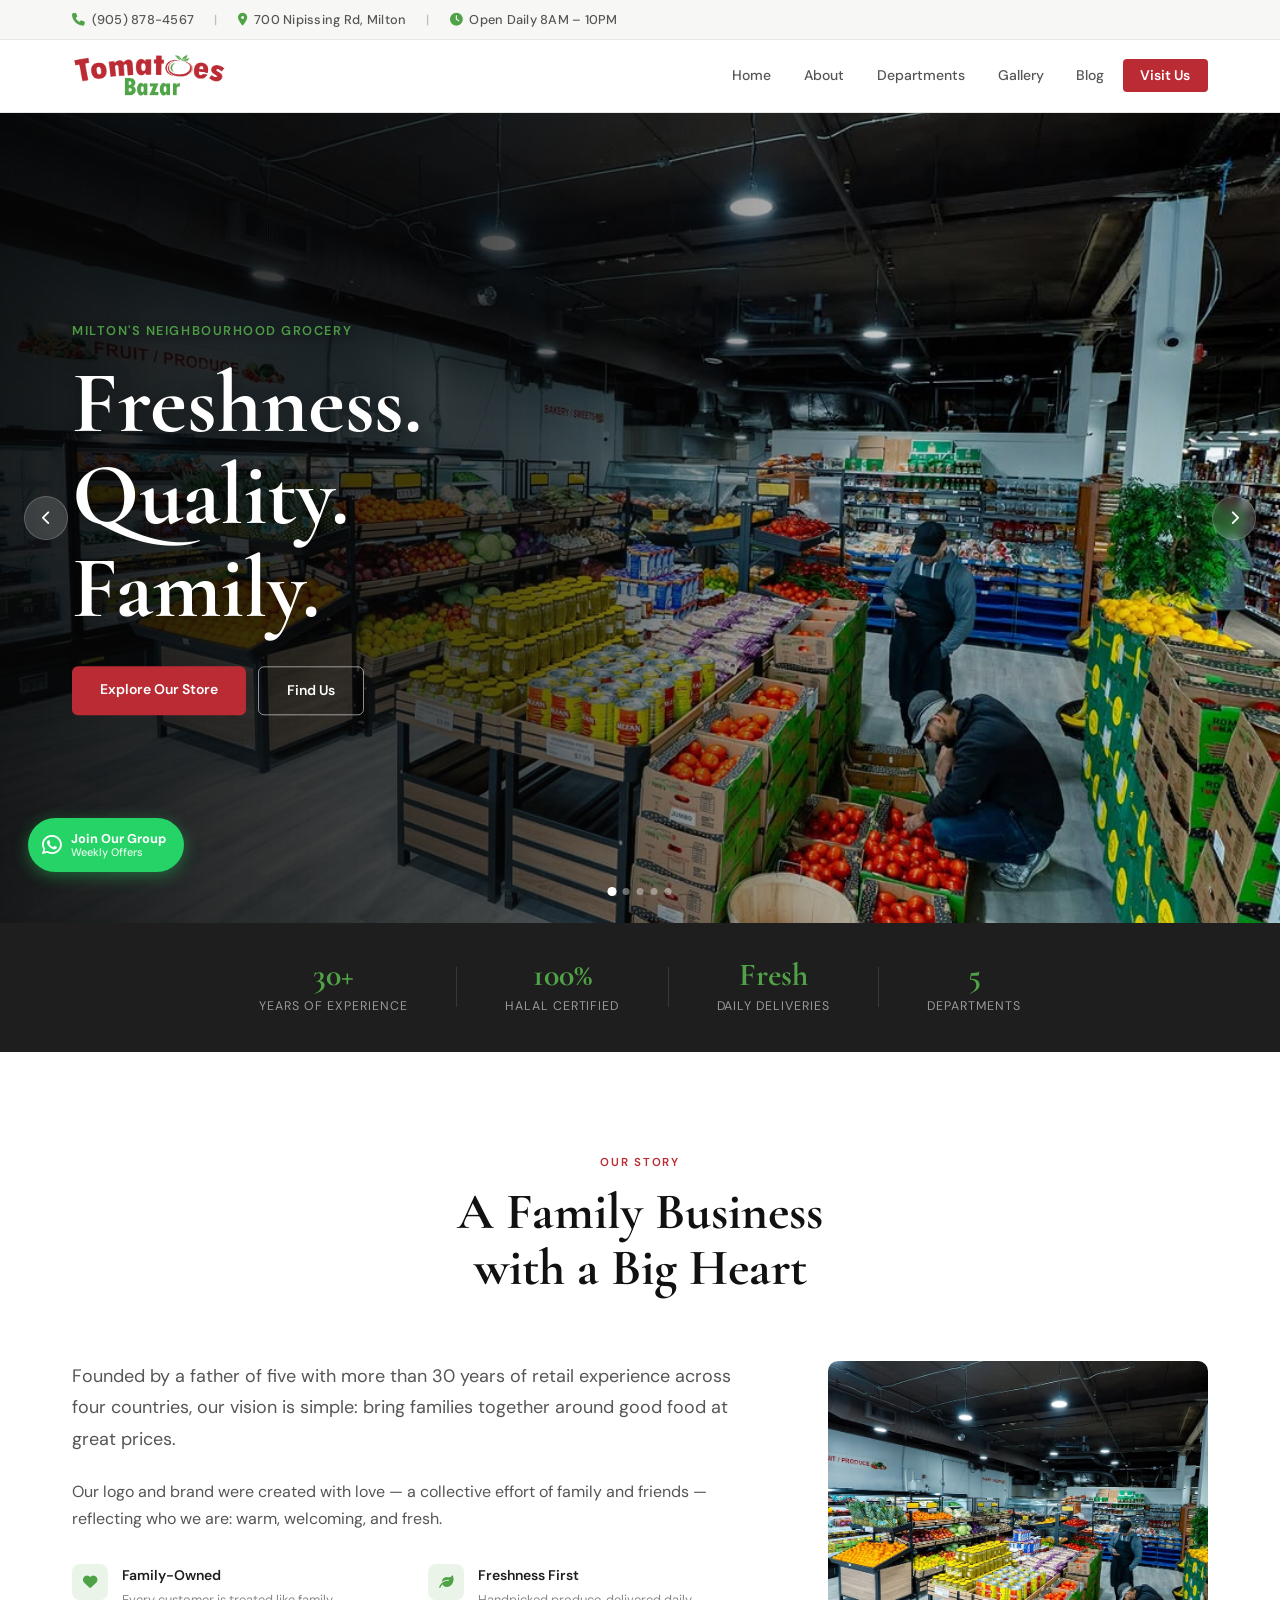
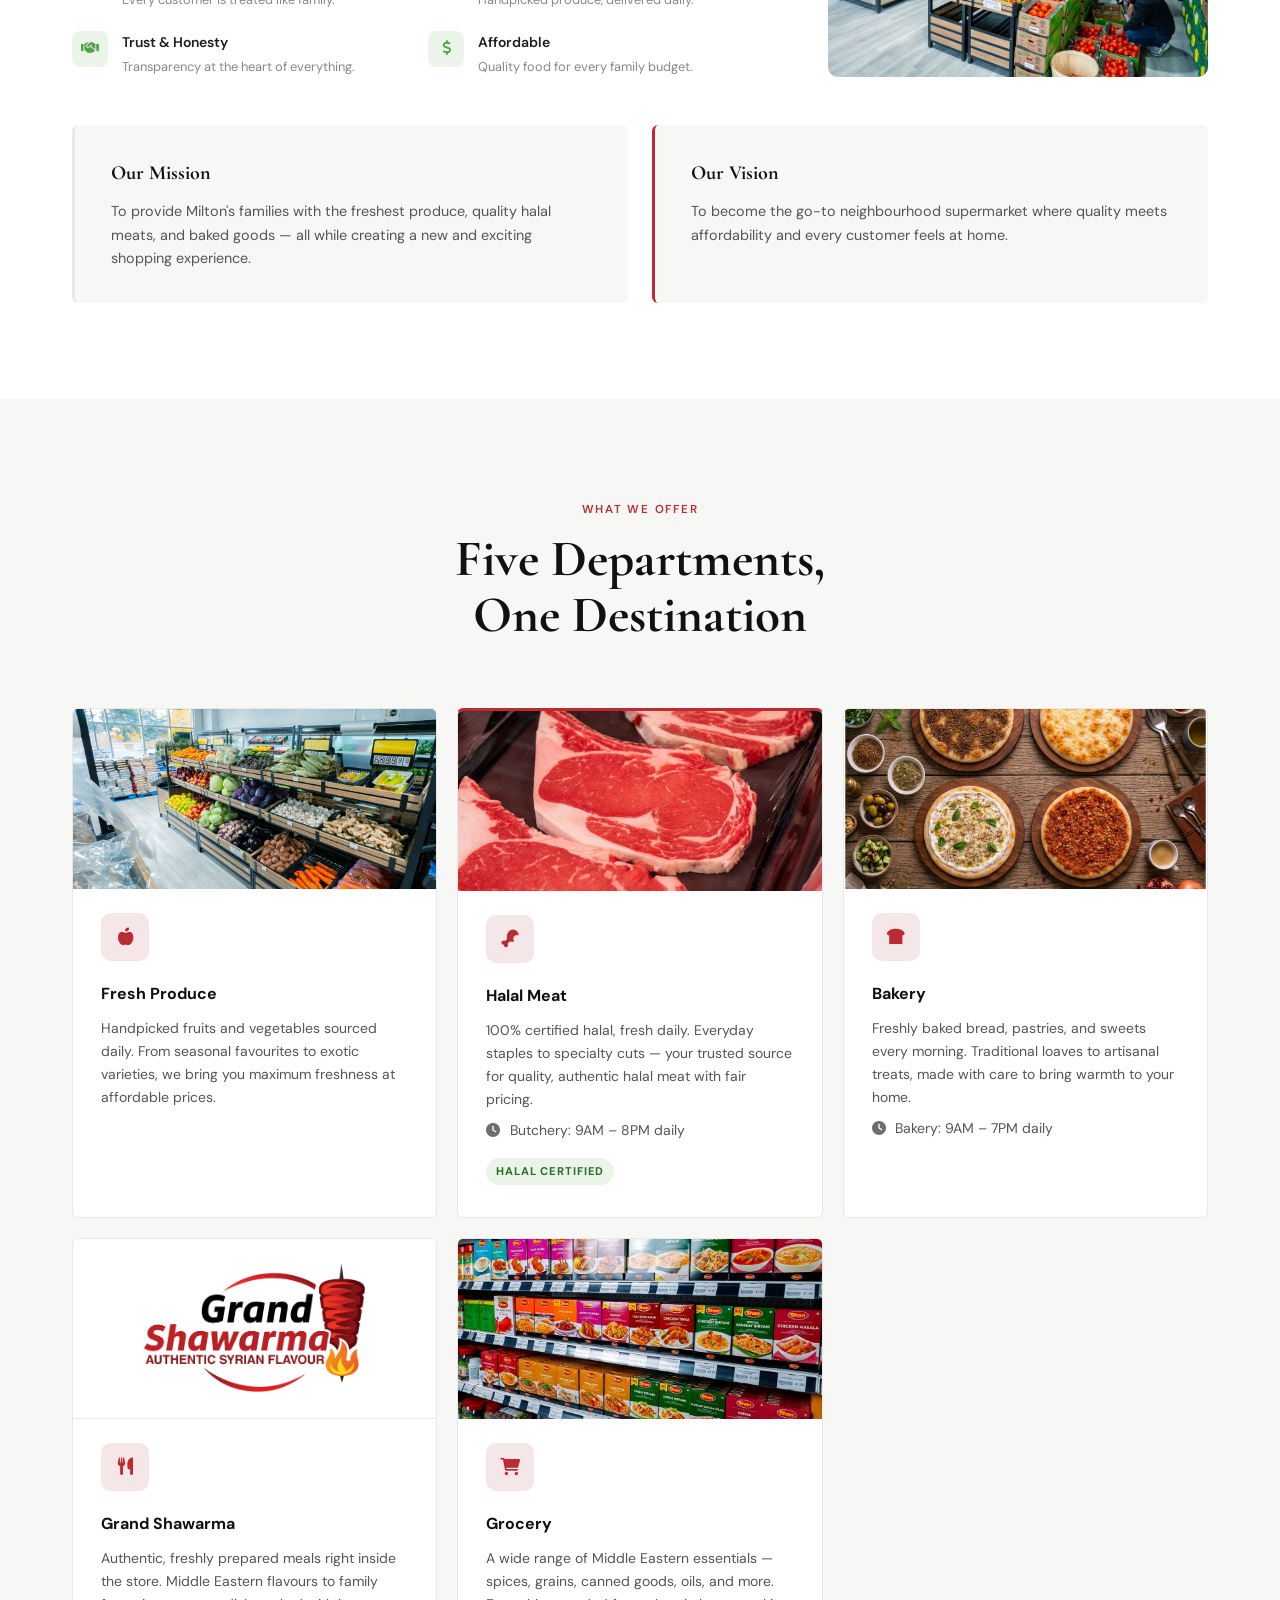
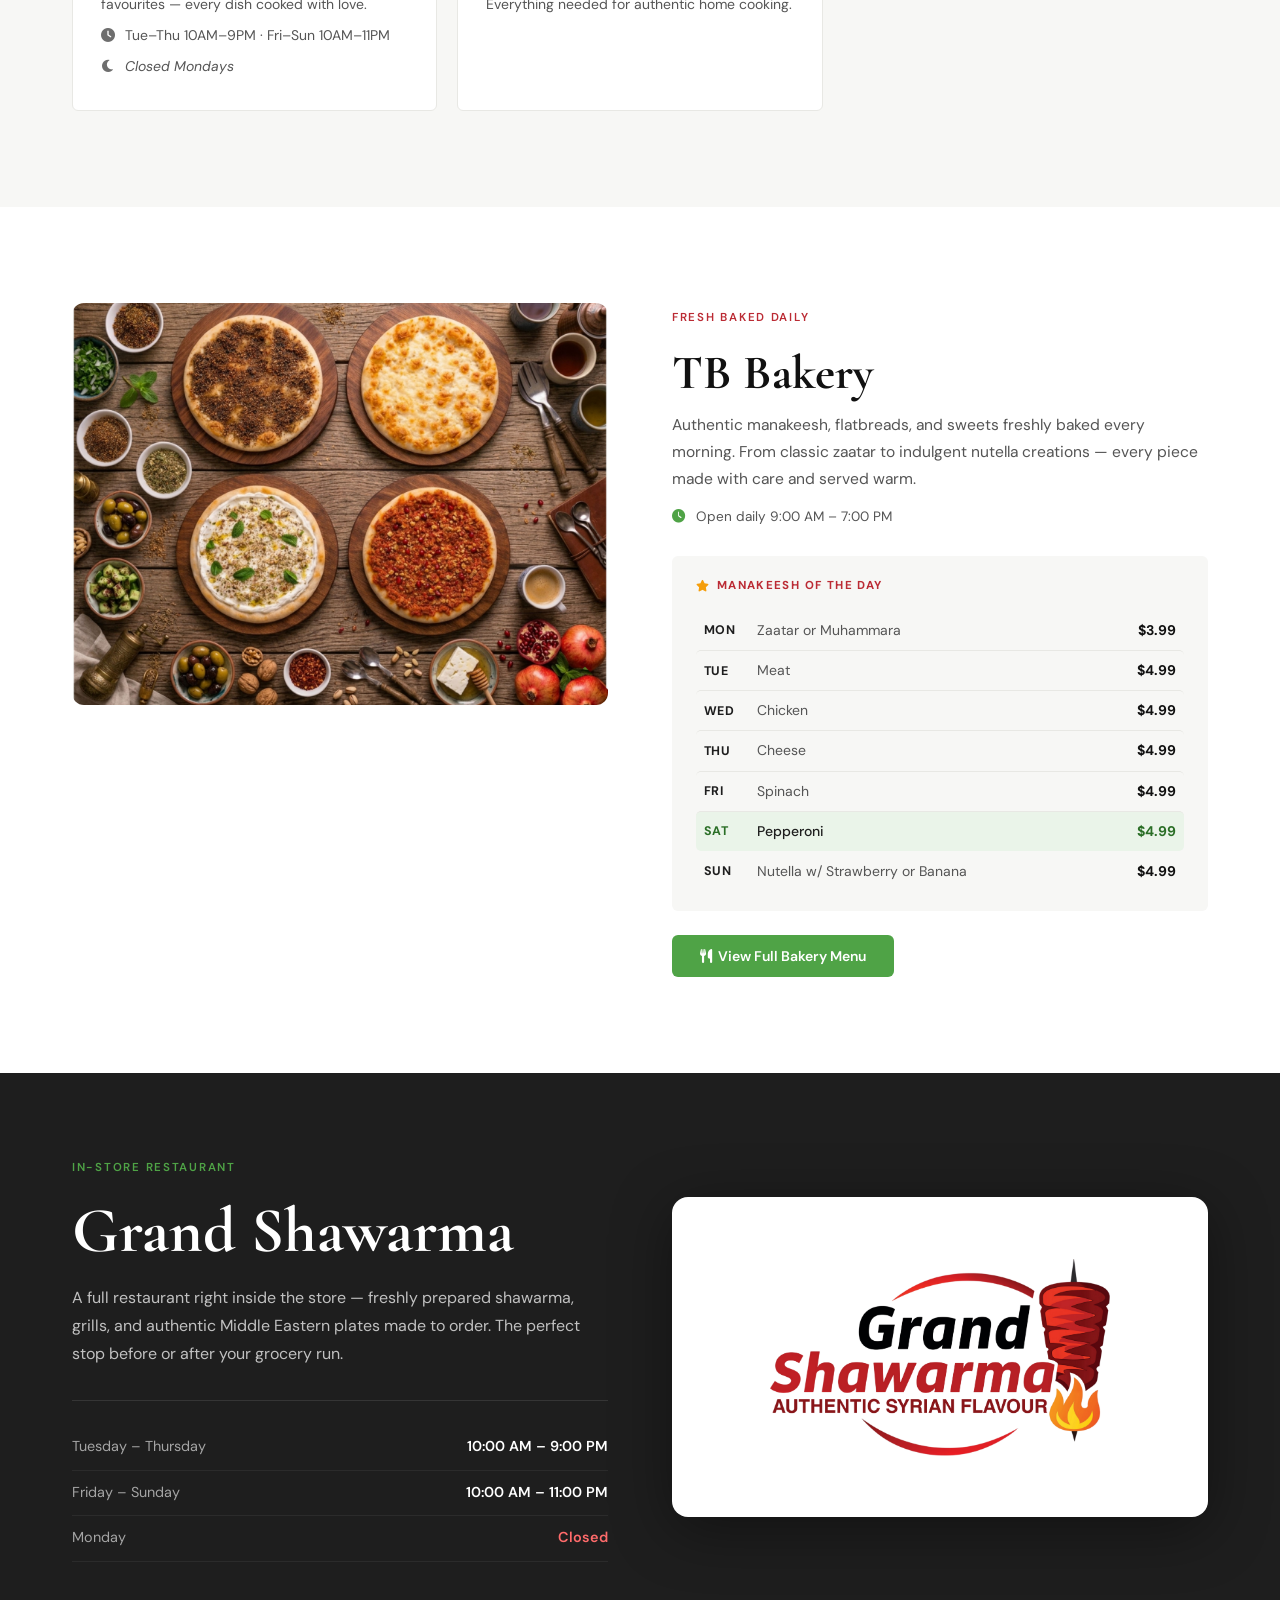
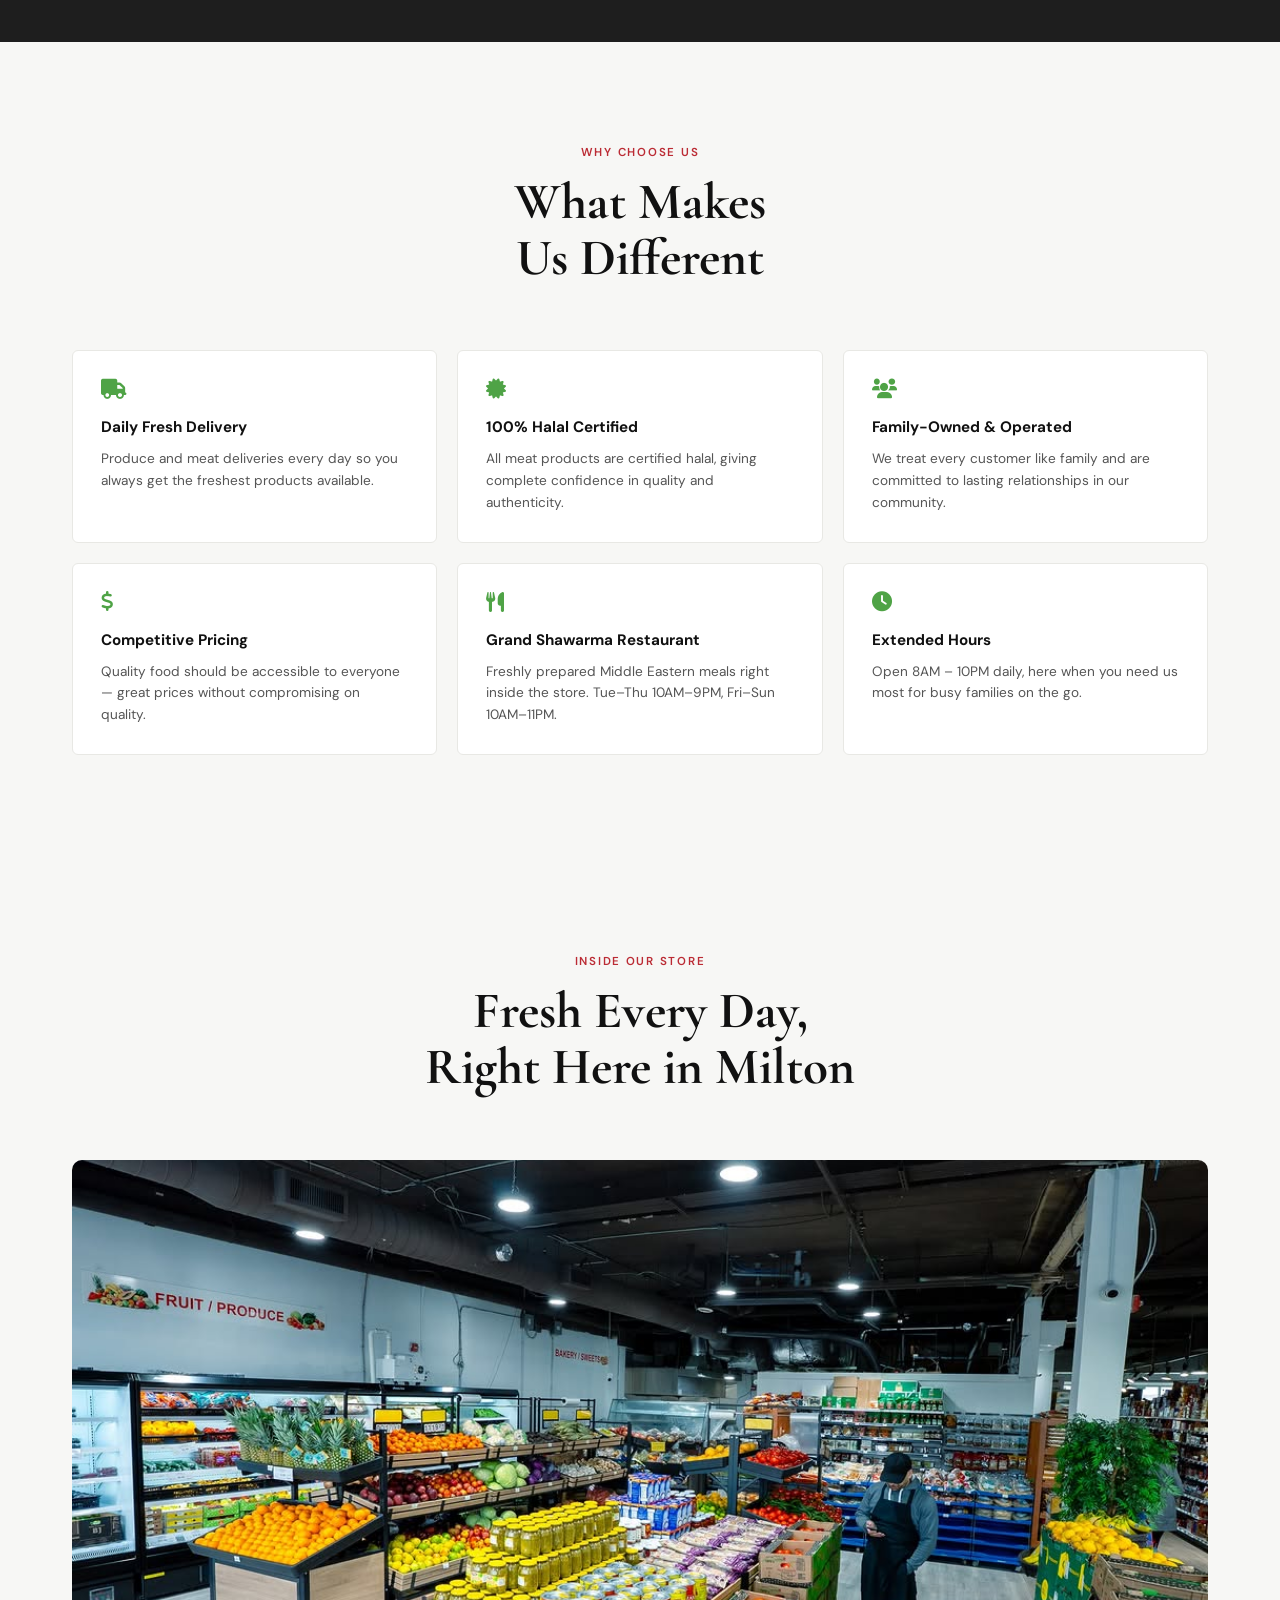
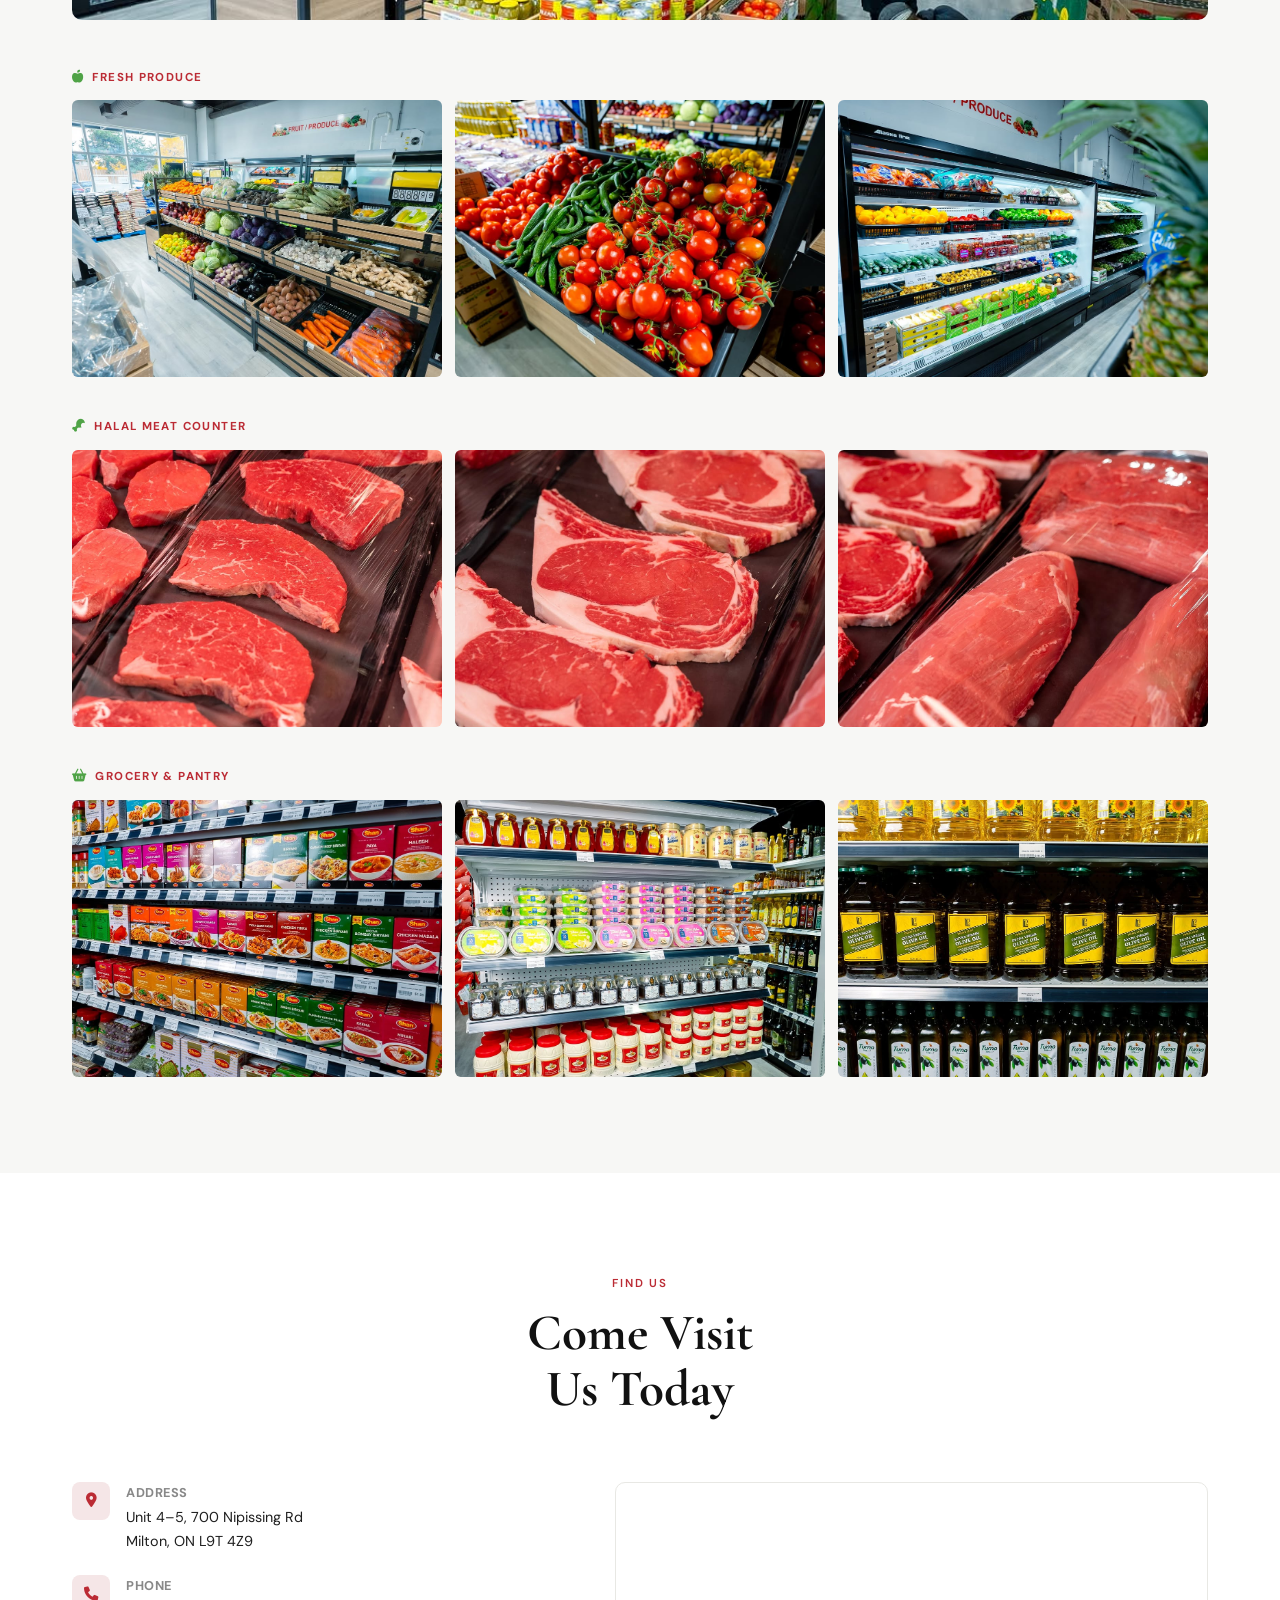
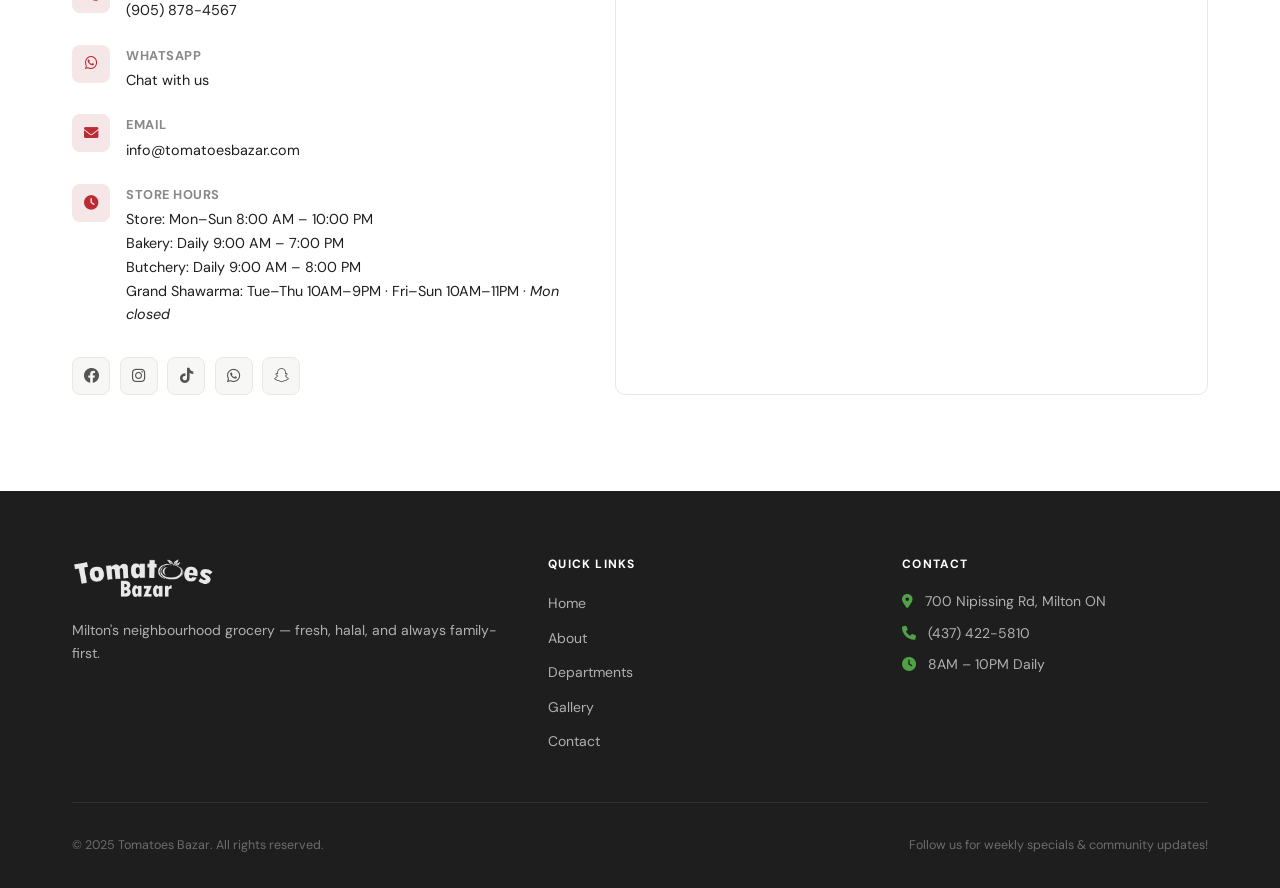
==== commit b0f8af57: "Update WhatsApp group button with two-line label Button now shows 'Join Our Group' (bold) over 'Week" ====
--- a/index.html
+++ b/index.html
@@ -65,9 +65,9 @@
     <!-- Top Bar -->
     <div class="top-bar">
         <div class="top-bar-inner">
-            <span><i class="fas fa-phone"></i>(905) 878-4567</span>
+            <span class="tb-phone"><i class="fas fa-phone"></i>(905) 878-4567</span>
             <span class="top-bar-divider">|</span>
-            <span><i class="fas fa-map-marker-alt"></i>700 Nipissing Rd, Milton</span>
+            <span class="tb-address"><a href="https://maps.google.com/?q=700+Nipissing+Rd,+Milton,+ON+L9T+4Z9" target="_blank" rel="noopener"><i class="fas fa-map-marker-alt"></i>700 Nipissing Rd, Milton</a></span>
             <span class="top-bar-divider">|</span>
             <span><i class="fas fa-clock"></i>Open Daily 8AM – 10PM</span>
         </div>
@@ -547,7 +547,7 @@
     <a href="https://chat.whatsapp.com/LOfc370Q6PoHjvADxJJck9" target="_blank" rel="noopener"
        class="whatsapp-group-float" title="Join our WhatsApp Group">
         <i class="fab fa-whatsapp"></i>
-        <span class="wg-label">Join Group</span>
+        <span class="wg-label"><span class="wg-line1">Join Our Group</span><span class="wg-line2">Weekly Offers</span></span>
     </a>
 
     <!-- Menu Lightbox -->
--- a/styles.css
+++ b/styles.css
@@ -672,20 +672,32 @@
     color: var(--white);
     display: flex;
     align-items: center;
-    gap: 0.5rem;
+    gap: 0.55rem;
     padding: 0 1.1rem 0 0.9rem;
-    font-size: 0.85rem;
-    font-weight: 600;
     white-space: nowrap;
     box-shadow: 0 4px 16px rgba(37,211,102,0.4);
     transition: transform var(--transition), box-shadow var(--transition);
     text-decoration: none;
 }
-.whatsapp-group-float i { font-size: 1.4rem; }
+.whatsapp-group-float i { font-size: 1.4rem; flex-shrink: 0; }
 .whatsapp-group-float:hover {
     transform: scale(1.05);
     box-shadow: 0 6px 24px rgba(37,211,102,0.55);
     color: var(--white);
+}
+.wg-label {
+    display: flex;
+    flex-direction: column;
+    line-height: 1.2;
+}
+.wg-line1 {
+    font-size: 0.8rem;
+    font-weight: 700;
+}
+.wg-line2 {
+    font-size: 0.68rem;
+    font-weight: 500;
+    opacity: 0.88;
 }
 
 /* ── Mobile Sticky Bar ── */
@@ -1135,44 +1147,37 @@
 }
 
 @media (max-width: 768px) {
-    .gallery-grid-3 { grid-template-columns: repeat(2, 1fr); }
-    .blog-grid { grid-template-columns: 1fr; }
-
-    /* Mobile sticky bar */
-    .mobile-sticky-bar { display: flex; }
+
+    /* ── Body / global ── */
     body { padding-bottom: 68px; }
-
-    /* Float buttons above sticky bar */
-    .whatsapp-float { bottom: 5.25rem; right: 1rem; width: 48px; height: 48px; font-size: 1.25rem; }
-    .whatsapp-group-float {
-        bottom: 5.25rem;
-        left: 1rem;
-        height: 48px;
-        width: 48px;
-        padding: 0;
+    .container { padding: 0 1.25rem; }
+
+    /* ── Top bar — compact single row: address + hours only ── */
+    .tb-phone { display: none; }
+    .top-bar-divider { display: none; }
+    .top-bar-inner {
         justify-content: center;
-        border-radius: 50%;
+        gap: 1.5rem;
+        padding: 0.4rem 1.25rem;
+        flex-wrap: nowrap;
     }
-    .whatsapp-group-float .wg-label { display: none; }
-
-    /* Shawarma feature */
-    .shawarma-grid { grid-template-columns: 1fr; gap: 2rem; }
-    .shawarma-logo-display { order: -1; min-height: 200px; padding: 2rem 1.5rem; }
-    .shawarma-logo-display img { max-width: 240px; }
-
-    /* Bakery feature */
-    .bakery-grid { grid-template-columns: 1fr; gap: 2rem; }
-    .bakery-photo { position: static; }
-
-    /* About visual */
-    .about-store-photo { min-height: 220px; }
-    .article-inner { padding: 1.75rem 1.25rem 2.5rem; }
-
-    .top-bar-inner { justify-content: center; }
-    .top-bar-divider { display: none; }
-
-    /* Mobile nav */
-    .mobile-toggle { display: flex; }
+    .top-bar-inner span { font-size: 0.72rem; }
+    .tb-address a { color: inherit; }
+
+    /* ── Nav — centered logo, compact height ── */
+    .nav {
+        position: relative;
+        padding: 0 1.1rem;
+        height: 60px;
+        justify-content: space-between;
+    }
+    .nav-logo {
+        position: absolute;
+        left: 50%;
+        transform: translateX(-50%);
+    }
+    .nav-logo img { height: 40px; }
+    .mobile-toggle { display: flex; z-index: 1; }
     .nav-links {
         position: absolute;
         top: 100%;
@@ -1180,56 +1185,126 @@
         background: var(--white);
         flex-direction: column;
         align-items: flex-start;
-        padding: 1rem 2rem 1.5rem;
+        padding: 0.75rem 1.25rem 1.25rem;
         border-bottom: 1px solid var(--border);
-        box-shadow: 0 8px 24px rgba(0,0,0,0.08);
-        gap: 0.15rem;
+        box-shadow: 0 8px 24px rgba(0,0,0,0.1);
+        gap: 0.1rem;
         display: none;
     }
     .nav-links.open { display: flex; }
-    .nav-links a { width: 100%; padding: 0.65rem 0.5rem; font-size: 1rem; }
-    .nav-links .nav-cta { margin-top: 0.5rem; text-align: center; }
-
-    .hero-split {
-        grid-template-columns: 1fr;
-        gap: 2rem;
+    .nav-links a { width: 100%; padding: 0.7rem 0.5rem; font-size: 0.975rem; border-bottom: 1px solid var(--border); }
+    .nav-links li:last-child a { border-bottom: none; }
+    .nav-links .nav-cta {
+        margin-top: 0.5rem;
+        text-align: center;
+        border: none;
+        border-radius: var(--radius);
+        padding: 0.7rem 1rem;
+    }
+
+    /* ── Hero ── */
+    .hero {
+        height: 100vh;
+        height: 100svh;
+        min-height: 520px;
+    }
+    .hero-overlay {
+        background: linear-gradient(to bottom,
+            rgba(6,6,6,0.50) 0%,
+            rgba(6,6,6,0.72) 30%,
+            rgba(6,6,6,0.72) 65%,
+            rgba(6,6,6,0.55) 100%);
+    }
+    .hero-content {
         padding: 0 1.5rem;
-        transform: translateY(-50%);
+        max-width: 100%;
+        top: 44%;
     }
-    .hero-desc { max-width: 100%; }
-    .hero-video-wrap { max-width: 400px; margin: 0 auto; }
-
-    .hero { height: 100vh; min-height: 600px; }
-
-    .stats-row { gap: 0; }
-    .stat { padding: 0.5rem 1.5rem; }
-    .stat-sep { height: 30px; }
-
-    .section { padding: 4rem 0; }
-    .section-header { margin-bottom: 2.5rem; }
-
+    .hero-eyebrow {
+        font-size: 0.72rem;
+        letter-spacing: 0.07em;
+        margin-bottom: 0.75rem;
+    }
+    .hero-headline {
+        font-size: clamp(2.2rem, 9vw, 3.2rem);
+        margin-bottom: 1.5rem;
+    }
+    .hero-nav { display: none; }
+    .hero-dots { bottom: calc(68px + 1.25rem); }
+
+    /* ── Stats strip ── */
+    .stats-row { gap: 0; flex-wrap: nowrap; }
+    .stat { padding: 0.5rem 0; flex: 1; }
+    .stat strong { font-size: 1.5rem; }
+    .stat span { font-size: 0.68rem; letter-spacing: 0.04em; }
+    .stat-sep { height: 28px; }
+
+    /* ── Sections ── */
+    .section { padding: 3.5rem 0; }
+    .section-header { margin-bottom: 2rem; }
+    .section-header h2 { font-size: clamp(1.9rem, 7vw, 2.6rem); }
+
+    /* ── About ── */
     .about-pillars { grid-template-columns: 1fr; }
     .mv-row { grid-template-columns: 1fr; }
-
+    .about-store-photo { min-height: 220px; }
+
+    /* ── Departments ── */
     .departments-grid { grid-template-columns: 1fr; }
-    .dept-card:nth-child(4) { grid-column: 1; }
-
-    .gallery-row,
-    .gallery-row.reverse { grid-template-columns: 1fr; direction: ltr; gap: 1.5rem; }
-
+    .dept-img { height: 200px; }
+
+    /* ── Bakery feature ── */
+    .bakery-grid { grid-template-columns: 1fr; gap: 2rem; }
+    .bakery-photo { position: static; }
+    .bakery-photo img { aspect-ratio: 16/9; }
+
+    /* ── Shawarma feature ── */
+    .shawarma-feature { padding: 3.5rem 0; }
+    .shawarma-grid { grid-template-columns: 1fr; gap: 2rem; }
+    .shawarma-logo-display { order: -1; min-height: 180px; padding: 1.75rem 1.5rem; }
+    .shawarma-logo-display img { max-width: 220px; }
+
+    /* ── Why Us ── */
     .why-grid { grid-template-columns: 1fr; }
+
+    /* ── Gallery ── */
+    .gallery-grid-3 { grid-template-columns: repeat(2, 1fr); }
+    .gallery-hero-img img { max-height: 240px; }
+
+    /* ── Blog / Articles ── */
+    .blog-grid { grid-template-columns: 1fr; }
+    .article-inner { padding: 1.5rem 1rem 2rem; }
+
+    /* ── Contact ── */
     .contact-grid { grid-template-columns: 1fr; }
     .contact-map { min-height: 260px; }
 
+    /* ── Footer ── */
     .footer-inner { grid-template-columns: 1fr; gap: 2rem; }
     .footer-bottom { flex-direction: column; text-align: center; }
+
+    /* ── Floating group button ── */
+    .whatsapp-group-float {
+        bottom: 5.25rem;
+        left: 1rem;
+        height: 46px;
+        width: 46px;
+        padding: 0;
+        justify-content: center;
+        border-radius: 50%;
+    }
+    .whatsapp-group-float .wg-label { display: none; }
+
+    /* ── Mobile sticky bar ── */
+    .mobile-sticky-bar { display: flex; }
 }
 
 @media (max-width: 480px) {
-    .container { padding: 0 1.25rem; }
-    .hero-actions { flex-direction: column; align-items: flex-start; }
-    .hero-actions .btn { width: 100%; text-align: center; }
-    .stats-strip .stats-row { flex-direction: column; gap: 1rem; }
+    .hero-actions { flex-direction: column; align-items: stretch; }
+    .hero-actions .btn { text-align: center; }
+    .stats-strip .stats-row { flex-wrap: wrap; justify-content: center; gap: 0; }
+    .stat { flex: 0 0 50%; padding: 0.75rem 0; }
     .stat-sep { display: none; }
     .gallery-grid-3 { grid-template-columns: 1fr; }
+    .shawarma-logo-display img { max-width: 180px; }
 }
